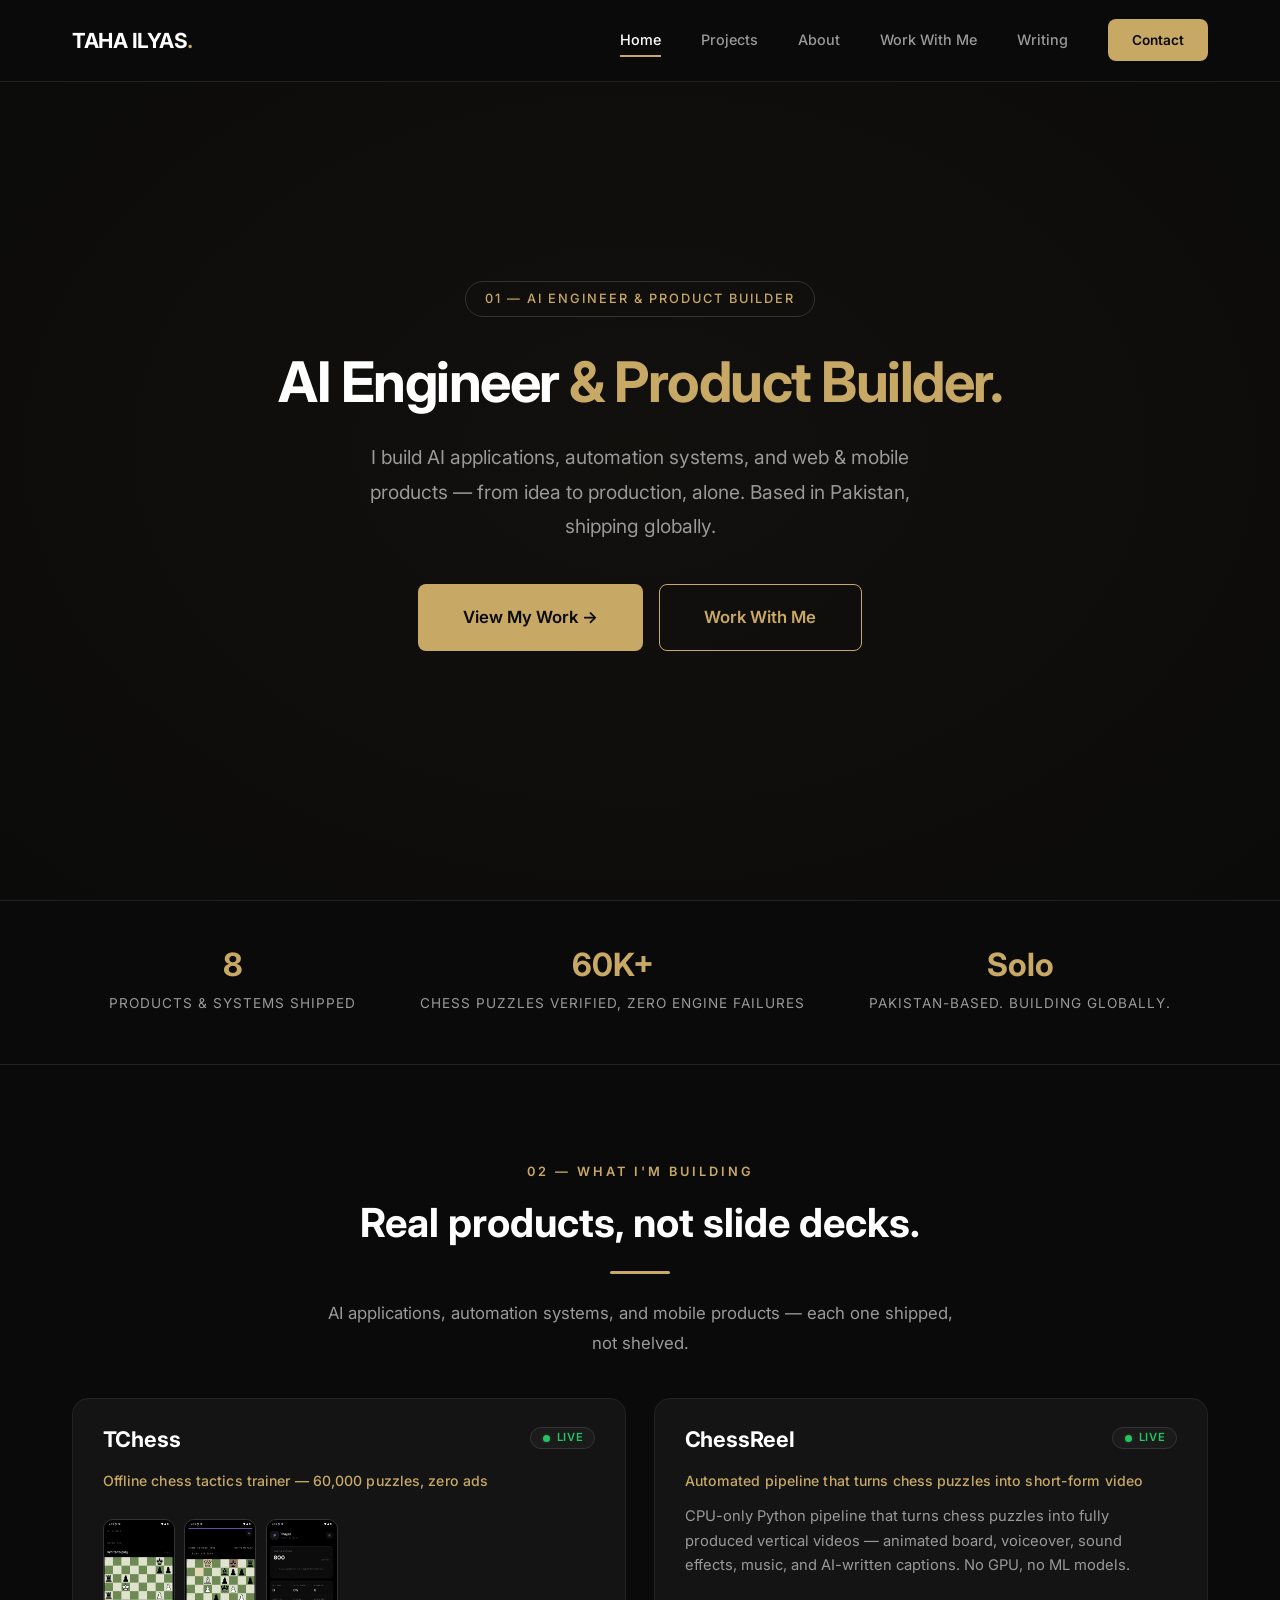
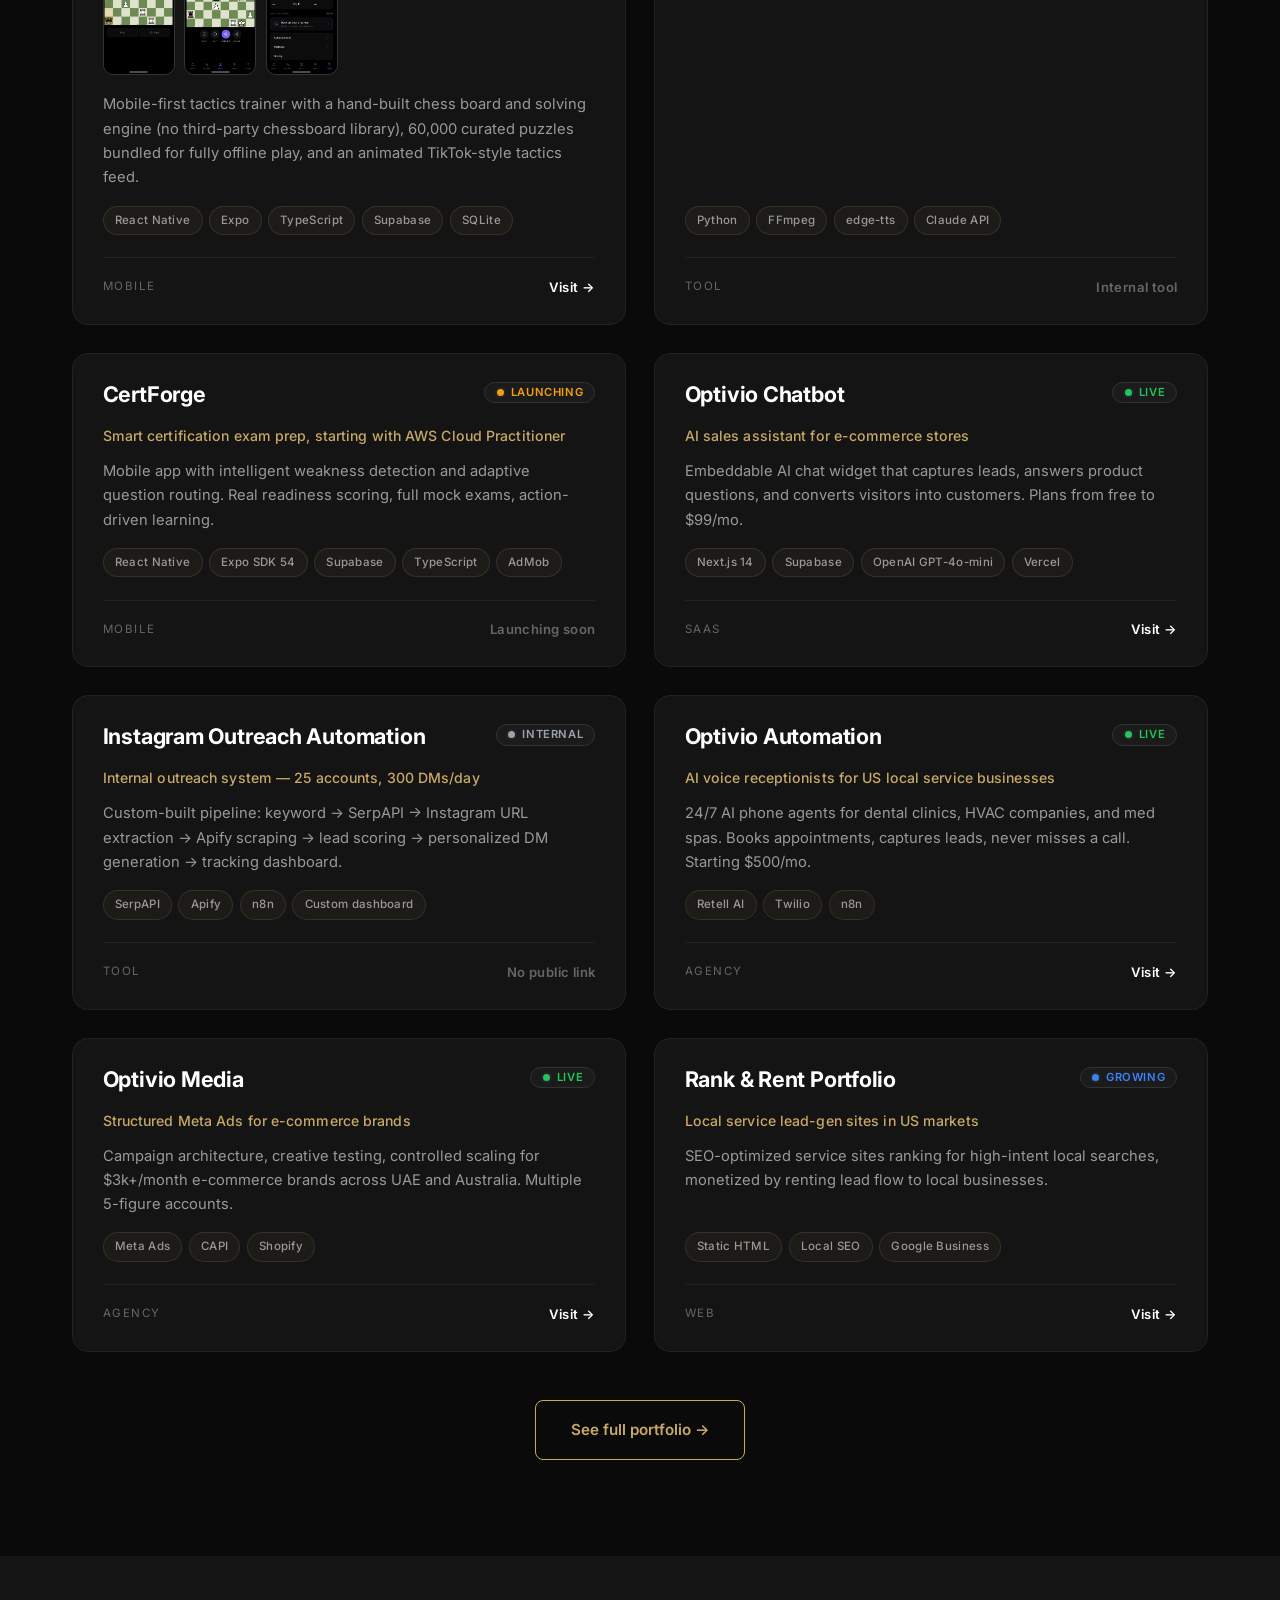
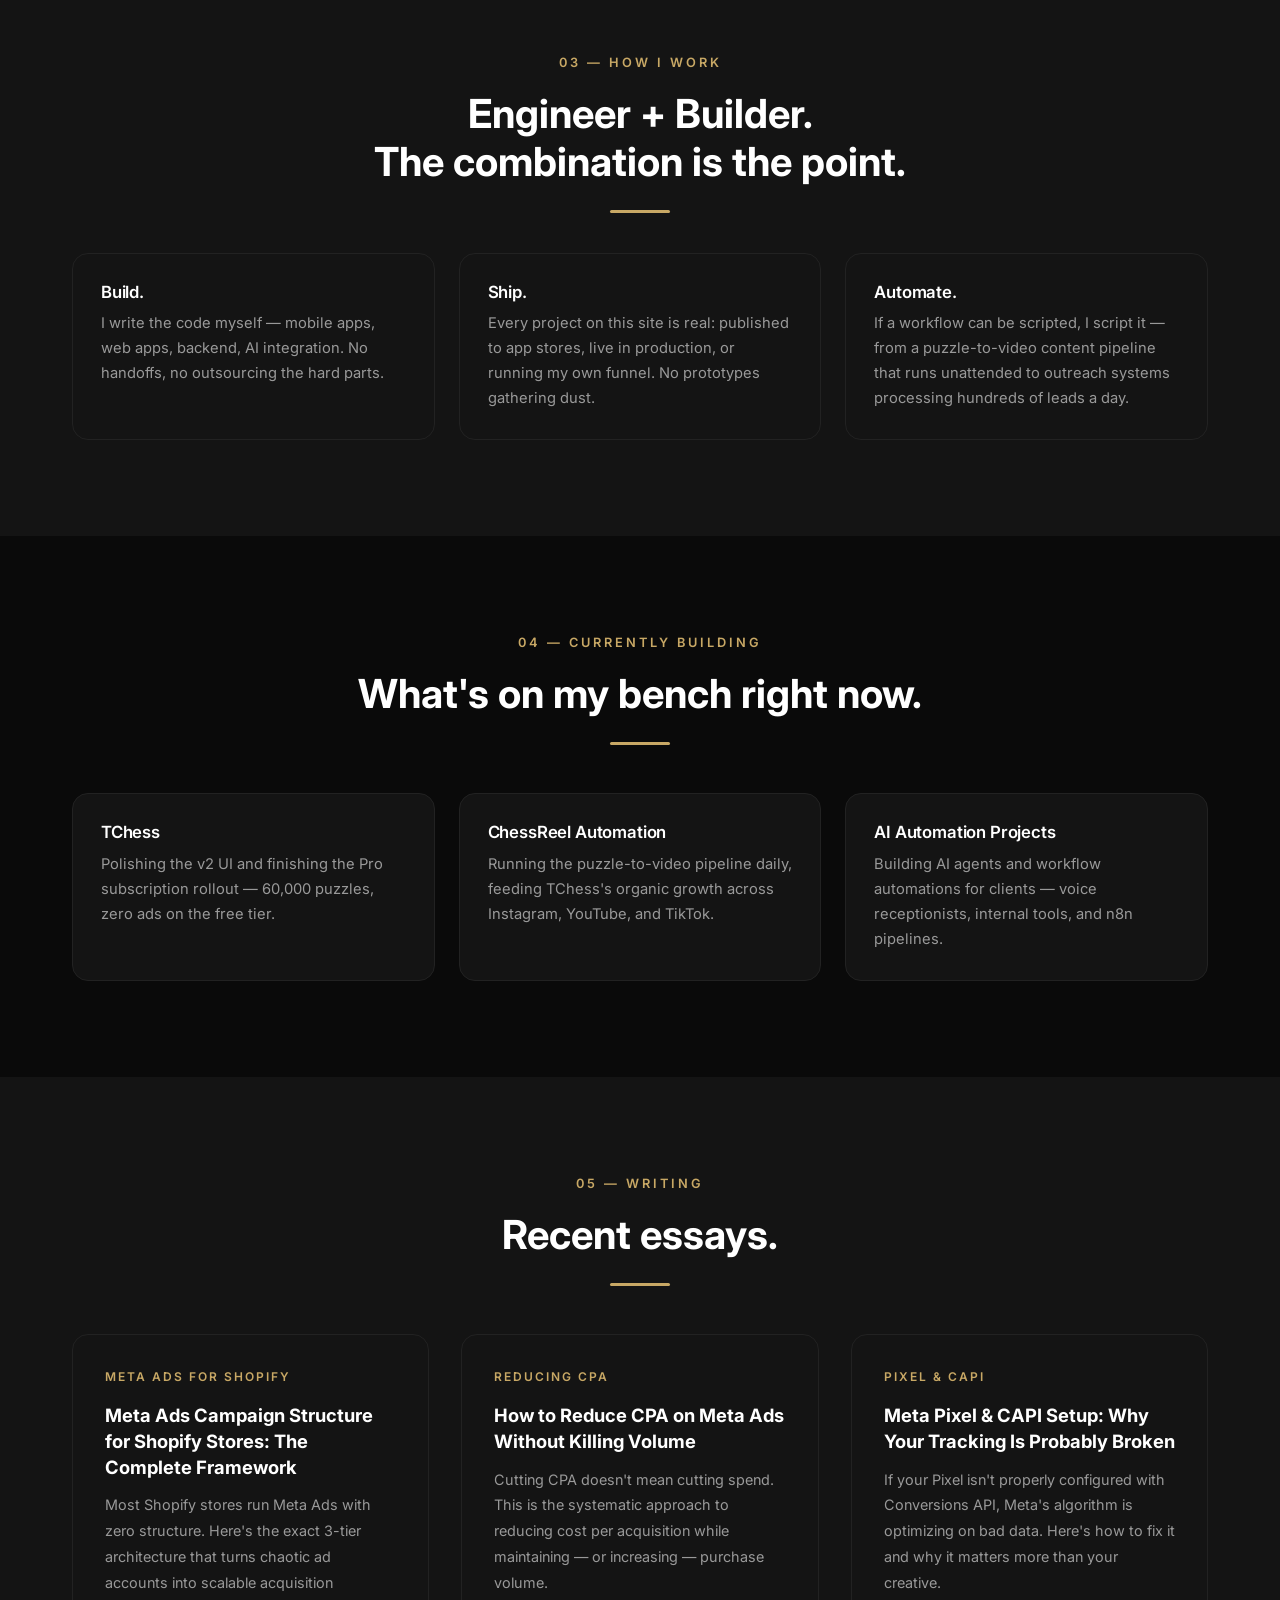
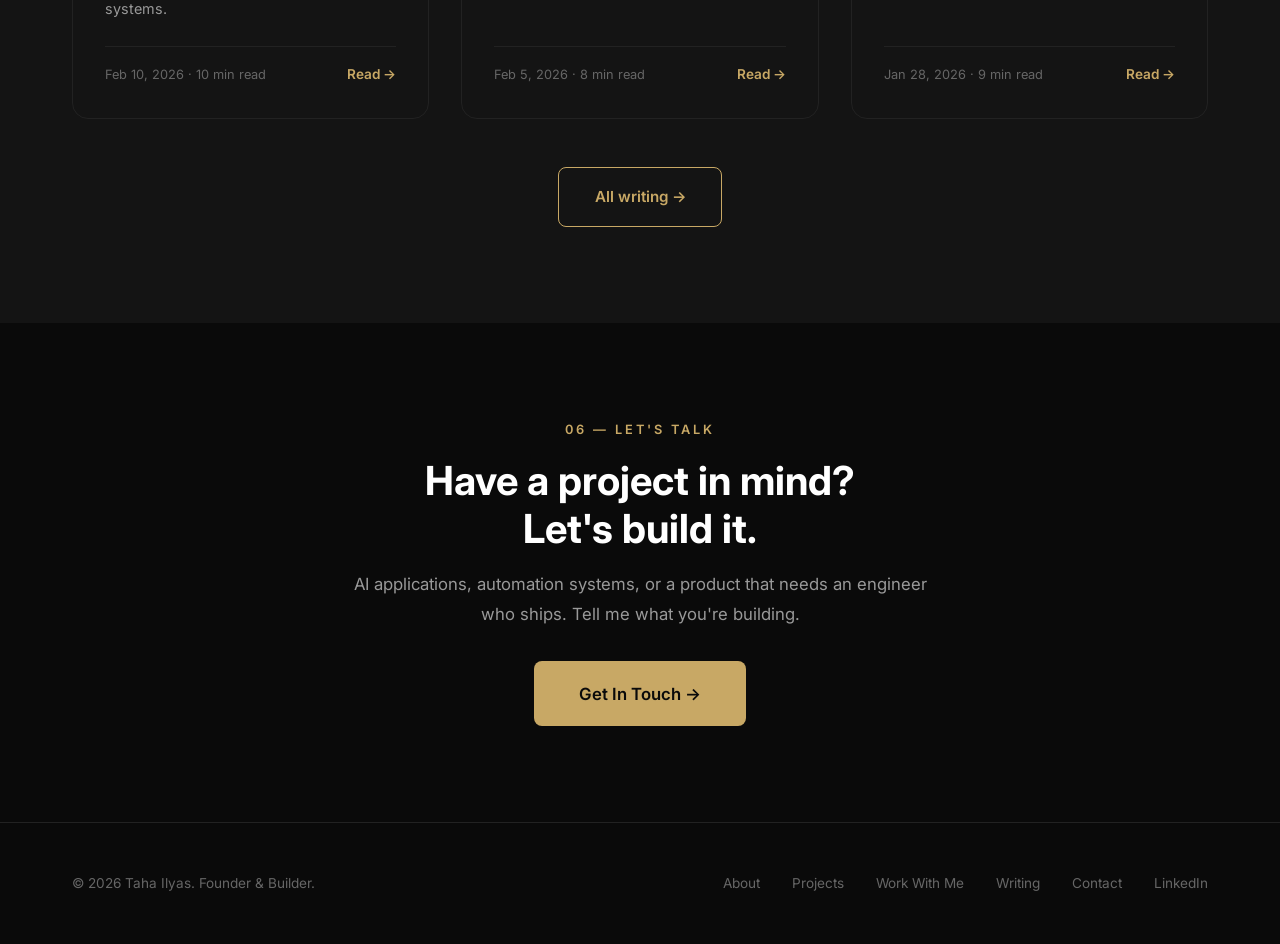
==== index.html @ 12683c3d "Feature all 8 projects on homepage, add real TChess screenshots and live links Homepage now shows th" ====
<!DOCTYPE html>
<html lang="en">
<head>
  <meta charset="UTF-8">
  <meta name="viewport" content="width=device-width, initial-scale=1.0">
  <title>Taha Ilyas — AI Engineer & Product Builder</title>
  <meta name="description" content="AI Engineer and product builder based in Pakistan. I build AI applications, automation systems, and web & mobile products — TChess, CertForge, Optivio Chatbot, and the automation pipelines behind them.">
  <meta name="keywords" content="Taha Ilyas, AI engineer, product builder, React Native developer, AI automation, chatbot developer, mobile app developer Pakistan">
  <meta name="author" content="Taha Ilyas">

  <meta property="og:title" content="Taha Ilyas — AI Engineer & Product Builder">
  <meta property="og:description" content="I build AI applications, automation systems, and web & mobile products. See what's shipped.">
  <meta property="og:type" content="website">
  <meta property="og:url" content="https://tahailyas.com/">
  <meta property="og:image" content="https://tahailyas.com/images/og-image.jpg">

  <meta name="twitter:card" content="summary_large_image">
  <meta name="twitter:title" content="Taha Ilyas — AI Engineer & Product Builder">
  <meta name="twitter:description" content="I build AI applications, automation systems, and web & mobile products.">
  <meta name="twitter:site" content="@tahailyas">

  <link rel="canonical" href="https://tahailyas.com/">
  <link rel="icon" type="image/svg+xml" href="favicon.svg">

  <link rel="preconnect" href="https://fonts.googleapis.com">
  <link rel="preconnect" href="https://fonts.gstatic.com" crossorigin>
  <link href="https://fonts.googleapis.com/css2?family=Inter:wght@400;500;600;700;800&display=swap" rel="stylesheet">
  <link rel="stylesheet" href="css/style.css">

  <!-- WebSite schema -->
  <script type="application/ld+json">
  {
    "@context": "https://schema.org",
    "@type": "WebSite",
    "name": "Taha Ilyas",
    "url": "https://tahailyas.com",
    "potentialAction": {
      "@type": "SearchAction",
      "target": "https://tahailyas.com/search?q={search_term_string}",
      "query-input": "required name=search_term_string"
    }
  }
  </script>

  <!-- Person schema -->
  <script type="application/ld+json">
  {
    "@context": "https://schema.org",
    "@type": "Person",
    "name": "Taha Ilyas",
    "url": "https://tahailyas.com",
    "image": "https://tahailyas.com/images/taha.png",
    "jobTitle": "AI Engineer & Product Builder",
    "description": "AI Engineer and product builder based in Pakistan. Builder of TChess, CertForge, Optivio Chatbot, and the AI automation systems behind them.",
    "worksFor": [
      { "@type": "Organization", "name": "Optivio Automation", "url": "https://optivioautomation.com" },
      { "@type": "Organization", "name": "Optivio Media", "url": "https://optiviomedia.online" }
    ],
    "sameAs": [
      "https://www.linkedin.com/in/tahailyas/",
      "https://www.instagram.com/tahailyasofficial/",
      "https://x.com/tahailyas",
      "https://www.facebook.com/tahailyas",
      "https://www.crunchbase.com/person/taha-ilyas",
      "https://medium.com/@muhammad.taha.ansari8242",
      "https://github.com/realtahailyas/optivio-website"
    ],
    "knowsAbout": [
      "AI Engineering", "React Native", "Next.js", "TypeScript", "AI Automation",
      "Chatbot Development", "Supabase", "PostgreSQL", "n8n", "OpenAI API", "Claude API",
      "Mobile App Development", "Web Development", "Performance Marketing"
    ],
    "nationality": "Pakistani",
    "homeLocation": { "@type": "Place", "name": "Karachi, Pakistan" }
  }
  </script>

  <!-- Projects ItemList (all 8) -->
  <script type="application/ld+json">
  {
    "@context": "https://schema.org",
    "@type": "ItemList",
    "name": "Projects by Taha Ilyas",
    "itemListElement": [
      { "@type": "ListItem", "position": 1, "item": { "@type": "MobileApplication", "name": "TChess", "url": "https://tchess.app", "applicationCategory": "GameApplication", "operatingSystem": "Android, Web", "description": "Offline chess tactics trainer with 60,000 puzzles", "creator": { "@type": "Person", "name": "Taha Ilyas", "url": "https://tahailyas.com" } } },
      { "@type": "ListItem", "position": 2, "item": { "@type": "SoftwareApplication", "name": "ChessReel", "applicationCategory": "MultimediaApplication", "description": "Automated pipeline that turns chess puzzles into short-form video", "creator": { "@type": "Person", "name": "Taha Ilyas", "url": "https://tahailyas.com" } } },
      { "@type": "ListItem", "position": 3, "item": { "@type": "MobileApplication", "name": "CertForge", "applicationCategory": "EducationApplication", "operatingSystem": "Android", "description": "Certification exam prep app, starting with AWS Cloud Practitioner", "creator": { "@type": "Person", "name": "Taha Ilyas", "url": "https://tahailyas.com" } } },
      { "@type": "ListItem", "position": 4, "item": { "@type": "SoftwareApplication", "name": "Instagram Outreach Automation", "applicationCategory": "BusinessApplication", "description": "Internal outreach automation pipeline", "creator": { "@type": "Person", "name": "Taha Ilyas", "url": "https://tahailyas.com" } } },
      { "@type": "ListItem", "position": 5, "item": { "@type": "SoftwareApplication", "name": "Optivio Chatbot", "url": "https://chatbot.tahailyas.com", "applicationCategory": "BusinessApplication", "description": "AI sales assistant for e-commerce stores", "creator": { "@type": "Person", "name": "Taha Ilyas", "url": "https://tahailyas.com" } } },
      { "@type": "ListItem", "position": 6, "item": { "@type": "Organization", "name": "Optivio Automation", "url": "https://optivioautomation.com", "description": "AI voice receptionists for US local service businesses", "founder": { "@type": "Person", "name": "Taha Ilyas", "url": "https://tahailyas.com" } } },
      { "@type": "ListItem", "position": 7, "item": { "@type": "Organization", "name": "Optivio Media", "url": "https://optiviomedia.online", "description": "Meta Ads agency scaling e-commerce brands", "founder": { "@type": "Person", "name": "Taha Ilyas", "url": "https://tahailyas.com" } } },
      { "@type": "ListItem", "position": 8, "item": { "@type": "WebSite", "name": "Rank & Rent Portfolio", "url": "https://cedarrapidswaterdamagepro.com", "description": "Local service lead-gen sites in US markets", "creator": { "@type": "Person", "name": "Taha Ilyas", "url": "https://tahailyas.com" } } }
    ]
  }
  </script>
</head>
<body>

  <!-- Navigation -->
  <nav class="nav">
    <div class="nav__inner">
      <a href="index.html" class="nav__logo">TAHA ILYAS<span>.</span></a>
      <div class="nav__links">
        <a href="index.html" class="active">Home</a>
        <a href="ventures.html">Projects</a>
        <a href="about.html">About</a>
        <a href="work-with-me.html">Work With Me</a>
        <a href="writing.html">Writing</a>
        <a href="contact.html" class="nav__cta">Contact</a>
      </div>
      <button class="nav__burger" aria-label="Toggle menu">
        <span></span><span></span><span></span>
      </button>
    </div>
  </nav>

  <!-- 01 — HERO -->
  <section class="hero">
    <div class="hero__content">
      <span class="hero__label">01 — AI Engineer &amp; Product Builder</span>
      <h1>AI Engineer <span class="accent">&amp; Product Builder.</span></h1>
      <p class="hero__sub">I build AI applications, automation systems, and web &amp; mobile products — from idea to production, alone. Based in Pakistan, shipping globally.</p>
      <div class="btn-group">
        <a href="ventures.html" class="btn btn--primary btn--lg">View My Work →</a>
        <a href="work-with-me.html" class="btn btn--outline btn--lg">Work With Me</a>
      </div>
    </div>
  </section>

  <!-- Stat strip -->
  <section class="proof-strip">
    <div class="container">
      <div class="proof-strip__inner">
        <div class="proof-strip__item fade-in">
          <span class="proof-strip__number">8</span>
          <span class="proof-strip__label">Products &amp; Systems Shipped</span>
        </div>
        <div class="proof-strip__item fade-in">
          <span class="proof-strip__number">60K+</span>
          <span class="proof-strip__label">Chess Puzzles Verified, Zero Engine Failures</span>
        </div>
        <div class="proof-strip__item fade-in">
          <span class="proof-strip__number">Solo</span>
          <span class="proof-strip__label">Pakistan-based. Building globally.</span>
        </div>
      </div>
    </div>
  </section>

  <!-- 02 — WHAT I'M BUILDING -->
  <section class="section">
    <div class="container">
      <div class="text-center fade-in">
        <span class="section-label">02 — What I'm Building</span>
        <h2>Real products, not slide decks.</h2>
        <div class="divider"></div>
        <p class="mt-4" style="max-width: 640px; margin: 1.5rem auto 0; color: var(--text-muted);">AI applications, automation systems, and mobile products — each one shipped, not shelved.</p>
      </div>

      <div class="venture-grid" data-static-ventures>

        <!-- 1. TChess -->
        <article class="venture-card fade-in" data-category="mobile">
          <div class="venture-card__top">
            <h3 class="venture-card__name">TChess</h3>
            <span class="status-badge status-badge--live">Live</span>
          </div>
          <div class="venture-card__tagline">Offline chess tactics trainer — 60,000 puzzles, zero ads</div>
          <div class="venture-card__shots">
            <img src="images/tchess-1.png" alt="TChess puzzle solver screen" loading="lazy" width="72" height="156">
            <img src="images/tchess-2.png" alt="TChess animated tactics feed" loading="lazy" width="72" height="156">
            <img src="images/tchess-3.png" alt="TChess profile and stats screen" loading="lazy" width="72" height="156">
          </div>
          <p class="venture-card__desc">Mobile-first tactics trainer with a hand-built chess board and solving engine (no third-party chessboard library), 60,000 curated puzzles bundled for fully offline play, and an animated TikTok-style tactics feed.</p>
          <div class="stack-list">
            <span class="stack-pill">React Native</span>
            <span class="stack-pill">Expo</span>
            <span class="stack-pill">TypeScript</span>
            <span class="stack-pill">Supabase</span>
            <span class="stack-pill">SQLite</span>
          </div>
          <div class="venture-card__foot">
            <span class="venture-card__category" style="font-size:0.72rem;letter-spacing:1.5px;text-transform:uppercase;color:var(--text-dark);">Mobile</span>
            <a class="venture-card__link" href="https://tchess.app" target="_blank" rel="noopener">Visit →</a>
          </div>
        </article>

        <!-- 2. ChessReel -->
        <article class="venture-card fade-in" data-category="tool">
          <div class="venture-card__top">
            <h3 class="venture-card__name">ChessReel</h3>
            <span class="status-badge status-badge--live">Live</span>
          </div>
          <div class="venture-card__tagline">Automated pipeline that turns chess puzzles into short-form video</div>
          <p class="venture-card__desc">CPU-only Python pipeline that turns chess puzzles into fully produced vertical videos — animated board, voiceover, sound effects, music, and AI-written captions. No GPU, no ML models.</p>
          <div class="stack-list">
            <span class="stack-pill">Python</span>
            <span class="stack-pill">FFmpeg</span>
            <span class="stack-pill">edge-tts</span>
            <span class="stack-pill">Claude API</span>
          </div>
          <div class="venture-card__foot">
            <span class="venture-card__category" style="font-size:0.72rem;letter-spacing:1.5px;text-transform:uppercase;color:var(--text-dark);">Tool</span>
            <span class="venture-card__link venture-card__link--muted">Internal tool</span>
          </div>
        </article>

        <!-- 3. CertForge -->
        <article class="venture-card fade-in" data-category="mobile">
          <div class="venture-card__top">
            <h3 class="venture-card__name">CertForge</h3>
            <span class="status-badge status-badge--launching">Launching</span>
          </div>
          <div class="venture-card__tagline">Smart certification exam prep, starting with AWS Cloud Practitioner</div>
          <p class="venture-card__desc">Mobile app with intelligent weakness detection and adaptive question routing. Real readiness scoring, full mock exams, action-driven learning.</p>
          <div class="stack-list">
            <span class="stack-pill">React Native</span>
            <span class="stack-pill">Expo SDK 54</span>
            <span class="stack-pill">Supabase</span>
            <span class="stack-pill">TypeScript</span>
            <span class="stack-pill">AdMob</span>
          </div>
          <div class="venture-card__foot">
            <span class="venture-card__category" style="font-size:0.72rem;letter-spacing:1.5px;text-transform:uppercase;color:var(--text-dark);">Mobile</span>
            <span class="venture-card__link venture-card__link--muted">Launching soon</span>
          </div>
        </article>

        <!-- 4. Optivio Chatbot -->
        <article class="venture-card fade-in" data-category="saas">
          <div class="venture-card__top">
            <h3 class="venture-card__name">Optivio Chatbot</h3>
            <span class="status-badge status-badge--live">Live</span>
          </div>
          <div class="venture-card__tagline">AI sales assistant for e-commerce stores</div>
          <p class="venture-card__desc">Embeddable AI chat widget that captures leads, answers product questions, and converts visitors into customers. Plans from free to $99/mo.</p>
          <div class="stack-list">
            <span class="stack-pill">Next.js 14</span>
            <span class="stack-pill">Supabase</span>
            <span class="stack-pill">OpenAI GPT-4o-mini</span>
            <span class="stack-pill">Vercel</span>
          </div>
          <div class="venture-card__foot">
            <span class="venture-card__category" style="font-size:0.72rem;letter-spacing:1.5px;text-transform:uppercase;color:var(--text-dark);">SaaS</span>
            <a class="venture-card__link" href="https://chatbot.tahailyas.com" target="_blank" rel="noopener">Visit →</a>
          </div>
        </article>

        <!-- 5. Instagram Outreach Automation -->
        <article class="venture-card fade-in" data-category="tool">
          <div class="venture-card__top">
            <h3 class="venture-card__name">Instagram Outreach Automation</h3>
            <span class="status-badge status-badge--internal">Internal</span>
          </div>
          <div class="venture-card__tagline">Internal outreach system — 25 accounts, 300 DMs/day</div>
          <p class="venture-card__desc">Custom-built pipeline: keyword → SerpAPI → Instagram URL extraction → Apify scraping → lead scoring → personalized DM generation → tracking dashboard.</p>
          <div class="stack-list">
            <span class="stack-pill">SerpAPI</span>
            <span class="stack-pill">Apify</span>
            <span class="stack-pill">n8n</span>
            <span class="stack-pill">Custom dashboard</span>
          </div>
          <div class="venture-card__foot">
            <span class="venture-card__category" style="font-size:0.72rem;letter-spacing:1.5px;text-transform:uppercase;color:var(--text-dark);">Tool</span>
            <span class="venture-card__link venture-card__link--muted">No public link</span>
          </div>
        </article>

        <!-- 6. Optivio Automation -->
        <article class="venture-card fade-in" data-category="agency">
          <div class="venture-card__top">
            <h3 class="venture-card__name">Optivio Automation</h3>
            <span class="status-badge status-badge--live">Live</span>
          </div>
          <div class="venture-card__tagline">AI voice receptionists for US local service businesses</div>
          <p class="venture-card__desc">24/7 AI phone agents for dental clinics, HVAC companies, and med spas. Books appointments, captures leads, never misses a call. Starting $500/mo.</p>
          <div class="stack-list">
            <span class="stack-pill">Retell AI</span>
            <span class="stack-pill">Twilio</span>
            <span class="stack-pill">n8n</span>
          </div>
          <div class="venture-card__foot">
            <span class="venture-card__category" style="font-size:0.72rem;letter-spacing:1.5px;text-transform:uppercase;color:var(--text-dark);">Agency</span>
            <a class="venture-card__link" href="https://optivioautomation.com" target="_blank" rel="noopener">Visit →</a>
          </div>
        </article>

        <!-- 7. Optivio Media -->
        <article class="venture-card fade-in" data-category="agency">
          <div class="venture-card__top">
            <h3 class="venture-card__name">Optivio Media</h3>
            <span class="status-badge status-badge--live">Live</span>
          </div>
          <div class="venture-card__tagline">Structured Meta Ads for e-commerce brands</div>
          <p class="venture-card__desc">Campaign architecture, creative testing, controlled scaling for $3k+/month e-commerce brands across UAE and Australia. Multiple 5-figure accounts.</p>
          <div class="stack-list">
            <span class="stack-pill">Meta Ads</span>
            <span class="stack-pill">CAPI</span>
            <span class="stack-pill">Shopify</span>
          </div>
          <div class="venture-card__foot">
            <span class="venture-card__category" style="font-size:0.72rem;letter-spacing:1.5px;text-transform:uppercase;color:var(--text-dark);">Agency</span>
            <a class="venture-card__link" href="https://optiviomedia.online" target="_blank" rel="noopener">Visit →</a>
          </div>
        </article>

        <!-- 8. Rank & Rent Portfolio -->
        <article class="venture-card fade-in" data-category="web">
          <div class="venture-card__top">
            <h3 class="venture-card__name">Rank &amp; Rent Portfolio</h3>
            <span class="status-badge status-badge--growing">Growing</span>
          </div>
          <div class="venture-card__tagline">Local service lead-gen sites in US markets</div>
          <p class="venture-card__desc">SEO-optimized service sites ranking for high-intent local searches, monetized by renting lead flow to local businesses.</p>
          <div class="stack-list">
            <span class="stack-pill">Static HTML</span>
            <span class="stack-pill">Local SEO</span>
            <span class="stack-pill">Google Business</span>
          </div>
          <div class="venture-card__foot">
            <span class="venture-card__category" style="font-size:0.72rem;letter-spacing:1.5px;text-transform:uppercase;color:var(--text-dark);">Web</span>
            <a class="venture-card__link" href="https://cedarrapidswaterdamagepro.com" target="_blank" rel="noopener">Visit →</a>
          </div>
        </article>

      </div>

      <div class="text-center mt-6 fade-in">
        <a href="ventures.html" class="btn btn--outline">See full portfolio →</a>
      </div>
    </div>
  </section>

  <!-- 03 — HOW I WORK -->
  <section class="section section--alt">
    <div class="container">
      <div class="text-center fade-in">
        <span class="section-label">03 — How I Work</span>
        <h2>Engineer + Builder.<br>The combination is the point.</h2>
        <div class="divider"></div>
      </div>
      <div class="operate-grid">
        <div class="operate-card fade-in">
          <h4>Build.</h4>
          <p>I write the code myself — mobile apps, web apps, backend, AI integration. No handoffs, no outsourcing the hard parts.</p>
        </div>
        <div class="operate-card fade-in">
          <h4>Ship.</h4>
          <p>Every project on this site is real: published to app stores, live in production, or running my own funnel. No prototypes gathering dust.</p>
        </div>
        <div class="operate-card fade-in">
          <h4>Automate.</h4>
          <p>If a workflow can be scripted, I script it — from a puzzle-to-video content pipeline that runs unattended to outreach systems processing hundreds of leads a day.</p>
        </div>
      </div>
    </div>
  </section>

  <!-- 04 — CURRENTLY BUILDING -->
  <section class="section">
    <div class="container">
      <div class="text-center fade-in mb-6">
        <span class="section-label">04 — Currently Building</span>
        <h2>What's on my bench right now.</h2>
        <div class="divider"></div>
      </div>
      <div class="operate-grid">
        <div class="operate-card fade-in">
          <h4>TChess</h4>
          <p>Polishing the v2 UI and finishing the Pro subscription rollout — 60,000 puzzles, zero ads on the free tier.</p>
        </div>
        <div class="operate-card fade-in">
          <h4>ChessReel Automation</h4>
          <p>Running the puzzle-to-video pipeline daily, feeding TChess's organic growth across Instagram, YouTube, and TikTok.</p>
        </div>
        <div class="operate-card fade-in">
          <h4>AI Automation Projects</h4>
          <p>Building AI agents and workflow automations for clients — voice receptionists, internal tools, and n8n pipelines.</p>
        </div>
      </div>
    </div>
  </section>

  <!-- 05 — WRITING -->
  <section class="section section--alt">
    <div class="container">
      <div class="text-center fade-in mb-6">
        <span class="section-label">05 — Writing</span>
        <h2>Recent essays.</h2>
        <div class="divider"></div>
      </div>

      <div class="insights-grid">
        <article class="insight-card fade-in">
          <span class="insight-card__category">Meta Ads for Shopify</span>
          <h3>Meta Ads Campaign Structure for Shopify Stores: The Complete Framework</h3>
          <p>Most Shopify stores run Meta Ads with zero structure. Here's the exact 3-tier architecture that turns chaotic ad accounts into scalable acquisition systems.</p>
          <div class="insight-card__meta">
            <span>Feb 10, 2026 · 10 min read</span>
            <a href="writing/meta-ads-shopify-structure.html" class="insight-card__link">Read →</a>
          </div>
        </article>

        <article class="insight-card fade-in">
          <span class="insight-card__category">Reducing CPA</span>
          <h3>How to Reduce CPA on Meta Ads Without Killing Volume</h3>
          <p>Cutting CPA doesn't mean cutting spend. This is the systematic approach to reducing cost per acquisition while maintaining — or increasing — purchase volume.</p>
          <div class="insight-card__meta">
            <span>Feb 5, 2026 · 8 min read</span>
            <a href="writing/reducing-cpa-meta-ads.html" class="insight-card__link">Read →</a>
          </div>
        </article>

        <article class="insight-card fade-in">
          <span class="insight-card__category">Pixel &amp; CAPI</span>
          <h3>Meta Pixel &amp; CAPI Setup: Why Your Tracking Is Probably Broken</h3>
          <p>If your Pixel isn't properly configured with Conversions API, Meta's algorithm is optimizing on bad data. Here's how to fix it and why it matters more than your creative.</p>
          <div class="insight-card__meta">
            <span>Jan 28, 2026 · 9 min read</span>
            <a href="writing/meta-pixel-capi-setup.html" class="insight-card__link">Read →</a>
          </div>
        </article>
      </div>

      <div class="text-center mt-6 fade-in">
        <a href="writing.html" class="btn btn--outline">All writing →</a>
      </div>
    </div>
  </section>

  <!-- 06 — FINAL CTA -->
  <section class="section cta-section">
    <div class="container">
      <div class="cta-section__inner fade-in">
        <span class="section-label">06 — Let's Talk</span>
        <h2>Have a project in mind?<br>Let's build it.</h2>
        <p>AI applications, automation systems, or a product that needs an engineer who ships. Tell me what you're building.</p>
        <a href="contact.html" class="btn btn--primary btn--lg">Get In Touch →</a>
      </div>
    </div>
  </section>

  <!-- Footer -->
  <footer class="footer">
    <div class="container">
      <div class="footer__inner">
        <div class="footer__left">
          <p>© 2026 Taha Ilyas. Founder & Builder.</p>
        </div>
        <div class="footer__links">
          <a href="about.html">About</a>
          <a href="ventures.html">Projects</a>
          <a href="work-with-me.html">Work With Me</a>
          <a href="writing.html">Writing</a>
          <a href="contact.html">Contact</a>
          <a href="https://www.linkedin.com/in/tahailyas/" target="_blank" rel="noopener">LinkedIn</a>
        </div>
      </div>
    </div>
  </footer>

  <script src="js/main.js"></script>
</body>
</html>
---- css/style.css ----
/* ============================================
   TAHAILYAS.COM — Operator Site Stylesheet
   ============================================ */

/* --- CSS Variables --- */
:root {
  --primary: #0a0a0a;
  --secondary: #141414;
  --accent: #c8a865;
  --accent-hover: #dfc07f;
  --text: #e8e8e8;
  --text-muted: #999;
  --text-dark: #666;
  --white: #ffffff;
  --bg: #0a0a0a;
  --bg-card: #141414;
  --bg-card-hover: #1a1a1a;
  --border: #222;
  --border-light: #333;
  --radius: 8px;
  --radius-lg: 16px;
  --shadow: 0 4px 24px rgba(0, 0, 0, 0.3);
  --shadow-lg: 0 8px 48px rgba(0, 0, 0, 0.4);
  --transition: all 0.3s cubic-bezier(0.4, 0, 0.2, 1);
  --max-width: 1200px;
  --font-main: 'Inter', -apple-system, BlinkMacSystemFont, 'Segoe UI', sans-serif;
  --font-heading: 'Inter', -apple-system, BlinkMacSystemFont, 'Segoe UI', sans-serif;
}

/* --- Reset & Base --- */
*, *::before, *::after {
  margin: 0;
  padding: 0;
  box-sizing: border-box;
}

html {
  scroll-behavior: smooth;
  font-size: 16px;
  overflow-x: hidden;
}

body {
  font-family: var(--font-main);
  background: var(--bg);
  color: var(--text);
  line-height: 1.7;
  -webkit-font-smoothing: antialiased;
  -moz-osx-font-smoothing: grayscale;
  overflow-x: hidden;
  width: 100%;
  min-width: 0;
}

img {
  max-width: 100%;
  height: auto;
  display: block;
}

a {
  color: var(--accent);
  text-decoration: none;
  transition: var(--transition);
}

a:hover {
  color: var(--accent-hover);
}

ul, ol {
  list-style: none;
}

/* --- Typography --- */
h1, h2, h3, h4, h5, h6 {
  font-family: var(--font-heading);
  font-weight: 700;
  line-height: 1.2;
  color: var(--white);
}

h1 { font-size: clamp(2.2rem, 5vw, 3.5rem); }
h2 { font-size: clamp(1.8rem, 4vw, 2.5rem); }
h3 { font-size: clamp(1.3rem, 3vw, 1.6rem); }
h4 { font-size: 1.2rem; }

p {
  color: var(--text-muted);
  font-size: 1.05rem;
  line-height: 1.8;
}

.section-label {
  text-transform: uppercase;
  letter-spacing: 3px;
  font-size: 0.8rem;
  color: var(--accent);
  font-weight: 600;
  margin-bottom: 1rem;
  display: block;
}

/* --- Layout --- */
.container {
  max-width: var(--max-width);
  margin: 0 auto;
  padding: 0 2rem;
  width: 100%;
  min-width: 0;
}

.section {
  padding: 6rem 0;
  overflow: hidden;
}

.section--alt {
  background: var(--secondary);
}

.grid-2 {
  display: grid;
  grid-template-columns: repeat(2, 1fr);
  gap: 3rem;
  align-items: center;
}

.grid-3 {
  display: grid;
  grid-template-columns: repeat(3, 1fr);
  gap: 2rem;
}

.text-center { text-align: center; }

/* --- Navigation --- */
.nav {
  position: fixed;
  top: 0;
  left: 0;
  right: 0;
  width: 100%;
  z-index: 1000;
  background: rgba(10, 10, 10, 0.9);
  backdrop-filter: blur(20px);
  -webkit-backdrop-filter: blur(20px);
  border-bottom: 1px solid var(--border);
  transition: var(--transition);
}

.nav.scrolled {
  background: rgba(10, 10, 10, 0.98);
  box-shadow: 0 2px 20px rgba(0, 0, 0, 0.3);
}

.nav__inner {
  display: flex;
  align-items: center;
  justify-content: space-between;
  padding: 1.2rem 2rem;
  max-width: var(--max-width);
  margin: 0 auto;
}

.nav__logo {
  font-size: 1.3rem;
  font-weight: 700;
  color: var(--white);
  letter-spacing: -0.5px;
}

.nav__logo span {
  color: var(--accent);
}

.nav__links {
  display: flex;
  align-items: center;
  gap: 2.5rem;
}

.nav__links a {
  color: var(--text-muted);
  font-size: 0.9rem;
  font-weight: 500;
  transition: var(--transition);
  position: relative;
}

.nav__links a::after {
  content: '';
  position: absolute;
  bottom: -4px;
  left: 0;
  width: 0;
  height: 2px;
  background: var(--accent);
  transition: var(--transition);
}

.nav__links a:hover,
.nav__links a.active {
  color: var(--white);
}

.nav__links a:hover::after,
.nav__links a.active::after {
  width: 100%;
}

.nav__cta {
  background: var(--accent) !important;
  color: var(--primary) !important;
  padding: 0.6rem 1.5rem;
  border-radius: var(--radius);
  font-weight: 600 !important;
  font-size: 0.85rem !important;
}

.nav__cta::after {
  display: none !important;
}

.nav__cta:hover {
  background: var(--accent-hover) !important;
  transform: translateY(-1px);
}

/* Mobile Menu */
.nav__burger {
  display: none;
  flex-direction: column;
  gap: 5px;
  cursor: pointer;
  padding: 5px;
  background: none;
  border: none;
}

.nav__burger span {
  width: 24px;
  height: 2px;
  background: var(--white);
  transition: var(--transition);
  display: block;
}

.nav__burger.active span:nth-child(1) {
  transform: rotate(45deg) translate(5px, 5px);
}

.nav__burger.active span:nth-child(2) {
  opacity: 0;
}

.nav__burger.active span:nth-child(3) {
  transform: rotate(-45deg) translate(5px, -5px);
}

/* --- Hero Section --- */
.hero {
  min-height: 100vh;
  display: flex;
  align-items: center;
  justify-content: center;
  text-align: center;
  padding: 8rem 2rem 6rem;
  position: relative;
  overflow: hidden;
  width: 100%;
}

.hero::before {
  content: '';
  position: absolute;
  top: -50%;
  left: -50%;
  width: 200%;
  height: 200%;
  background: radial-gradient(ellipse at center, rgba(200, 168, 101, 0.04) 0%, transparent 60%);
  animation: heroGlow 8s ease-in-out infinite;
}

@keyframes heroGlow {
  0%, 100% { opacity: 0.5; transform: scale(1); }
  50% { opacity: 1; transform: scale(1.1); }
}

.hero__content {
  position: relative;
  z-index: 1;
  max-width: 800px;
}

.hero__label {
  display: inline-block;
  padding: 0.4rem 1.2rem;
  border: 1px solid var(--border-light);
  border-radius: 50px;
  font-size: 0.8rem;
  color: var(--accent);
  letter-spacing: 2px;
  text-transform: uppercase;
  margin-bottom: 2rem;
  font-weight: 500;
}

.hero h1 {
  margin-bottom: 1.5rem;
  letter-spacing: -1.5px;
}

.hero h1 .accent {
  color: var(--accent);
}

.hero__sub {
  font-size: 1.2rem;
  color: var(--text-muted);
  margin-bottom: 2.5rem;
  max-width: 600px;
  margin-left: auto;
  margin-right: auto;
  line-height: 1.8;
}

/* --- Buttons --- */
.btn {
  display: inline-flex;
  align-items: center;
  gap: 0.5rem;
  padding: 1rem 2.2rem;
  border-radius: var(--radius);
  font-weight: 600;
  font-size: 0.95rem;
  cursor: pointer;
  transition: var(--transition);
  border: none;
  font-family: var(--font-main);
  text-align: center;
}

.btn--primary {
  background: var(--accent);
  color: var(--primary);
}

.btn--primary:hover {
  background: var(--accent-hover);
  color: var(--primary);
  transform: translateY(-2px);
  box-shadow: 0 8px 30px rgba(200, 168, 101, 0.3);
}

.btn--outline {
  background: transparent;
  color: var(--accent);
  border: 1px solid var(--accent);
}

.btn--outline:hover {
  background: var(--accent);
  color: var(--primary);
  transform: translateY(-2px);
}

.btn--lg {
  padding: 1.15rem 2.8rem;
  font-size: 1.05rem;
}

.btn-group {
  display: flex;
  gap: 1rem;
  flex-wrap: wrap;
  justify-content: center;
}

/* --- Social Proof Strip --- */
.proof-strip {
  padding: 3rem 0;
  border-top: 1px solid var(--border);
  border-bottom: 1px solid var(--border);
  overflow: hidden;
}

.proof-strip__inner {
  display: flex;
  justify-content: center;
  gap: 4rem;
  flex-wrap: wrap;
}

.proof-strip__item {
  text-align: center;
}

.proof-strip__number {
  font-size: 2rem;
  font-weight: 700;
  color: var(--accent);
  display: block;
  line-height: 1;
  margin-bottom: 0.5rem;
}

.proof-strip__label {
  font-size: 0.85rem;
  color: var(--text-muted);
  text-transform: uppercase;
  letter-spacing: 1px;
}

/* --- Positioning Section --- */
.positioning {
  padding: 6rem 0;
}

.positioning__grid {
  display: grid;
  grid-template-columns: 1fr 1fr;
  gap: 3rem;
  margin-top: 3rem;
}

.positioning__card {
  padding: 2.5rem;
  border-radius: var(--radius-lg);
  border: 1px solid var(--border);
  transition: var(--transition);
}

.positioning__card--wrong {
  background: rgba(255, 60, 60, 0.03);
  border-color: rgba(255, 60, 60, 0.15);
}

.positioning__card--right {
  background: rgba(200, 168, 101, 0.05);
  border-color: rgba(200, 168, 101, 0.2);
}

.positioning__card h3 {
  margin-bottom: 1.5rem;
  font-size: 1.3rem;
}

.positioning__card--wrong h3 {
  color: #ff5555;
}

.positioning__card--right h3 {
  color: var(--accent);
}

.positioning__card li {
  padding: 0.6rem 0;
  color: var(--text-muted);
  font-size: 0.95rem;
  display: flex;
  align-items: flex-start;
  gap: 0.75rem;
}

.positioning__card li::before {
  font-size: 0.9rem;
  flex-shrink: 0;
  margin-top: 2px;
}

.positioning__card--wrong li::before {
  content: '✕';
  color: #ff5555;
}

.positioning__card--right li::before {
  content: '✓';
  color: var(--accent);
}

/* --- Pillars Section --- */
.pillars {
  padding: 6rem 0;
}

.pillars__grid {
  display: grid;
  grid-template-columns: repeat(3, 1fr);
  gap: 2rem;
  margin-top: 3rem;
}

.pillar-card {
  background: var(--bg-card);
  border: 1px solid var(--border);
  border-radius: var(--radius-lg);
  padding: 2.5rem;
  transition: var(--transition);
  position: relative;
  overflow: hidden;
}

.pillar-card::before {
  content: '';
  position: absolute;
  top: 0;
  left: 0;
  right: 0;
  height: 3px;
  background: var(--accent);
  transform: scaleX(0);
  transition: var(--transition);
}

.pillar-card:hover {
  border-color: var(--accent);
  transform: translateY(-4px);
  box-shadow: var(--shadow-lg);
}

.pillar-card:hover::before {
  transform: scaleX(1);
}

.pillar-card__number {
  font-size: 3rem;
  font-weight: 800;
  color: rgba(200, 168, 101, 0.15);
  line-height: 1;
  margin-bottom: 1.5rem;
}

.pillar-card h3 {
  margin-bottom: 1rem;
  font-size: 1.3rem;
}

.pillar-card p {
  font-size: 0.95rem;
  line-height: 1.7;
}

/* --- Featured Case Study --- */
.featured-case {
  padding: 6rem 0;
}

.featured-case__card {
  background: var(--bg-card);
  border: 1px solid var(--border);
  border-radius: var(--radius-lg);
  overflow: hidden;
}

.featured-case__inner {
  display: grid;
  grid-template-columns: 1fr 1fr;
  gap: 0;
}

.featured-case__visual {
  background: linear-gradient(135deg, rgba(200, 168, 101, 0.1), rgba(200, 168, 101, 0.03));
  padding: 3rem;
  display: flex;
  flex-direction: column;
  justify-content: center;
  gap: 2rem;
}

.metric-block {
  text-align: center;
}

.metric-block__label {
  font-size: 0.75rem;
  text-transform: uppercase;
  letter-spacing: 2px;
  color: var(--text-muted);
  margin-bottom: 0.5rem;
}

.metric-block__row {
  display: flex;
  align-items: center;
  justify-content: center;
  gap: 1.5rem;
}

.metric-block__value {
  font-size: 2.2rem;
  font-weight: 700;
}

.metric-block__value--old {
  color: #ff5555;
  text-decoration: line-through;
  opacity: 0.6;
}

.metric-block__value--new {
  color: #4ade80;
}

.metric-block__arrow {
  color: var(--accent);
  font-size: 1.5rem;
}

.featured-case__content {
  padding: 3rem;
  display: flex;
  flex-direction: column;
  justify-content: center;
}

.featured-case__content h3 {
  font-size: 1.5rem;
  margin-bottom: 1rem;
}

.featured-case__content p {
  margin-bottom: 1.5rem;
}

.featured-case__stats {
  display: grid;
  grid-template-columns: 1fr 1fr;
  gap: 1rem;
  margin-bottom: 2rem;
}

.stat-item {
  padding: 1rem;
  background: rgba(200, 168, 101, 0.05);
  border-radius: var(--radius);
  border: 1px solid var(--border);
}

.stat-item__value {
  font-size: 1.5rem;
  font-weight: 700;
  color: var(--accent);
}

.stat-item__label {
  font-size: 0.8rem;
  color: var(--text-muted);
  text-transform: uppercase;
  letter-spacing: 1px;
}

/* --- CTA Section --- */
.cta-section {
  padding: 6rem 0;
  text-align: center;
}

.cta-section__inner {
  max-width: 600px;
  margin: 0 auto;
}

.cta-section h2 {
  margin-bottom: 1rem;
}

.cta-section p {
  margin-bottom: 2rem;
}

/* --- About Page --- */
.page-hero {
  padding: 10rem 0 4rem;
  text-align: center;
}

.page-hero h1 {
  margin-bottom: 1rem;
}

.page-hero p {
  max-width: 600px;
  margin: 0 auto;
  font-size: 1.15rem;
}

.about-intro {
  padding: 4rem 0;
}

.about-intro__text {
  max-width: 700px;
  font-size: 1.15rem;
  line-height: 2;
}

/* --- About Taha Strip (Homepage) --- */
.about-taha-strip__inner {
  display: flex;
  align-items: center;
  gap: 2.5rem;
}
.about-taha-strip__photo {
  flex-shrink: 0;
}
.about-taha-strip__photo img {
  width: 120px;
  height: 120px;
  border-radius: 50%;
  object-fit: cover;
  border: 3px solid var(--accent);
  filter: grayscale(20%);
  transition: filter 0.3s ease;
}
.about-taha-strip__photo img:hover {
  filter: grayscale(0%);
}
.about-taha-strip__text h3 {
  font-size: 1.4rem;
  margin-bottom: 0.5rem;
  color: var(--white);
}
.about-taha-strip__text p {
  font-size: 0.95rem;
  color: var(--text-muted);
  line-height: 1.7;
  margin-bottom: 1.2rem;
  max-width: 600px;
}

/* --- About Hero (About Page) --- */
.about-hero {
  display: flex;
  gap: 3.5rem;
  align-items: flex-start;
}
.about-hero__photo {
  flex-shrink: 0;
}
.about-hero__photo img {
  width: 280px;
  height: 280px;
  border-radius: var(--radius-lg);
  object-fit: cover;
  border: 3px solid var(--accent);
  filter: grayscale(20%);
  transition: filter 0.3s ease;
}
.about-hero__photo img:hover {
  filter: grayscale(0%);
}
.about-hero__bio h2 {
  font-size: 2rem;
  margin-bottom: 0.2rem;
  color: var(--white);
}
.about-hero__role {
  font-size: 0.85rem;
  text-transform: uppercase;
  letter-spacing: 3px;
  color: var(--accent);
  font-weight: 600;
  margin-bottom: 1.5rem;
}
.about-hero__details {
  display: grid;
  grid-template-columns: 1fr 1fr;
  gap: 1.5rem;
}
.about-hero__detail strong {
  display: block;
  font-size: 0.78rem;
  text-transform: uppercase;
  letter-spacing: 2px;
  color: var(--accent);
  margin-bottom: 0.4rem;
}
.about-hero__detail p {
  font-size: 0.9rem;
  color: var(--text-muted);
  line-height: 1.65;
}

.chess-section {
  padding: 4rem 0;
}

.chess-grid {
  display: grid;
  grid-template-columns: repeat(3, 1fr);
  gap: 2rem;
  margin-top: 2rem;
}

.chess-card {
  background: var(--bg-card);
  border: 1px solid var(--border);
  border-radius: var(--radius-lg);
  padding: 2rem;
  text-align: center;
  transition: var(--transition);
}

.chess-card:hover {
  border-color: var(--accent);
  transform: translateY(-3px);
}

.chess-card__icon {
  font-size: 2.5rem;
  margin-bottom: 1rem;
}

.chess-card h4 {
  margin-bottom: 0.75rem;
}

.philosophy-section {
  padding: 4rem 0;
}

.philosophy-grid {
  display: grid;
  grid-template-columns: 1fr 1fr;
  gap: 2.5rem;
  margin-top: 2rem;
}

.philosophy-card {
  background: var(--bg-card);
  border: 1px solid var(--border);
  border-radius: var(--radius-lg);
  padding: 2.5rem;
}

.philosophy-card h4 {
  color: var(--accent);
  margin-bottom: 1rem;
  font-size: 1.15rem;
}

.philosophy-card p {
  font-size: 0.95rem;
}

/* --- Case Studies Page --- */
.case-study-card {
  background: var(--bg-card);
  border: 1px solid var(--border);
  border-radius: var(--radius-lg);
  overflow: hidden;
  margin-bottom: 3rem;
  transition: var(--transition);
}

.case-study-card:hover {
  border-color: rgba(200, 168, 101, 0.3);
  box-shadow: var(--shadow-lg);
}

.case-study-card__header {
  padding: 2.5rem;
  border-bottom: 1px solid var(--border);
  display: flex;
  justify-content: space-between;
  align-items: center;
  flex-wrap: wrap;
  gap: 1rem;
}

.case-study-card__tag {
  display: inline-block;
  padding: 0.3rem 1rem;
  background: rgba(200, 168, 101, 0.1);
  border: 1px solid rgba(200, 168, 101, 0.2);
  border-radius: 50px;
  font-size: 0.8rem;
  color: var(--accent);
  font-weight: 500;
}

.case-study-card__body {
  padding: 2.5rem;
}

.case-study-card__grid {
  display: grid;
  grid-template-columns: 1fr 1fr;
  gap: 2rem;
  margin-bottom: 2rem;
}

.case-study-card__section h4 {
  color: var(--accent);
  font-size: 0.85rem;
  text-transform: uppercase;
  letter-spacing: 2px;
  margin-bottom: 0.75rem;
}

.case-study-card__section p {
  font-size: 0.95rem;
}

.case-study-card__metrics {
  display: grid;
  grid-template-columns: repeat(4, 1fr);
  gap: 1rem;
  padding: 2rem 2.5rem;
  border-top: 1px solid var(--border);
  background: rgba(200, 168, 101, 0.02);
}

.case-metric {
  text-align: center;
}

.case-metric__value {
  font-size: 1.8rem;
  font-weight: 700;
  color: var(--accent);
  display: block;
}

.case-metric__label {
  font-size: 0.75rem;
  color: var(--text-muted);
  text-transform: uppercase;
  letter-spacing: 1px;
}

/* --- Proof Page --- */
.proof-grid {
  display: grid;
  grid-template-columns: repeat(2, 1fr);
  gap: 2rem;
  margin-top: 2rem;
}

.proof-card {
  background: var(--bg-card);
  border: 1px solid var(--border);
  border-radius: var(--radius-lg);
  overflow: hidden;
  transition: var(--transition);
}

.proof-card:hover {
  border-color: rgba(200, 168, 101, 0.3);
  transform: translateY(-3px);
}

.proof-card__image {
  width: 100%;
  height: 250px;
  background: linear-gradient(135deg, #1a1a1a, #222);
  display: flex;
  align-items: center;
  justify-content: center;
  color: var(--text-dark);
  font-size: 0.9rem;
  position: relative;
  overflow: hidden;
}

.proof-card__image::after {
  content: '';
  position: absolute;
  inset: 0;
  background: repeating-linear-gradient(
    0deg,
    transparent,
    transparent 2px,
    rgba(200, 168, 101, 0.03) 2px,
    rgba(200, 168, 101, 0.03) 4px
  );
}

.proof-card__body {
  padding: 1.5rem;
}

.proof-card__body h4 {
  margin-bottom: 0.5rem;
  font-size: 1rem;
}

.proof-card__body p {
  font-size: 0.85rem;
}

.proof-card__badge {
  display: inline-block;
  padding: 0.2rem 0.8rem;
  background: rgba(74, 222, 128, 0.1);
  border: 1px solid rgba(74, 222, 128, 0.2);
  border-radius: 50px;
  font-size: 0.75rem;
  color: #4ade80;
  margin-top: 0.75rem;
}

/* --- Insights Page --- */
.insights-grid {
  display: grid;
  grid-template-columns: repeat(3, 1fr);
  gap: 2rem;
  margin-top: 2rem;
}

.insight-card {
  background: var(--bg-card);
  border: 1px solid var(--border);
  border-radius: var(--radius-lg);
  padding: 2rem;
  transition: var(--transition);
  display: flex;
  flex-direction: column;
}

.insight-card:hover {
  border-color: rgba(200, 168, 101, 0.3);
  transform: translateY(-3px);
  box-shadow: var(--shadow);
}

.insight-card__category {
  font-size: 0.75rem;
  text-transform: uppercase;
  letter-spacing: 2px;
  color: var(--accent);
  font-weight: 600;
  margin-bottom: 1rem;
}

.insight-card h3 {
  font-size: 1.15rem;
  margin-bottom: 0.75rem;
  line-height: 1.4;
}

.insight-card p {
  font-size: 0.9rem;
  flex: 1;
  margin-bottom: 1.5rem;
}

.insight-card__meta {
  display: flex;
  justify-content: space-between;
  align-items: center;
  font-size: 0.8rem;
  color: var(--text-dark);
  padding-top: 1rem;
  border-top: 1px solid var(--border);
}

.insight-card__link {
  font-weight: 600;
  font-size: 0.85rem;
}

/* --- Contact Page --- */
.contact-section {
  padding: 4rem 0;
}

.contact-grid {
  display: grid;
  grid-template-columns: 1fr 1.5fr;
  gap: 4rem;
  align-items: start;
}

.contact-info {
  padding: 2.5rem;
  background: var(--bg-card);
  border: 1px solid var(--border);
  border-radius: var(--radius-lg);
}

.contact-info h3 {
  font-size: 1.3rem;
  margin-bottom: 1.5rem;
}

.contact-info__item {
  display: flex;
  align-items: flex-start;
  gap: 1rem;
  margin-bottom: 1.5rem;
}

.contact-info__icon {
  width: 40px;
  height: 40px;
  background: rgba(200, 168, 101, 0.1);
  border: 1px solid rgba(200, 168, 101, 0.2);
  border-radius: var(--radius);
  display: flex;
  align-items: center;
  justify-content: center;
  color: var(--accent);
  flex-shrink: 0;
  font-size: 1.1rem;
}

.contact-info__text h4 {
  font-size: 0.95rem;
  margin-bottom: 0.25rem;
}

.contact-info__text p {
  font-size: 0.85rem;
}

.contact-rules {
  margin-top: 2rem;
  padding-top: 1.5rem;
  border-top: 1px solid var(--border);
}

.contact-rules h4 {
  color: var(--accent);
  font-size: 0.85rem;
  text-transform: uppercase;
  letter-spacing: 2px;
  margin-bottom: 1rem;
}

.contact-rules li {
  padding: 0.4rem 0;
  color: var(--text-muted);
  font-size: 0.9rem;
  display: flex;
  align-items: center;
  gap: 0.5rem;
}

.contact-rules li::before {
  content: '—';
  color: var(--accent);
}

.contact-embed {
  background: var(--bg-card);
  border: 1px solid var(--border);
  border-radius: var(--radius-lg);
  min-height: 650px;
  display: flex;
  align-items: center;
  justify-content: center;
  color: var(--text-dark);
  font-size: 0.9rem;
  overflow: hidden;
}

.contact-embed iframe {
  width: 100%;
  height: 700px;
  border: none;
}

/* --- Footer --- */
.footer {
  padding: 3rem 0;
  border-top: 1px solid var(--border);
  background: var(--primary);
  overflow: hidden;
}

.footer__inner {
  display: flex;
  justify-content: space-between;
  align-items: center;
  flex-wrap: wrap;
  gap: 1.5rem;
}

.footer__left p {
  font-size: 0.85rem;
  color: var(--text-dark);
}

.footer__links {
  display: flex;
  gap: 2rem;
}

.footer__links a {
  color: var(--text-dark);
  font-size: 0.85rem;
  transition: var(--transition);
}

.footer__links a:hover {
  color: var(--accent);
}

/* --- Animations --- */
.fade-in {
  opacity: 0;
  transform: translateY(30px);
  transition: opacity 0.8s ease, transform 0.8s ease;
}

.fade-in.visible {
  opacity: 1;
  transform: translateY(0);
}

.fade-in-left {
  opacity: 0;
  transform: translateX(-30px);
  transition: opacity 0.8s ease, transform 0.8s ease;
}

.fade-in-left.visible {
  opacity: 1;
  transform: translateX(0);
}

.fade-in-right {
  opacity: 0;
  transform: translateX(30px);
  transition: opacity 0.8s ease, transform 0.8s ease;
}

.fade-in-right.visible {
  opacity: 1;
  transform: translateX(0);
}

/* --- Responsive --- */

/* --- Tablet (1024px) --- */
@media (max-width: 1024px) {
  .grid-3, .pillars__grid, .chess-grid, .insights-grid {
    grid-template-columns: repeat(2, 1fr);
  }

  .featured-case__inner {
    grid-template-columns: 1fr;
  }

  .case-study-card__metrics {
    grid-template-columns: repeat(2, 1fr);
  }

  .contact-grid {
    grid-template-columns: 1fr;
    gap: 2rem;
  }
}

/* --- Mobile (768px) --- */
@media (max-width: 768px) {
  /* Nav overlay */
  .nav__inner {
    padding: 1rem 1.25rem;
  }

  .nav__logo {
    font-size: 1.1rem;
  }

  .nav__links {
    display: none;
    position: fixed;
    top: 0;
    left: 0;
    right: 0;
    bottom: 0;
    width: 100%;
    height: 100%;
    height: 100vh;
    height: 100dvh;
    background: #0a0a0a;
    flex-direction: column;
    justify-content: center;
    align-items: center;
    gap: 2.5rem;
    z-index: 9999;
    padding: 5rem 2rem 3rem;
    overflow-y: auto;
  }

  .nav__links.active {
    display: flex;
  }

  .nav__links a {
    font-size: 1.3rem;
    color: var(--text-muted);
  }

  .nav__links a:hover,
  .nav__links a.active {
    color: var(--white);
  }

  /* Book a Call button in mobile menu */
  .nav__links .nav__cta {
    margin-top: 0.5rem;
    padding: 0.8rem 2rem;
    font-size: 1rem !important;
  }

  .nav__burger {
    display: flex;
    z-index: 10000;
    position: relative;
  }

  /* Sections */
  .section {
    padding: 3.5rem 0;
  }

  .container {
    padding: 0 1.25rem;
  }

  /* Hero */
  .hero {
    padding: 6rem 1.25rem 3rem;
    min-height: auto;
  }

  .hero h1 {
    font-size: 1.8rem;
    letter-spacing: -0.5px;
  }

  .hero h1 br {
    display: none;
  }

  .hero__sub {
    font-size: 1rem;
    margin-bottom: 2rem;
  }

  .hero__label {
    font-size: 0.7rem;
    padding: 0.35rem 1rem;
    margin-bottom: 1.5rem;
  }

  /* Typography */
  h1 { font-size: 1.75rem; }
  h2 { font-size: 1.4rem; }
  h3 { font-size: 1.15rem; }

  p {
    font-size: 0.95rem;
  }

  .section-label {
    font-size: 0.72rem;
    letter-spacing: 2px;
  }

  /* All grids → single column */
  .grid-2, .grid-3, .positioning__grid,
  .pillars__grid, .chess-grid, .philosophy-grid,
  .insights-grid, .proof-grid, .contact-grid,
  .case-study-card__grid, .featured-case__stats {
    grid-template-columns: 1fr;
    gap: 1.25rem;
  }

  /* Proof strip */
  .proof-strip {
    padding: 2rem 0;
  }

  .proof-strip__inner {
    flex-direction: column;
    gap: 1.5rem;
    align-items: center;
  }

  .proof-strip__number {
    font-size: 1.3rem;
  }

  .proof-strip__label {
    font-size: 0.75rem;
  }

  /* Positioning cards */
  .positioning__card {
    padding: 1.75rem;
  }

  .positioning__card h3 {
    font-size: 1.1rem;
  }

  /* Pillar cards */
  .pillar-card {
    padding: 1.75rem;
  }

  .pillar-card__number {
    font-size: 2.2rem;
    margin-bottom: 1rem;
  }

  /* Featured case study */
  .featured-case__visual {
    padding: 2rem 1.5rem;
    gap: 1.5rem;
  }

  .featured-case__content {
    padding: 2rem 1.5rem;
  }

  .featured-case__content h3 {
    font-size: 1.2rem;
  }

  .metric-block__value {
    font-size: 1.6rem;
  }

  .featured-case__stats {
    grid-template-columns: 1fr 1fr;
    gap: 0.75rem;
  }

  .stat-item {
    padding: 0.75rem;
  }

  .stat-item__value {
    font-size: 1.2rem;
  }

  /* Headshot responsive */
  .about-taha-strip__inner {
    flex-direction: column;
    text-align: center;
  }

  .about-taha-strip__text p {
    max-width: 100%;
  }

  .about-taha-strip__photo img {
    width: 100px;
    height: 100px;
  }

  .about-hero {
    flex-direction: column;
    align-items: center;
    text-align: center;
  }

  .about-hero__photo img {
    width: 180px;
    height: 180px;
  }

  .about-hero__bio h2 {
    font-size: 1.5rem;
  }

  .about-hero__details {
    grid-template-columns: 1fr;
    text-align: left;
  }

  /* Chess / Philosophy */
  .chess-card {
    padding: 1.5rem;
  }

  .chess-card__icon {
    font-size: 2rem;
  }

  .philosophy-card {
    padding: 1.75rem;
  }

  /* Case studies */
  .case-study-card__header {
    padding: 1.5rem;
    flex-direction: column;
    align-items: flex-start;
  }

  .case-study-card__body {
    padding: 1.5rem;
  }

  .case-study-card__metrics {
    grid-template-columns: 1fr 1fr;
    padding: 1.5rem;
  }

  .case-metric__value {
    font-size: 1.4rem;
  }

  /* Insight cards */
  .insight-card {
    padding: 1.5rem;
  }

  .insight-card h3 {
    font-size: 1.05rem;
  }

  /* Contact */
  .contact-grid {
    grid-template-columns: 1fr;
    gap: 2rem;
  }

  .contact-info {
    padding: 1.75rem;
  }

  .contact-embed {
    min-height: 550px;
  }

  .contact-embed iframe {
    height: 550px;
  }

  /* Page hero */
  .page-hero {
    padding: 7rem 0 2.5rem;
  }

  .page-hero h1 {
    font-size: 1.6rem;
  }

  .page-hero p {
    font-size: 1rem;
  }

  /* Buttons */
  .btn {
    padding: 0.85rem 1.8rem;
    font-size: 0.9rem;
  }

  .btn--lg {
    padding: 1rem 2rem;
    font-size: 0.95rem;
  }

  .btn-group {
    flex-direction: column;
    align-items: center;
    gap: 0.75rem;
  }

  .btn-group .btn {
    width: 100%;
    max-width: 320px;
    justify-content: center;
  }

  /* CTA Section */
  .cta-section__inner {
    max-width: 100%;
  }

  .cta-section h2 br,
  .positioning h2 br,
  h2 br {
    display: none;
  }

  /* Footer */
  .footer {
    padding: 2rem 0;
  }

  .footer__inner {
    flex-direction: column;
    text-align: center;
    gap: 1rem;
  }

  .footer__links {
    flex-wrap: wrap;
    justify-content: center;
    gap: 1rem;
  }

  /* Divider */
  .divider {
    margin: 1rem auto;
  }
}

/* --- Small Phone (480px) --- */
@media (max-width: 480px) {
  .container {
    padding: 0 1rem;
  }

  .section {
    padding: 2.5rem 0;
  }

  .hero {
    padding: 5.5rem 1rem 2.5rem;
  }

  .hero h1 {
    font-size: 1.5rem;
  }

  .hero__sub {
    font-size: 0.9rem;
    line-height: 1.7;
  }

  h1 { font-size: 1.5rem; }
  h2 { font-size: 1.25rem; }
  h3 { font-size: 1.05rem; }

  .pillar-card, .positioning__card,
  .philosophy-card, .chess-card,
  .insight-card {
    padding: 1.25rem;
  }

  .case-study-card__metrics {
    grid-template-columns: 1fr;
  }

  .featured-case__stats {
    grid-template-columns: 1fr;
  }

  .featured-case__visual {
    padding: 1.5rem 1.25rem;
  }

  .featured-case__content {
    padding: 1.5rem 1.25rem;
  }

  .metric-block__value {
    font-size: 1.4rem;
  }

  .metric-block__arrow {
    font-size: 1.1rem;
  }

  .about-hero__photo img {
    width: 140px;
    height: 140px;
  }

  .about-taha-strip__photo img {
    width: 85px;
    height: 85px;
  }

  .proof-strip__number {
    font-size: 1.1rem;
  }

  .page-hero {
    padding: 6rem 0 2rem;
  }

  .contact-embed {
    min-height: 480px;
  }

  .contact-embed iframe {
    height: 480px;
  }

  .contact-info {
    padding: 1.25rem;
  }

  .nav__inner {
    padding: 0.8rem 1rem;
  }

  .nav__logo {
    font-size: 1rem;
  }

  .footer__links {
    gap: 0.75rem;
    font-size: 0.8rem;
  }

  .btn-group .btn {
    max-width: 100%;
  }
}

/* --- Extra Small (360px) --- */
@media (max-width: 360px) {
  .container {
    padding: 0 0.75rem;
  }

  .hero h1 {
    font-size: 1.35rem;
  }

  h2 { font-size: 1.15rem; }

  .nav__inner {
    padding: 0.75rem 0.75rem;
  }

  .nav__logo {
    font-size: 0.9rem;
  }

  .btn {
    padding: 0.75rem 1.4rem;
    font-size: 0.85rem;
  }

  .btn--lg {
    padding: 0.85rem 1.6rem;
    font-size: 0.9rem;
  }

  .featured-case__visual,
  .featured-case__content {
    padding: 1.25rem 1rem;
  }
}

/* --- Word Safety --- */
h1, h2, h3, h4, h5, h6, p, a, li, span, td, th {
  word-wrap: break-word;
  overflow-wrap: break-word;
}

/* Ensure all images and embeds stay within bounds */
img, iframe, video, embed, object {
  max-width: 100%;
}

/* Ensure table doesn't break layout */
table {
  max-width: 100%;
}

/* --- Utility --- */
.mb-1 { margin-bottom: 0.5rem; }
.mb-2 { margin-bottom: 1rem; }
.mb-3 { margin-bottom: 1.5rem; }
.mb-4 { margin-bottom: 2rem; }
.mb-6 { margin-bottom: 3rem; }
.mt-4 { margin-top: 2rem; }
.mt-6 { margin-top: 3rem; }

/* --- Divider --- */
.divider {
  width: 60px;
  height: 3px;
  background: var(--accent);
  margin: 1.5rem auto;
  border-radius: 2px;
}

.divider--left {
  margin-left: 0;
}

/* --- Blurred Screenshot Placeholder --- */
.screenshot-placeholder {
  width: 100%;
  height: 200px;
  background: linear-gradient(135deg, #1a1a1a, #252525);
  border-radius: var(--radius);
  display: flex;
  align-items: center;
  justify-content: center;
  color: var(--text-dark);
  font-size: 0.85rem;
  border: 1px solid var(--border);
  position: relative;
  overflow: hidden;
}

.screenshot-placeholder::before {
  content: '';
  position: absolute;
  inset: 10px;
  border: 1px dashed var(--border-light);
  border-radius: 4px;
}

/* ============================================
   REBRAND COMPONENTS (founder positioning)
   ============================================ */

/* --- Status badge --- */
.status-badge {
  display: inline-flex;
  align-items: center;
  gap: 0.45rem;
  padding: 0.25rem 0.7rem;
  background: rgba(255, 255, 255, 0.03);
  border: 1px solid var(--border-light);
  border-radius: 50px;
  font-size: 0.7rem;
  letter-spacing: 0.6px;
  text-transform: uppercase;
  font-weight: 600;
  color: var(--text-muted);
  line-height: 1;
}
.status-badge::before {
  content: '';
  width: 7px;
  height: 7px;
  border-radius: 50%;
  background: currentColor;
  box-shadow: 0 0 0 2px rgba(255,255,255,0.04);
}
.status-badge--live { color: #22c55e; }
.status-badge--launching { color: #f59e0b; }
.status-badge--growing { color: #3b82f6; }
.status-badge--internal { color: #9ca3af; }
.status-badge--archived { color: #6b7280; }

/* --- Stack pill --- */
.stack-list {
  display: flex;
  flex-wrap: wrap;
  gap: 0.4rem;
  margin-top: 1rem;
}
.stack-pill {
  display: inline-block;
  padding: 0.25rem 0.7rem;
  font-size: 0.72rem;
  font-weight: 500;
  letter-spacing: 0.3px;
  color: var(--text-muted);
  background: rgba(200, 168, 101, 0.05);
  border: 1px solid rgba(200, 168, 101, 0.15);
  border-radius: 50px;
}

/* --- Venture card --- */
.venture-grid {
  display: grid;
  grid-template-columns: repeat(2, 1fr);
  gap: 1.75rem;
  margin-top: 2.5rem;
}
.venture-card {
  position: relative;
  display: flex;
  flex-direction: column;
  background: var(--bg-card);
  border: 1px solid var(--border);
  border-radius: var(--radius-lg);
  padding: 1.75rem 1.85rem 1.6rem;
  transition: var(--transition);
  min-height: 280px;
}
.venture-card:hover {
  background: var(--bg-card-hover);
  border-color: var(--border-light);
  transform: translateY(-3px);
  box-shadow: var(--shadow-lg);
}
.venture-card__top {
  display: flex;
  justify-content: space-between;
  align-items: flex-start;
  gap: 1rem;
  margin-bottom: 1rem;
}
.venture-card__name {
  font-size: 1.35rem;
  font-weight: 700;
  color: var(--white);
  margin: 0;
  letter-spacing: -0.01em;
}
.venture-card__tagline {
  color: var(--accent);
  font-size: 0.88rem;
  font-weight: 500;
  margin-bottom: 0.7rem;
  letter-spacing: 0.1px;
}
.venture-card__desc {
  color: var(--text-muted);
  font-size: 0.92rem;
  line-height: 1.65;
  flex-grow: 1;
}
.venture-card__field {
  margin-bottom: 0.85rem;
}
.venture-card__field:last-child {
  margin-bottom: 0;
}
.venture-card__field strong {
  display: block;
  color: var(--accent);
  font-size: 0.68rem;
  font-weight: 700;
  text-transform: uppercase;
  letter-spacing: 1.4px;
  margin-bottom: 0.2rem;
}
.venture-card__shots {
  display: flex;
  gap: 0.6rem;
  margin: 0.9rem 0 1.1rem;
}
.venture-card__shots img {
  width: 72px;
  height: 156px;
  object-fit: cover;
  border-radius: 10px;
  border: 1px solid var(--border-light);
  background: var(--bg-card-hover);
}
.venture-card__foot {
  margin-top: 1.4rem;
  padding-top: 1.1rem;
  border-top: 1px solid var(--border);
  display: flex;
  justify-content: space-between;
  align-items: center;
  gap: 1rem;
}
.venture-card__link {
  color: var(--white);
  font-size: 0.82rem;
  font-weight: 600;
  letter-spacing: 0.4px;
  text-decoration: none;
  transition: color 0.2s;
}
.venture-card__link:hover { color: var(--accent); }
.venture-card__link--muted {
  color: var(--text-dark);
  cursor: default;
}
.venture-card__metrics {
  display: flex;
  gap: 1.4rem;
  margin-top: 1rem;
  padding-top: 1rem;
  border-top: 1px dashed var(--border);
  flex-wrap: wrap;
}
.venture-card__metric {
  font-size: 0.78rem;
  color: var(--text-dark);
}
.venture-card__metric strong {
  display: block;
  color: var(--accent);
  font-size: 1.05rem;
  font-weight: 700;
  margin-bottom: 0.1rem;
}

/* --- Filter bar --- */
.filter-bar {
  display: flex;
  flex-wrap: wrap;
  gap: 0.5rem;
  margin: 1.75rem 0 0.5rem;
}
.filter-bar__btn {
  background: transparent;
  border: 1px solid var(--border-light);
  color: var(--text-muted);
  padding: 0.45rem 1rem;
  border-radius: 50px;
  font-size: 0.78rem;
  font-weight: 600;
  letter-spacing: 0.4px;
  cursor: pointer;
  transition: var(--transition);
  font-family: inherit;
  text-transform: uppercase;
}
.filter-bar__btn:hover {
  color: var(--white);
  border-color: var(--accent);
}
.filter-bar__btn.is-active {
  background: var(--accent);
  border-color: var(--accent);
  color: var(--primary);
}

/* --- Service card (work-with-me) --- */
.service-grid {
  display: grid;
  grid-template-columns: 1fr;
  gap: 1.5rem;
  margin-top: 2.5rem;
}
.service-card {
  display: grid;
  grid-template-columns: 1fr auto;
  gap: 2rem;
  align-items: center;
  background: var(--bg-card);
  border: 1px solid var(--border);
  border-radius: var(--radius-lg);
  padding: 2rem 2.25rem;
  transition: var(--transition);
}
.service-card:hover {
  background: var(--bg-card-hover);
  border-color: var(--border-light);
}
.service-card--primary {
  border-color: rgba(200, 168, 101, 0.3);
  background: linear-gradient(180deg, rgba(200,168,101,0.04), var(--bg-card));
}
.service-card__eyebrow {
  font-size: 0.7rem;
  text-transform: uppercase;
  letter-spacing: 2px;
  color: var(--accent);
  font-weight: 600;
  margin-bottom: 0.5rem;
}
.service-card__name {
  font-size: 1.5rem;
  font-weight: 700;
  color: var(--white);
  margin-bottom: 0.5rem;
  letter-spacing: -0.01em;
}
.service-card__tagline {
  color: var(--text);
  font-size: 0.98rem;
  font-weight: 500;
  margin-bottom: 0.8rem;
}
.service-card__desc {
  color: var(--text-muted);
  font-size: 0.92rem;
  line-height: 1.7;
  margin-bottom: 1rem;
}
.service-card__meta {
  display: flex;
  flex-wrap: wrap;
  gap: 1.5rem;
  font-size: 0.78rem;
  color: var(--text-dark);
  margin-bottom: 1rem;
}
.service-card__meta strong {
  display: block;
  color: var(--text-muted);
  margin-bottom: 0.15rem;
  text-transform: uppercase;
  letter-spacing: 0.5px;
  font-size: 0.68rem;
  font-weight: 600;
}
.service-card__meta span { color: var(--white); font-size: 0.88rem; }
.service-card__cta { white-space: nowrap; }

/* --- How I Operate (3-col) --- */
.operate-grid {
  display: grid;
  grid-template-columns: repeat(3, 1fr);
  gap: 1.5rem;
  margin-top: 2.5rem;
}
.operate-card {
  padding: 1.75rem;
  background: var(--bg-card);
  border: 1px solid var(--border);
  border-radius: var(--radius-lg);
}
.operate-card h4 {
  color: var(--white);
  font-size: 1.05rem;
  margin-bottom: 0.6rem;
  font-weight: 600;
  letter-spacing: -0.01em;
}
.operate-card p {
  color: var(--text-muted);
  font-size: 0.92rem;
  line-height: 1.7;
}

/* --- About story copy --- */
.story {
  max-width: 720px;
  margin: 0 auto;
}
.story p {
  font-size: 1.05rem;
  line-height: 1.85;
  color: var(--text);
  margin-bottom: 1.4rem;
}
.story p strong { color: var(--white); }

/* --- /now style blocks --- */
.now-block {
  background: var(--bg-card);
  border: 1px solid var(--border);
  border-radius: var(--radius-lg);
  padding: 1.5rem 1.75rem;
  margin-bottom: 1rem;
}
.now-block h3 {
  font-size: 0.78rem;
  letter-spacing: 2px;
  text-transform: uppercase;
  color: var(--accent);
  margin-bottom: 0.75rem;
  font-weight: 600;
}
.now-block ul { list-style: none; padding: 0; margin: 0; }
.now-block li {
  color: var(--text);
  font-size: 0.95rem;
  line-height: 1.7;
  padding: 0.45rem 0;
  border-bottom: 1px dashed var(--border);
}
.now-block li:last-child { border-bottom: none; }
.now-block li strong { color: var(--white); }

/* --- Mobile --- */
@media (max-width: 900px) {
  .venture-grid { grid-template-columns: 1fr; gap: 1.25rem; }
  .operate-grid { grid-template-columns: 1fr; }
  .service-card { grid-template-columns: 1fr; padding: 1.5rem 1.4rem; gap: 1.25rem; }
  .service-card__cta { width: 100%; }
  .service-card__cta .btn { width: 100%; justify-content: center; }
}
@media (max-width: 600px) {
  .venture-card { padding: 1.4rem 1.4rem 1.25rem; }
  .venture-card__name { font-size: 1.18rem; }
  .service-card__name { font-size: 1.25rem; }
}
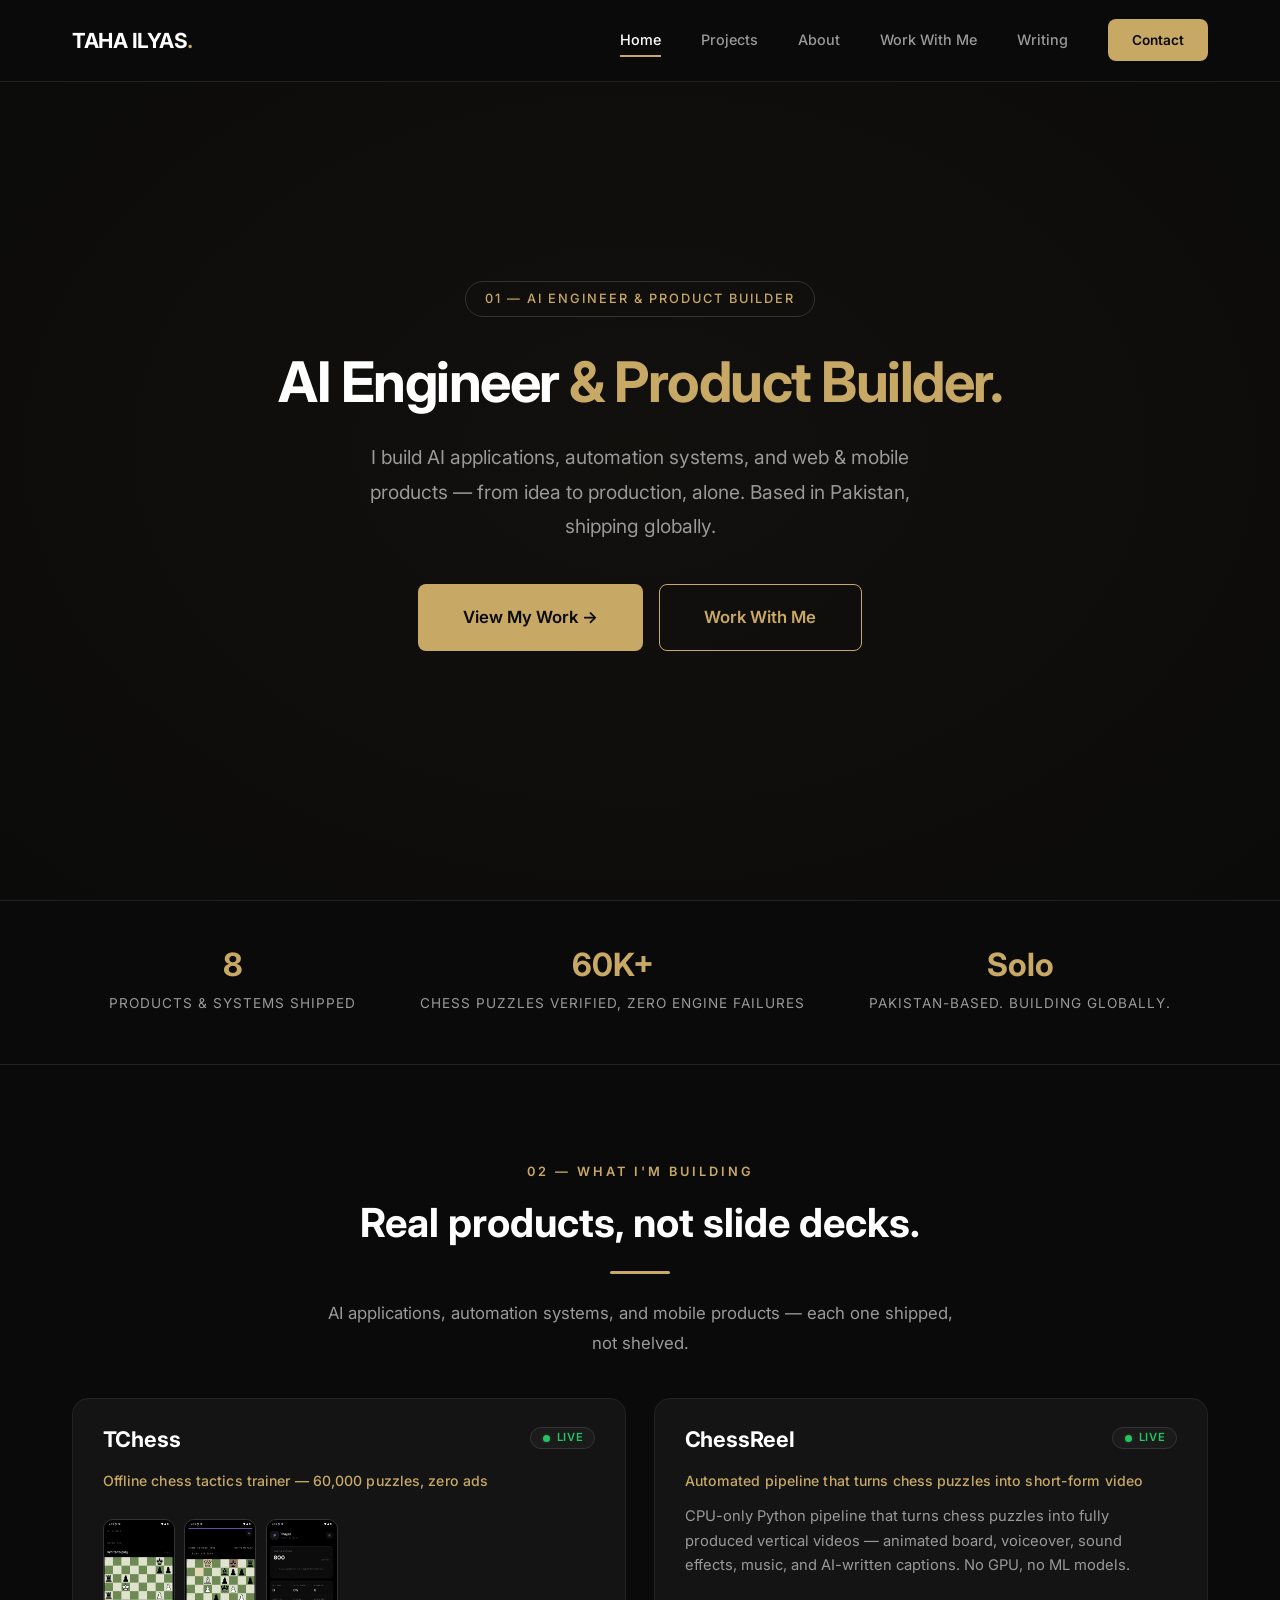
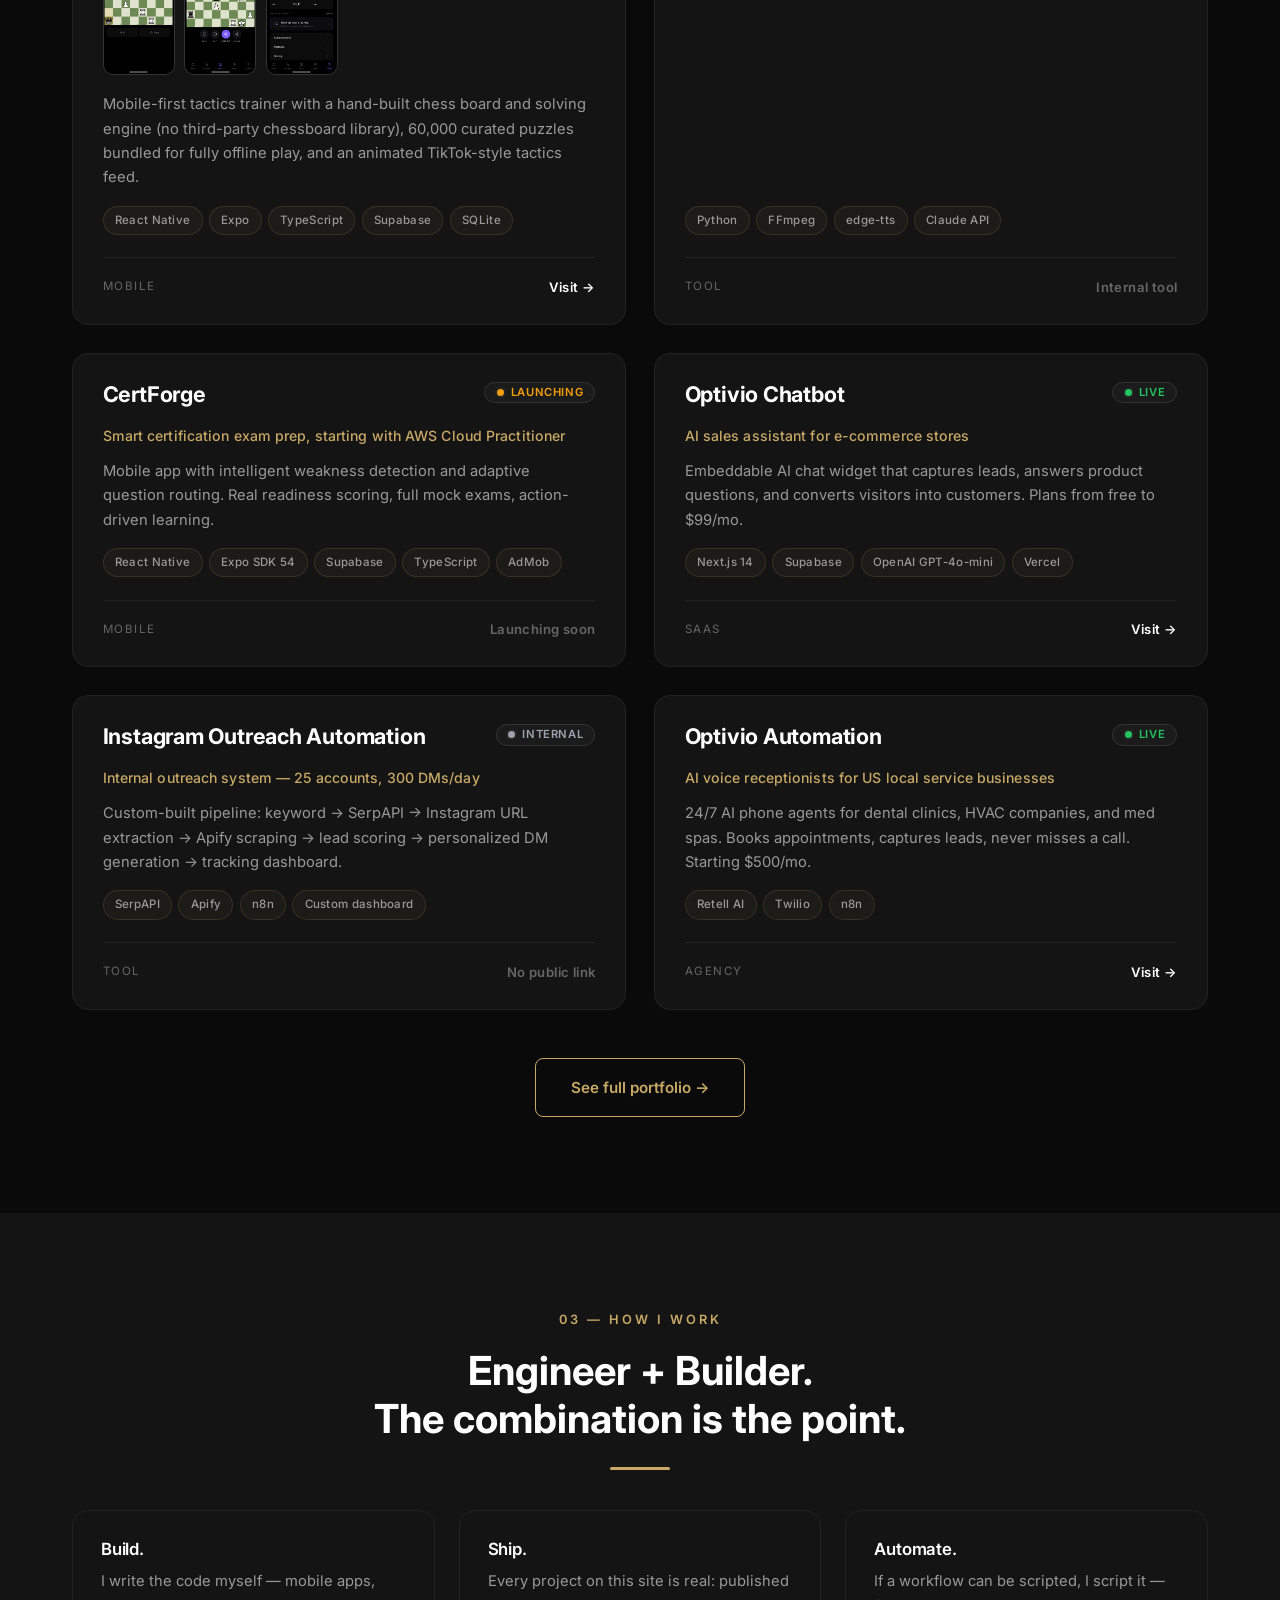
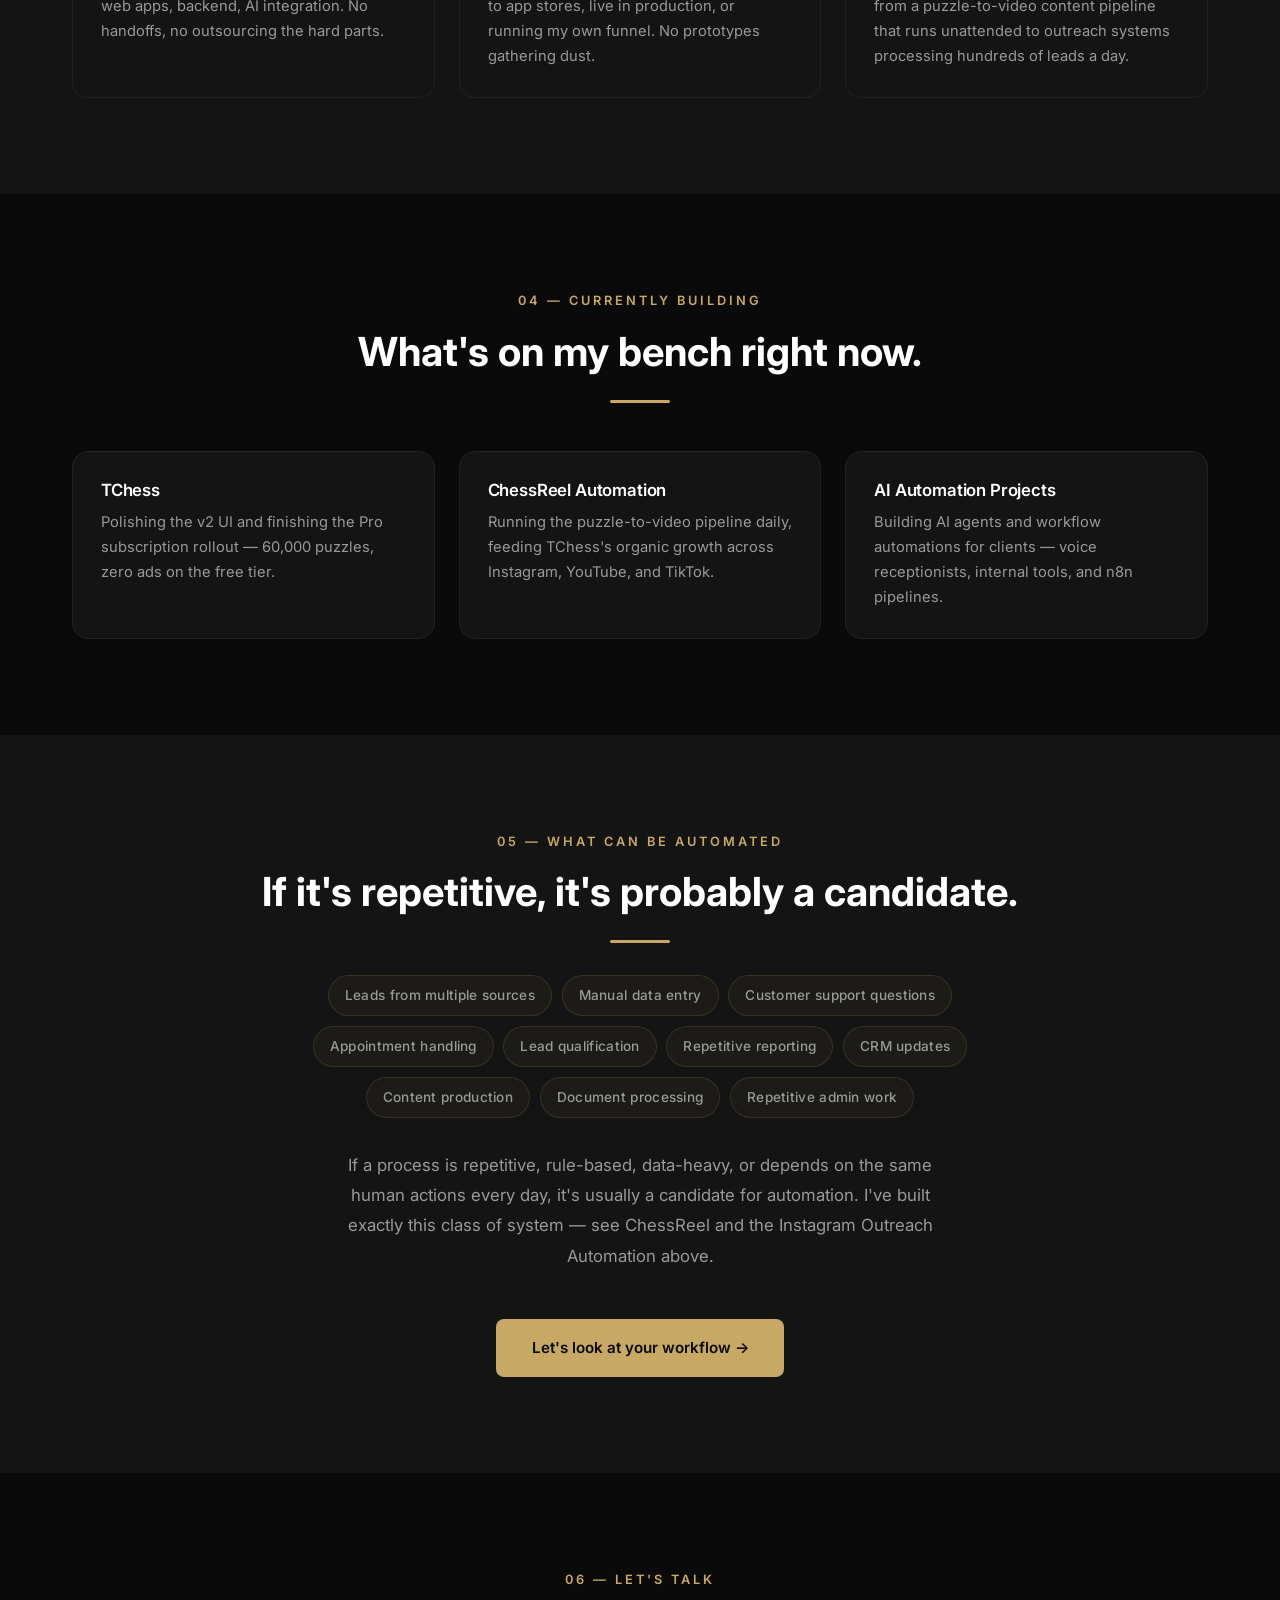
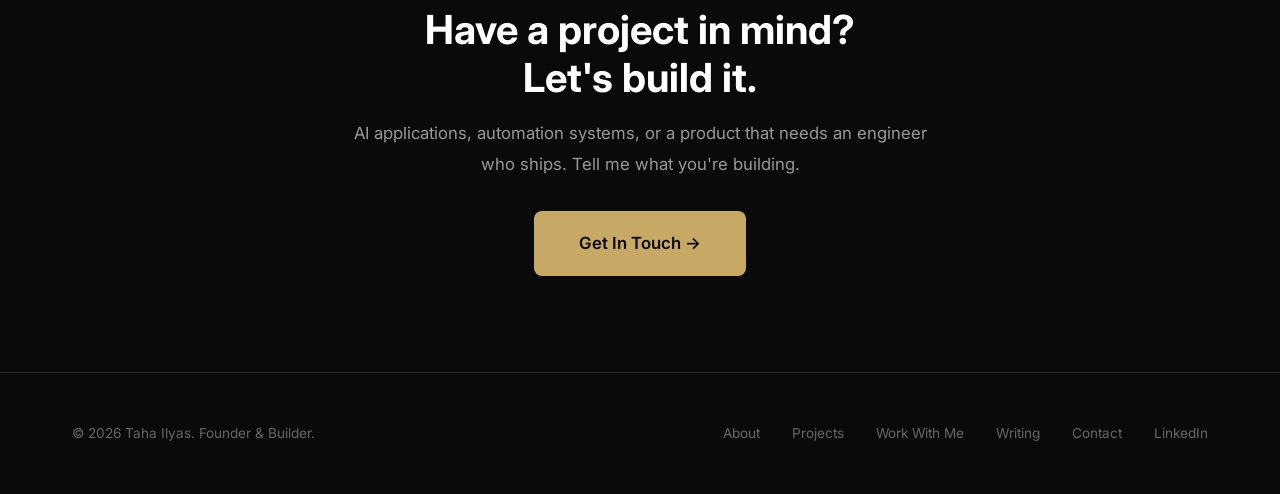
==== commit ddac3ce1: "Sideline Meta Ads across site; add What Can Be Automated section Repositions Optivio Media / Meta Ad" ====
--- a/index.html
+++ b/index.html
@@ -25,7 +25,7 @@
   <link rel="preconnect" href="https://fonts.googleapis.com">
   <link rel="preconnect" href="https://fonts.gstatic.com" crossorigin>
   <link href="https://fonts.googleapis.com/css2?family=Inter:wght@400;500;600;700;800&display=swap" rel="stylesheet">
-  <link rel="stylesheet" href="css/style.css">
+  <link rel="stylesheet" href="css/style.css?v=20260822">
 
   <!-- WebSite schema -->
   <script type="application/ld+json">
@@ -285,44 +285,6 @@
           </div>
         </article>
 
-        <!-- 7. Optivio Media -->
-        <article class="venture-card fade-in" data-category="agency">
-          <div class="venture-card__top">
-            <h3 class="venture-card__name">Optivio Media</h3>
-            <span class="status-badge status-badge--live">Live</span>
-          </div>
-          <div class="venture-card__tagline">Structured Meta Ads for e-commerce brands</div>
-          <p class="venture-card__desc">Campaign architecture, creative testing, controlled scaling for $3k+/month e-commerce brands across UAE and Australia. Multiple 5-figure accounts.</p>
-          <div class="stack-list">
-            <span class="stack-pill">Meta Ads</span>
-            <span class="stack-pill">CAPI</span>
-            <span class="stack-pill">Shopify</span>
-          </div>
-          <div class="venture-card__foot">
-            <span class="venture-card__category" style="font-size:0.72rem;letter-spacing:1.5px;text-transform:uppercase;color:var(--text-dark);">Agency</span>
-            <a class="venture-card__link" href="https://optiviomedia.online" target="_blank" rel="noopener">Visit →</a>
-          </div>
-        </article>
-
-        <!-- 8. Rank & Rent Portfolio -->
-        <article class="venture-card fade-in" data-category="web">
-          <div class="venture-card__top">
-            <h3 class="venture-card__name">Rank &amp; Rent Portfolio</h3>
-            <span class="status-badge status-badge--growing">Growing</span>
-          </div>
-          <div class="venture-card__tagline">Local service lead-gen sites in US markets</div>
-          <p class="venture-card__desc">SEO-optimized service sites ranking for high-intent local searches, monetized by renting lead flow to local businesses.</p>
-          <div class="stack-list">
-            <span class="stack-pill">Static HTML</span>
-            <span class="stack-pill">Local SEO</span>
-            <span class="stack-pill">Google Business</span>
-          </div>
-          <div class="venture-card__foot">
-            <span class="venture-card__category" style="font-size:0.72rem;letter-spacing:1.5px;text-transform:uppercase;color:var(--text-dark);">Web</span>
-            <a class="venture-card__link" href="https://cedarrapidswaterdamagepro.com" target="_blank" rel="noopener">Visit →</a>
-          </div>
-        </article>
-
       </div>
 
       <div class="text-center mt-6 fade-in">
@@ -381,49 +343,32 @@
     </div>
   </section>
 
-  <!-- 05 — WRITING -->
+  <!-- 05 — WHAT CAN BE AUTOMATED -->
   <section class="section section--alt">
     <div class="container">
-      <div class="text-center fade-in mb-6">
-        <span class="section-label">05 — Writing</span>
-        <h2>Recent essays.</h2>
+      <div class="text-center fade-in">
+        <span class="section-label">05 — What Can Be Automated</span>
+        <h2>If it's repetitive, it's probably a candidate.</h2>
         <div class="divider"></div>
       </div>
 
-      <div class="insights-grid">
-        <article class="insight-card fade-in">
-          <span class="insight-card__category">Meta Ads for Shopify</span>
-          <h3>Meta Ads Campaign Structure for Shopify Stores: The Complete Framework</h3>
-          <p>Most Shopify stores run Meta Ads with zero structure. Here's the exact 3-tier architecture that turns chaotic ad accounts into scalable acquisition systems.</p>
-          <div class="insight-card__meta">
-            <span>Feb 10, 2026 · 10 min read</span>
-            <a href="writing/meta-ads-shopify-structure.html" class="insight-card__link">Read →</a>
-          </div>
-        </article>
-
-        <article class="insight-card fade-in">
-          <span class="insight-card__category">Reducing CPA</span>
-          <h3>How to Reduce CPA on Meta Ads Without Killing Volume</h3>
-          <p>Cutting CPA doesn't mean cutting spend. This is the systematic approach to reducing cost per acquisition while maintaining — or increasing — purchase volume.</p>
-          <div class="insight-card__meta">
-            <span>Feb 5, 2026 · 8 min read</span>
-            <a href="writing/reducing-cpa-meta-ads.html" class="insight-card__link">Read →</a>
-          </div>
-        </article>
-
-        <article class="insight-card fade-in">
-          <span class="insight-card__category">Pixel &amp; CAPI</span>
-          <h3>Meta Pixel &amp; CAPI Setup: Why Your Tracking Is Probably Broken</h3>
-          <p>If your Pixel isn't properly configured with Conversions API, Meta's algorithm is optimizing on bad data. Here's how to fix it and why it matters more than your creative.</p>
-          <div class="insight-card__meta">
-            <span>Jan 28, 2026 · 9 min read</span>
-            <a href="writing/meta-pixel-capi-setup.html" class="insight-card__link">Read →</a>
-          </div>
-        </article>
-      </div>
+      <div class="automate-list fade-in">
+        <span class="stack-pill">Leads from multiple sources</span>
+        <span class="stack-pill">Manual data entry</span>
+        <span class="stack-pill">Customer support questions</span>
+        <span class="stack-pill">Appointment handling</span>
+        <span class="stack-pill">Lead qualification</span>
+        <span class="stack-pill">Repetitive reporting</span>
+        <span class="stack-pill">CRM updates</span>
+        <span class="stack-pill">Content production</span>
+        <span class="stack-pill">Document processing</span>
+        <span class="stack-pill">Repetitive admin work</span>
+      </div>
+
+      <p class="automate-note fade-in">If a process is repetitive, rule-based, data-heavy, or depends on the same human actions every day, it's usually a candidate for automation. I've built exactly this class of system — see ChessReel and the Instagram Outreach Automation above.</p>
 
       <div class="text-center mt-6 fade-in">
-        <a href="writing.html" class="btn btn--outline">All writing →</a>
+        <a href="contact.html" class="btn btn--primary">Let's look at your workflow →</a>
       </div>
     </div>
   </section>
--- a/css/style.css
+++ b/css/style.css
@@ -2152,6 +2152,57 @@
 .now-block li:last-child { border-bottom: none; }
 .now-block li strong { color: var(--white); }
 
+/* --- Subsection divider (marks secondary/supporting content) --- */
+.subsection-divider {
+  grid-column: 1 / -1;
+  display: flex;
+  align-items: center;
+  gap: 1.1rem;
+  margin: 0.75rem 0 0.5rem;
+  color: var(--text-dark);
+  font-size: 0.72rem;
+  font-weight: 600;
+  letter-spacing: 2px;
+  text-transform: uppercase;
+}
+.subsection-divider::before,
+.subsection-divider::after {
+  content: '';
+  flex: 1;
+  height: 1px;
+  background: var(--border);
+}
+
+/* --- Secondary venture card (growth/business experience, not primary offer) --- */
+.venture-card--secondary .venture-card__metrics {
+  gap: 1.2rem;
+  border-top-style: solid;
+}
+.venture-card--secondary .venture-card__metric strong {
+  color: var(--text-muted);
+  font-size: 0.92rem;
+}
+
+/* --- What Can Be Automated (business-problem section) --- */
+.automate-list {
+  display: flex;
+  flex-wrap: wrap;
+  justify-content: center;
+  gap: 0.6rem;
+  max-width: 780px;
+  margin: 2rem auto 0;
+}
+.automate-list .stack-pill {
+  padding: 0.5rem 1rem;
+  font-size: 0.85rem;
+}
+.automate-note {
+  max-width: 620px;
+  margin: 2rem auto 0;
+  text-align: center;
+  color: var(--text-muted);
+}
+
 /* --- Mobile --- */
 @media (max-width: 900px) {
   .venture-grid { grid-template-columns: 1fr; gap: 1.25rem; }
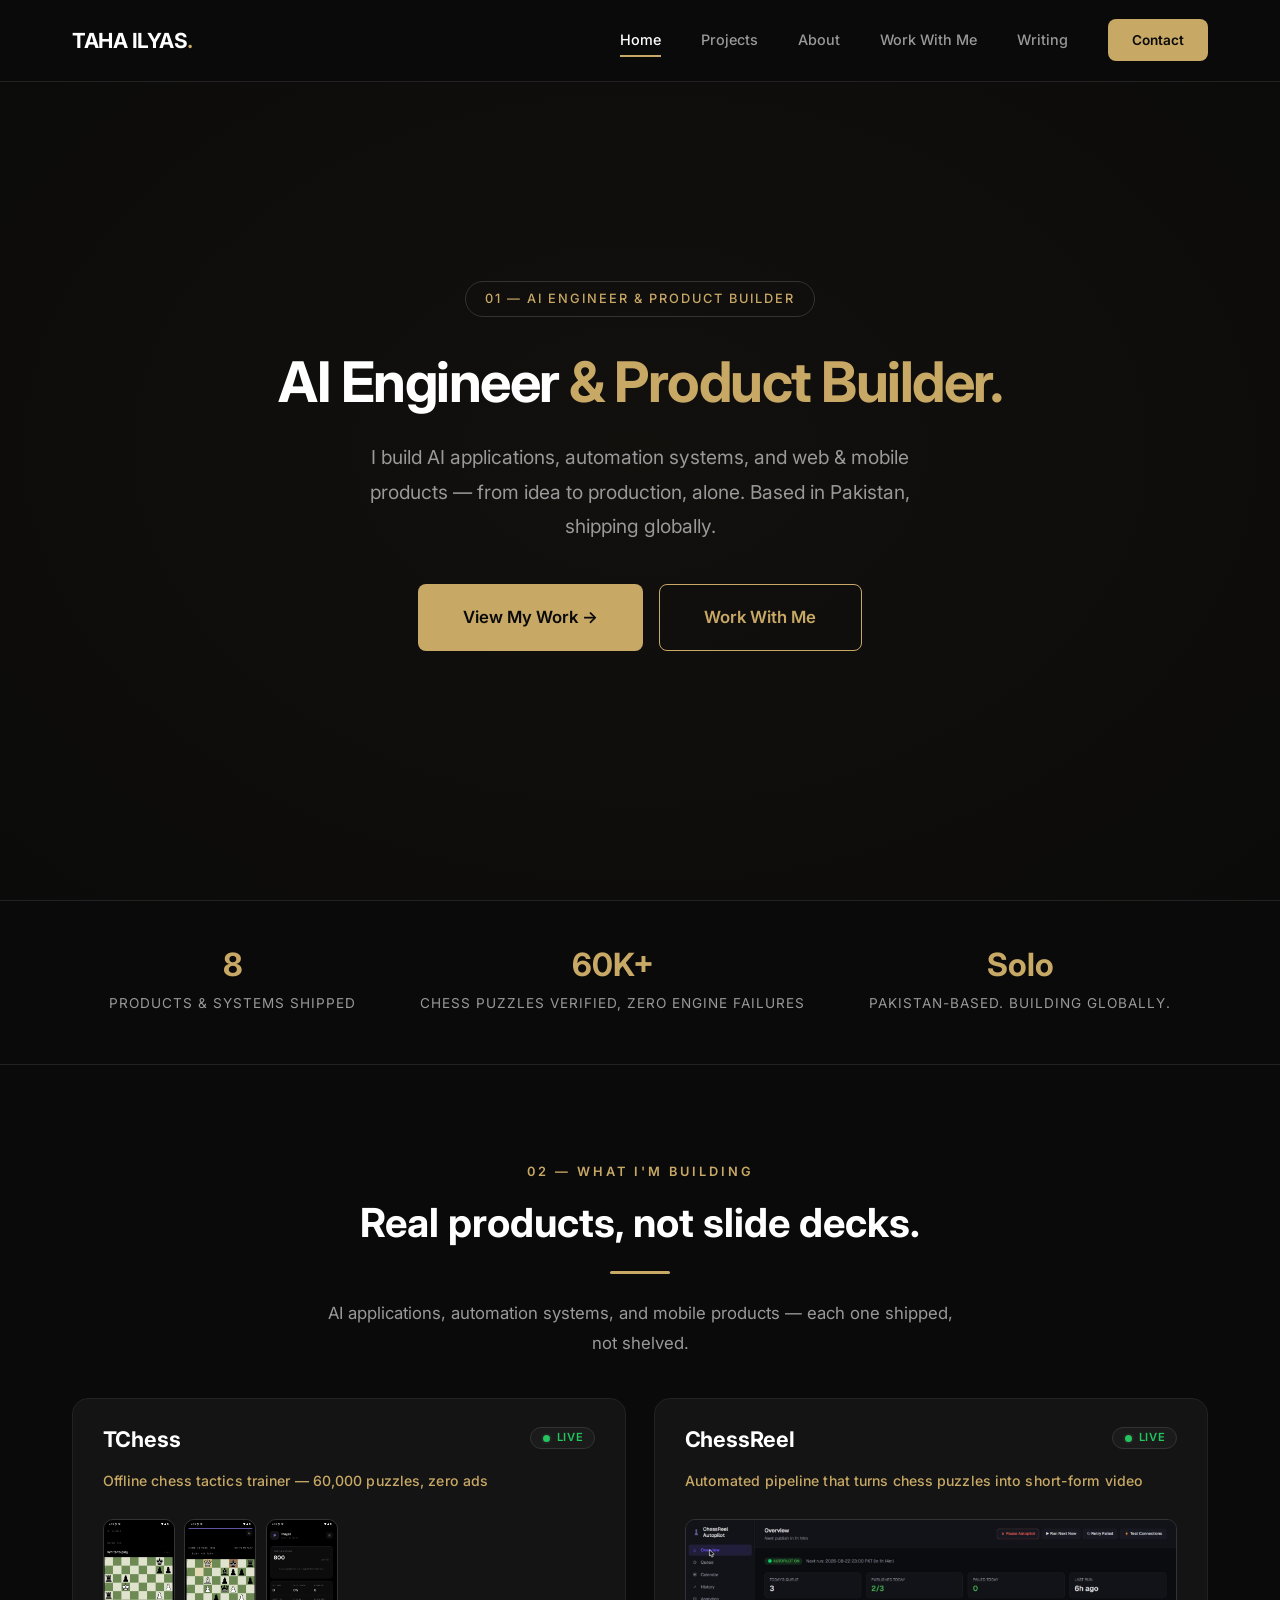
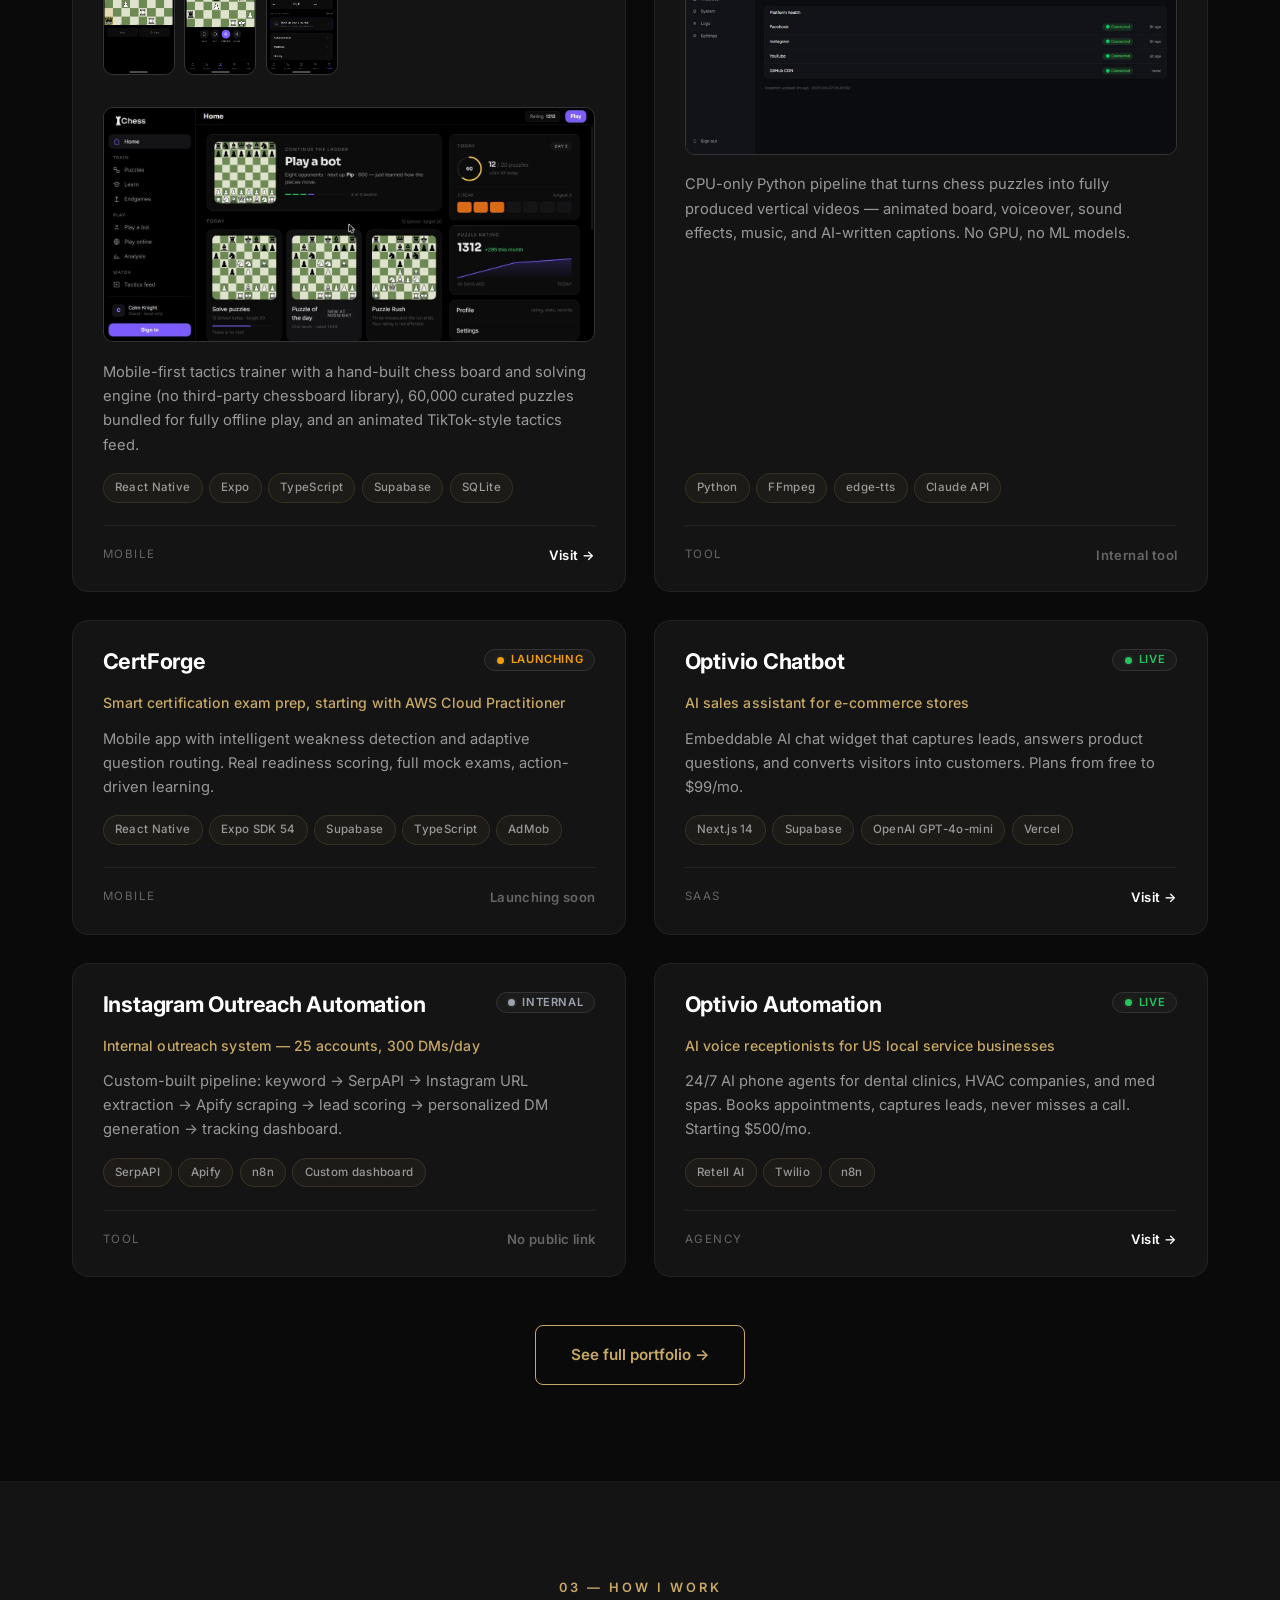
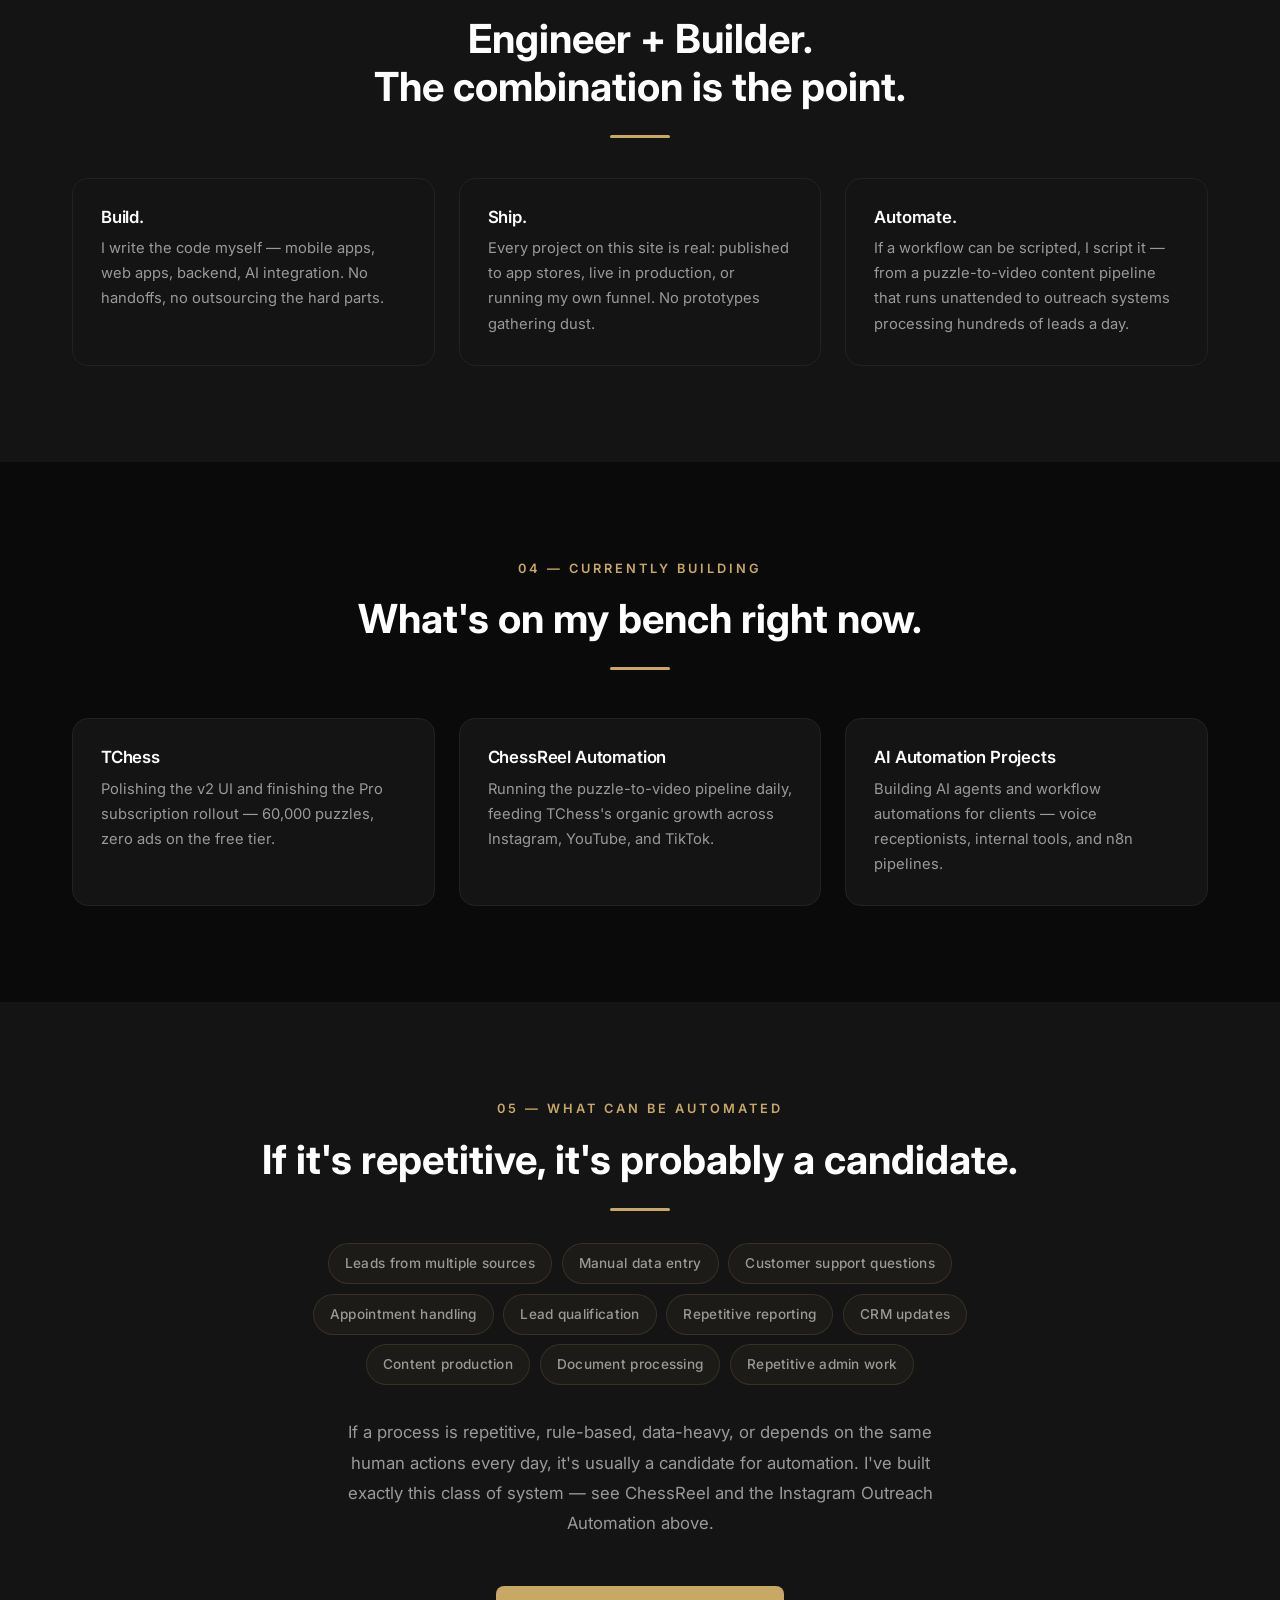
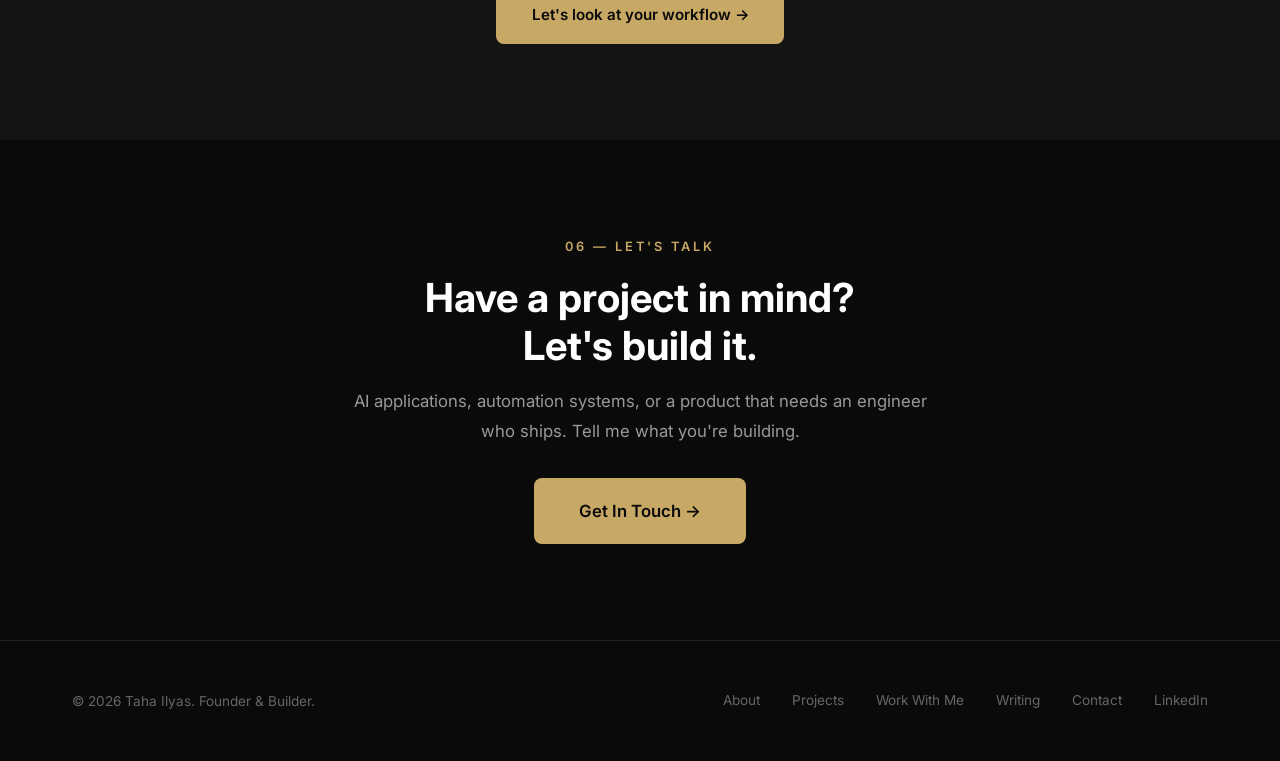
==== commit aa8a7726: "Add real ChessReel dashboard and TChess web screenshots to project cards ChessReel had no visuals (t" ====
--- a/index.html
+++ b/index.html
@@ -171,6 +171,7 @@
             <img src="images/tchess-2.png" alt="TChess animated tactics feed" loading="lazy" width="72" height="156">
             <img src="images/tchess-3.png" alt="TChess profile and stats screen" loading="lazy" width="72" height="156">
           </div>
+          <img class="venture-card__shot--wide" src="images/tchess-web.jpg" alt="TChess web app home dashboard — rating, puzzle streak, and daily goals" loading="lazy" width="1280" height="609">
           <p class="venture-card__desc">Mobile-first tactics trainer with a hand-built chess board and solving engine (no third-party chessboard library), 60,000 curated puzzles bundled for fully offline play, and an animated TikTok-style tactics feed.</p>
           <div class="stack-list">
             <span class="stack-pill">React Native</span>
@@ -192,6 +193,7 @@
             <span class="status-badge status-badge--live">Live</span>
           </div>
           <div class="venture-card__tagline">Automated pipeline that turns chess puzzles into short-form video</div>
+          <img class="venture-card__shot--wide" src="images/chessreel-dashboard.jpg" alt="ChessReel Autopilot dashboard — publish queue, platform health, and run status" loading="lazy" width="1568" height="747">
           <p class="venture-card__desc">CPU-only Python pipeline that turns chess puzzles into fully produced vertical videos — animated board, voiceover, sound effects, music, and AI-written captions. No GPU, no ML models.</p>
           <div class="stack-list">
             <span class="stack-pill">Python</span>
--- a/css/style.css
+++ b/css/style.css
@@ -1940,6 +1940,15 @@
   border: 1px solid var(--border-light);
   background: var(--bg-card-hover);
 }
+.venture-card__shot--wide {
+  display: block;
+  width: 100%;
+  height: auto;
+  border-radius: 10px;
+  border: 1px solid var(--border-light);
+  background: var(--bg-card-hover);
+  margin: 0.9rem 0 1.1rem;
+}
 .venture-card__foot {
   margin-top: 1.4rem;
   padding-top: 1.1rem;
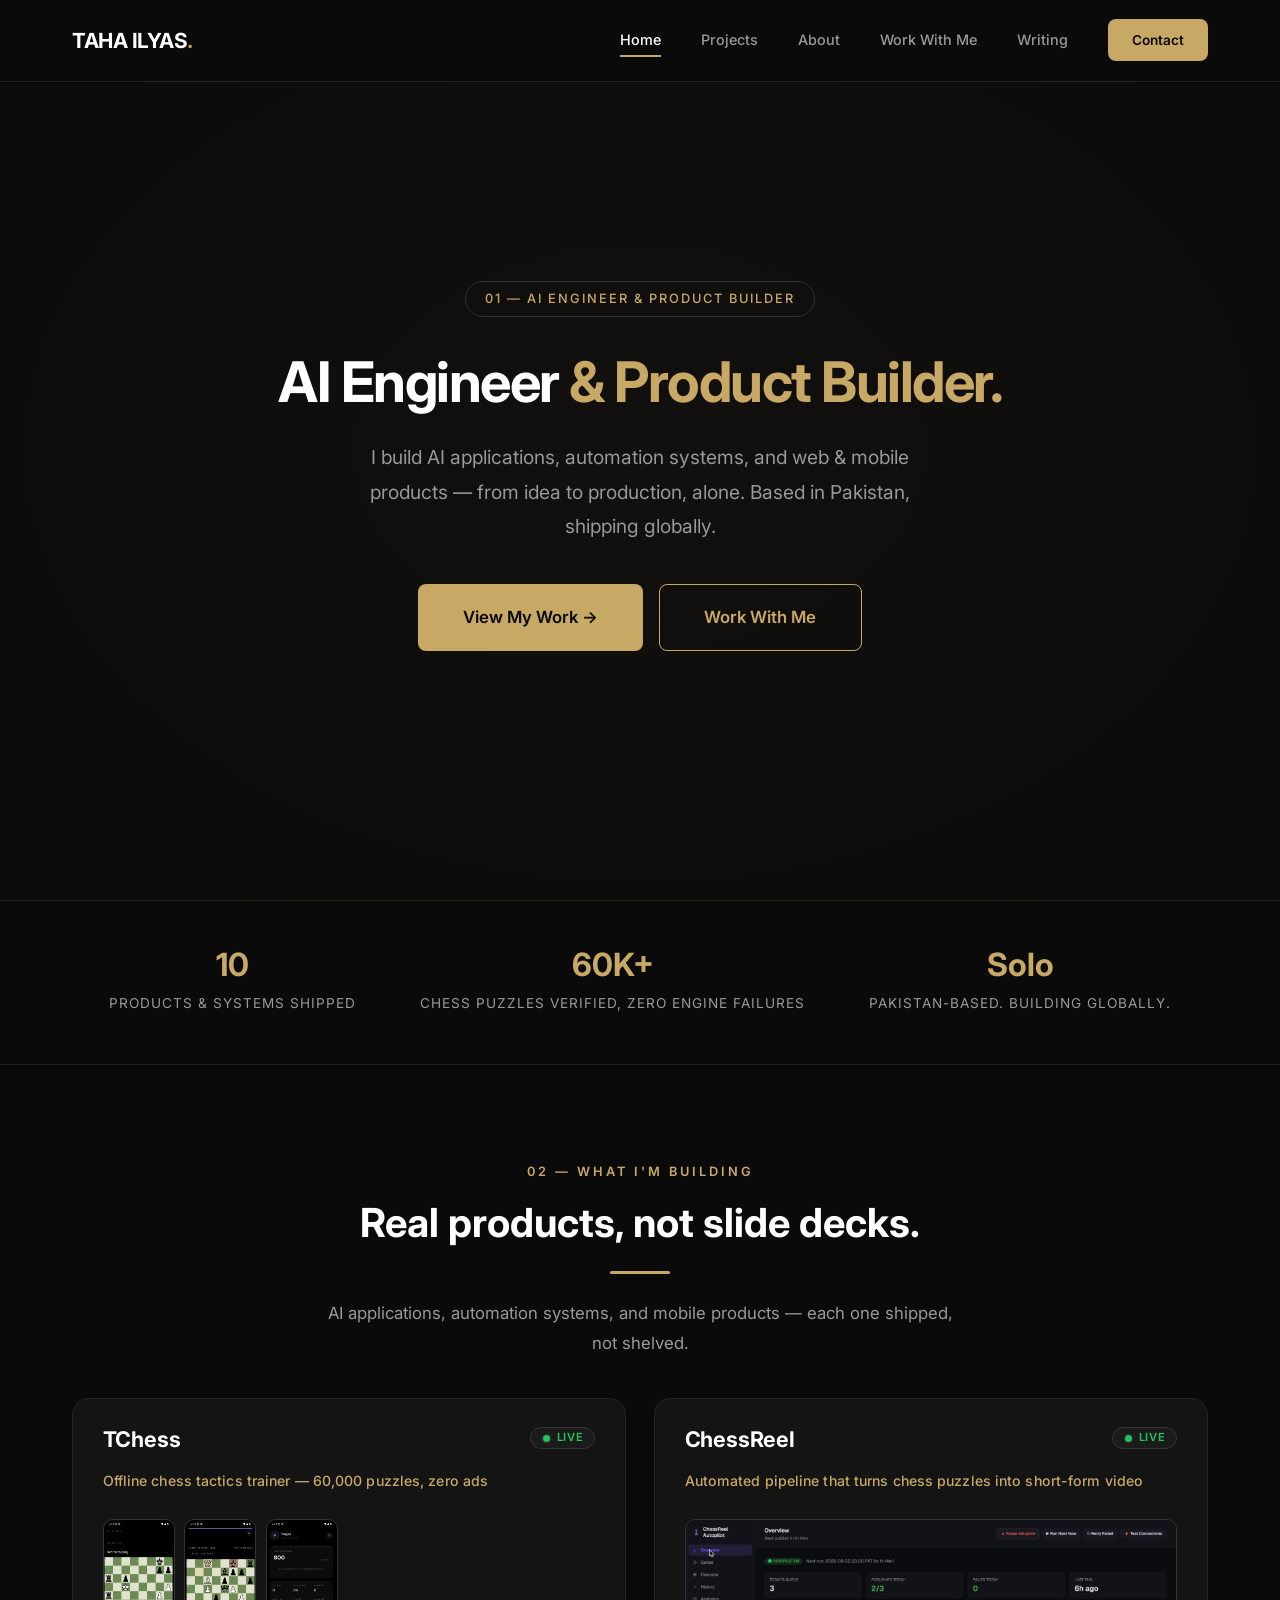
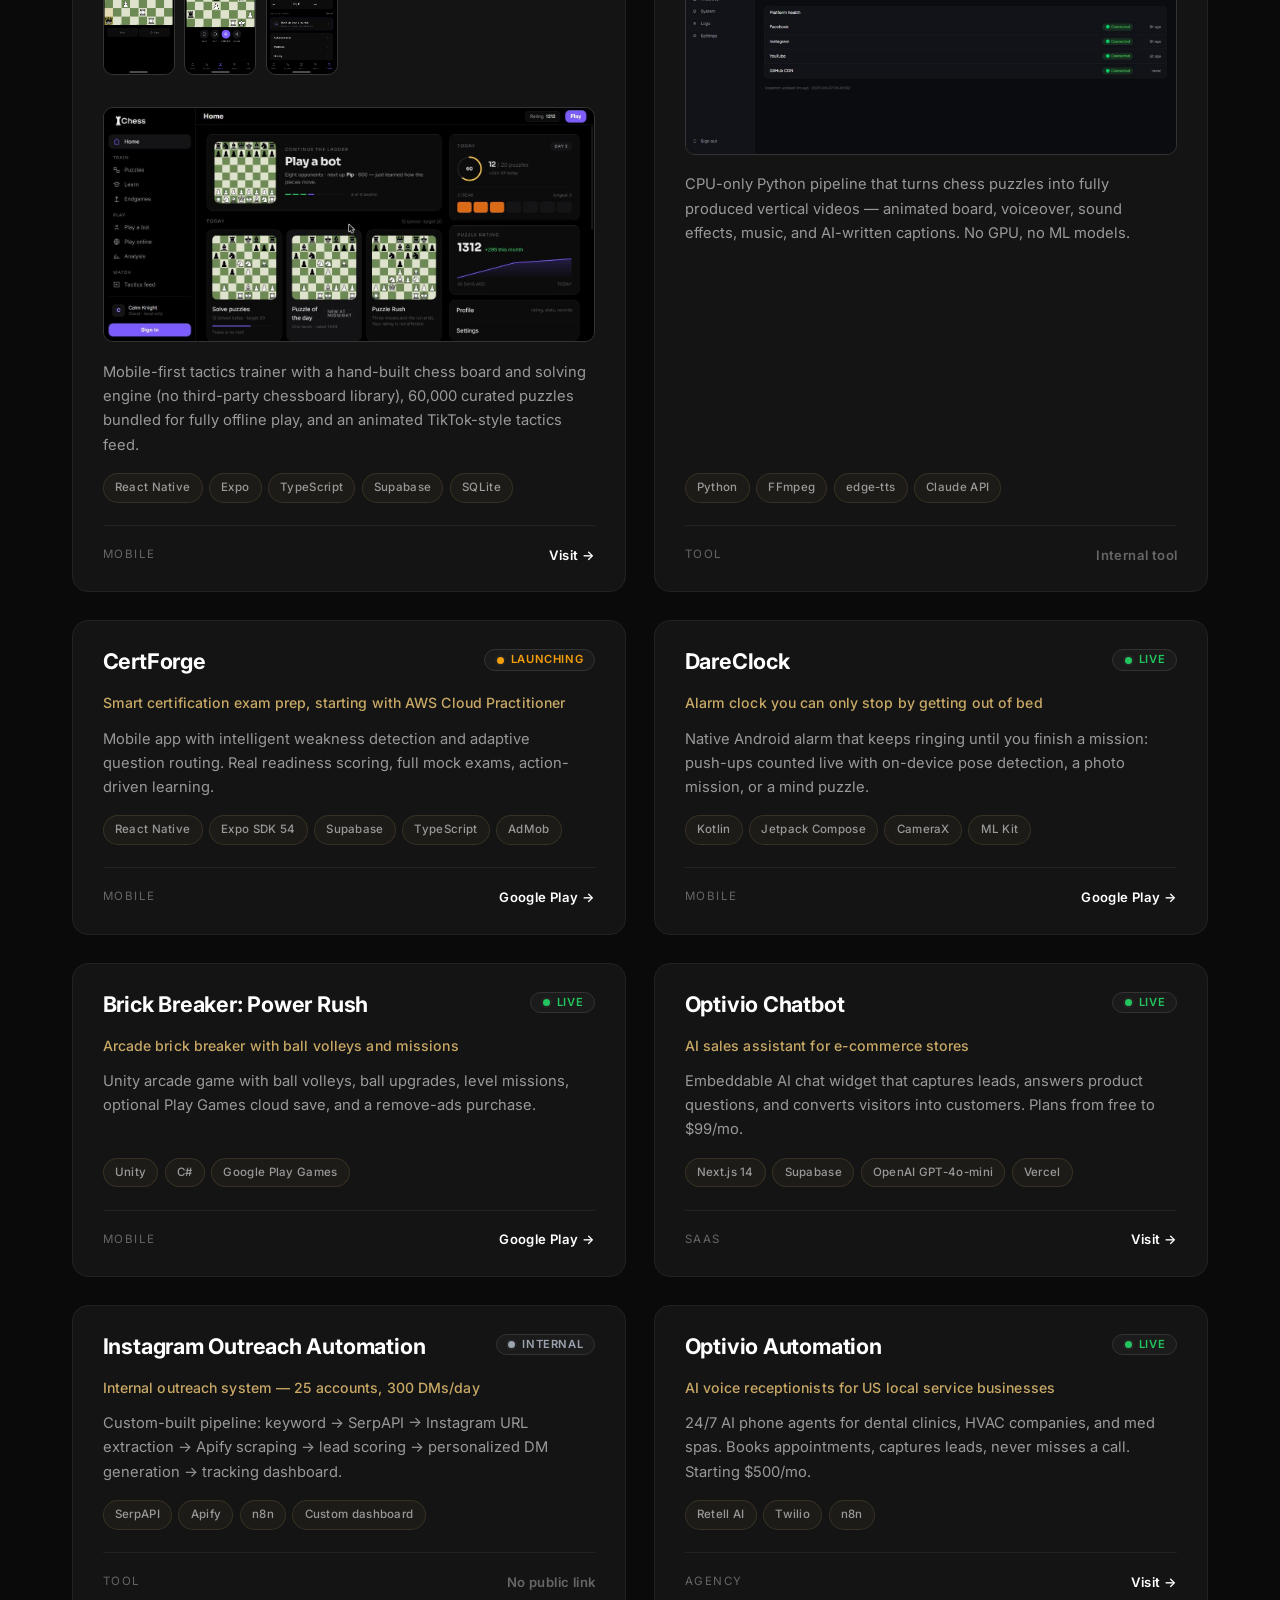
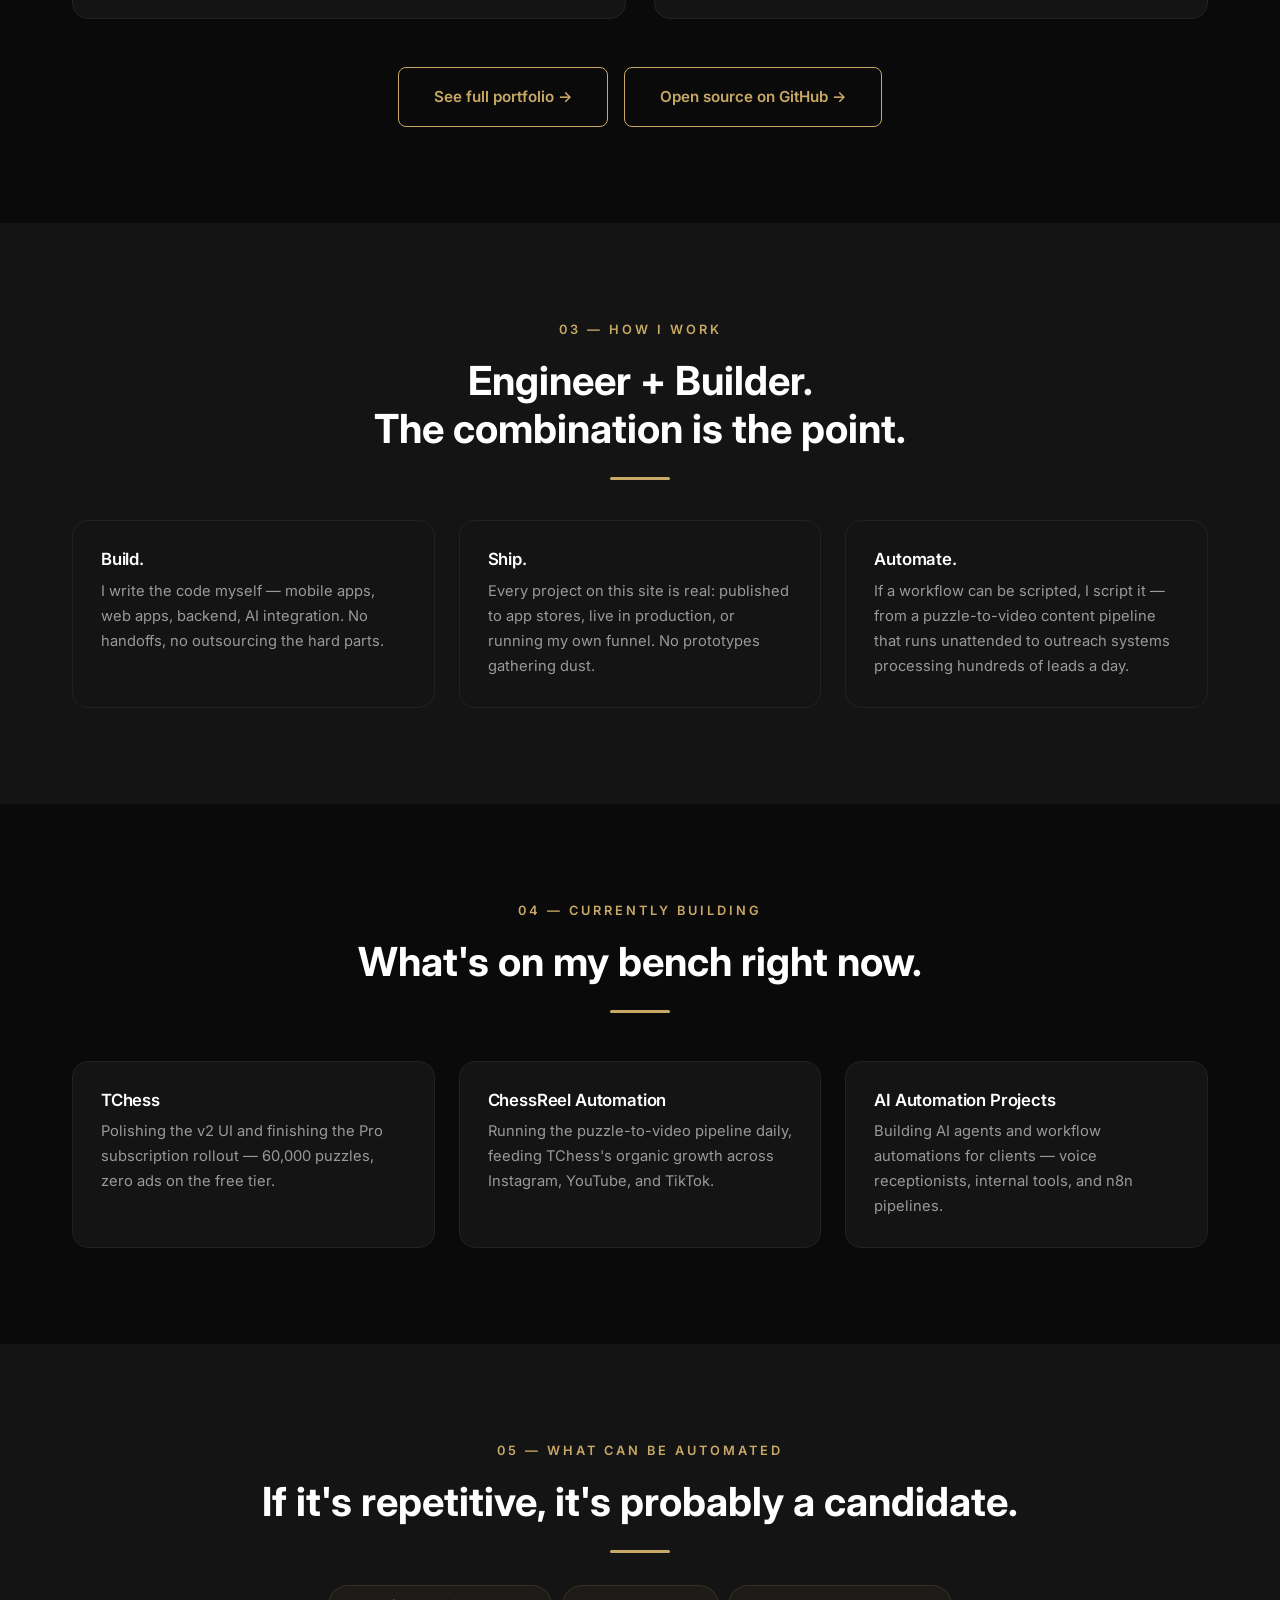
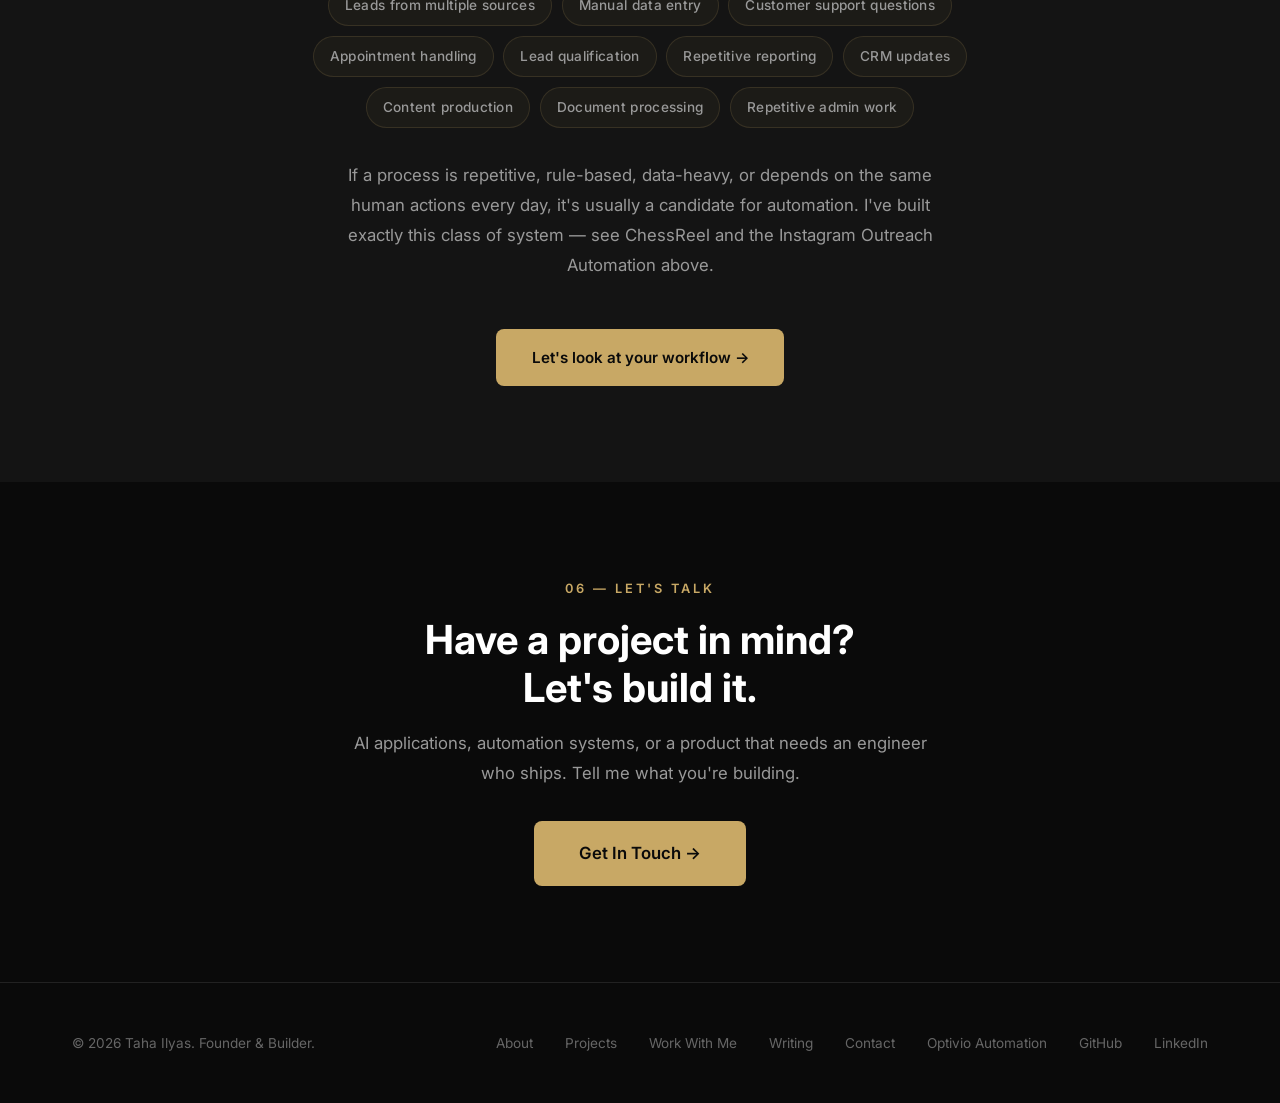
==== commit 08ebdc4c: "feat(seo): link Person entity to Optivio Automation, apps and GitHub - Person JSON-LD: @id, jobTitle" ====
--- a/index.html
+++ b/index.html
@@ -47,13 +47,21 @@
   {
     "@context": "https://schema.org",
     "@type": "Person",
+    "@id": "https://tahailyas.com/#person",
     "name": "Taha Ilyas",
     "url": "https://tahailyas.com",
     "image": "https://tahailyas.com/images/taha.png",
-    "jobTitle": "AI Engineer & Product Builder",
+    "jobTitle": "Founder & Mobile App Developer",
     "description": "AI Engineer and product builder based in Pakistan. Builder of TChess, CertForge, Optivio Chatbot, and the AI automation systems behind them.",
     "worksFor": [
-      { "@type": "Organization", "name": "Optivio Automation", "url": "https://optivioautomation.com" },
+      {
+        "@type": "Organization",
+        "@id": "https://optivioautomation.com/#organization",
+        "name": "Optivio Automation",
+        "url": "https://optivioautomation.com",
+        "founder": { "@id": "https://tahailyas.com/#person" },
+        "sameAs": ["https://play.google.com/store/apps/developer?id=Optivio+Automation"]
+      },
       { "@type": "Organization", "name": "Optivio Media", "url": "https://optiviomedia.online" }
     ],
     "sameAs": [
@@ -63,33 +71,36 @@
       "https://www.facebook.com/tahailyas",
       "https://www.crunchbase.com/person/taha-ilyas",
       "https://medium.com/@muhammad.taha.ansari8242",
-      "https://github.com/realtahailyas/optivio-website"
+      "https://github.com/realtahailyas"
     ],
     "knowsAbout": [
       "AI Engineering", "React Native", "Next.js", "TypeScript", "AI Automation",
       "Chatbot Development", "Supabase", "PostgreSQL", "n8n", "OpenAI API", "Claude API",
-      "Mobile App Development", "Web Development", "Performance Marketing"
+      "Mobile App Development", "Android Development", "Kotlin", "Jetpack Compose", "Unity",
+      "Web Development", "Performance Marketing"
     ],
     "nationality": "Pakistani",
     "homeLocation": { "@type": "Place", "name": "Karachi, Pakistan" }
   }
   </script>
 
-  <!-- Projects ItemList (all 8) -->
+  <!-- Projects ItemList -->
   <script type="application/ld+json">
   {
     "@context": "https://schema.org",
     "@type": "ItemList",
     "name": "Projects by Taha Ilyas",
     "itemListElement": [
-      { "@type": "ListItem", "position": 1, "item": { "@type": "MobileApplication", "name": "TChess", "url": "https://tchess.app", "applicationCategory": "GameApplication", "operatingSystem": "Android, Web", "description": "Offline chess tactics trainer with 60,000 puzzles", "creator": { "@type": "Person", "name": "Taha Ilyas", "url": "https://tahailyas.com" } } },
-      { "@type": "ListItem", "position": 2, "item": { "@type": "SoftwareApplication", "name": "ChessReel", "applicationCategory": "MultimediaApplication", "description": "Automated pipeline that turns chess puzzles into short-form video", "creator": { "@type": "Person", "name": "Taha Ilyas", "url": "https://tahailyas.com" } } },
-      { "@type": "ListItem", "position": 3, "item": { "@type": "MobileApplication", "name": "CertForge", "applicationCategory": "EducationApplication", "operatingSystem": "Android", "description": "Certification exam prep app, starting with AWS Cloud Practitioner", "creator": { "@type": "Person", "name": "Taha Ilyas", "url": "https://tahailyas.com" } } },
-      { "@type": "ListItem", "position": 4, "item": { "@type": "SoftwareApplication", "name": "Instagram Outreach Automation", "applicationCategory": "BusinessApplication", "description": "Internal outreach automation pipeline", "creator": { "@type": "Person", "name": "Taha Ilyas", "url": "https://tahailyas.com" } } },
-      { "@type": "ListItem", "position": 5, "item": { "@type": "SoftwareApplication", "name": "Optivio Chatbot", "url": "https://chatbot.tahailyas.com", "applicationCategory": "BusinessApplication", "description": "AI sales assistant for e-commerce stores", "creator": { "@type": "Person", "name": "Taha Ilyas", "url": "https://tahailyas.com" } } },
-      { "@type": "ListItem", "position": 6, "item": { "@type": "Organization", "name": "Optivio Automation", "url": "https://optivioautomation.com", "description": "AI voice receptionists for US local service businesses", "founder": { "@type": "Person", "name": "Taha Ilyas", "url": "https://tahailyas.com" } } },
-      { "@type": "ListItem", "position": 7, "item": { "@type": "Organization", "name": "Optivio Media", "url": "https://optiviomedia.online", "description": "Meta Ads agency scaling e-commerce brands", "founder": { "@type": "Person", "name": "Taha Ilyas", "url": "https://tahailyas.com" } } },
-      { "@type": "ListItem", "position": 8, "item": { "@type": "WebSite", "name": "Rank & Rent Portfolio", "url": "https://cedarrapidswaterdamagepro.com", "description": "Local service lead-gen sites in US markets", "creator": { "@type": "Person", "name": "Taha Ilyas", "url": "https://tahailyas.com" } } }
+      { "@type": "ListItem", "position": 1, "item": { "@type": "MobileApplication", "@id": "https://tchess.app/#app", "name": "TChess", "url": "https://tchess.app", "applicationCategory": "GameApplication", "operatingSystem": "Android, Web", "description": "Offline chess tactics trainer with 60,000 puzzles", "installUrl": "https://play.google.com/store/apps/details?id=app.tchess", "sameAs": ["https://play.google.com/store/apps/details?id=app.tchess"], "author": { "@id": "https://tahailyas.com/#person" }, "publisher": { "@id": "https://optivioautomation.com/#organization" } } },
+      { "@type": "ListItem", "position": 2, "item": { "@type": "MobileApplication", "name": "DareClock", "url": "https://play.google.com/store/apps/details?id=com.dareclock", "applicationCategory": "LifestyleApplication", "operatingSystem": "Android", "description": "Alarm clock you can only stop by doing push-ups, photo or mind missions", "author": { "@id": "https://tahailyas.com/#person" }, "publisher": { "@id": "https://optivioautomation.com/#organization" } } },
+      { "@type": "ListItem", "position": 3, "item": { "@type": "MobileApplication", "@id": "https://getcertforge.app/#app", "name": "CertForge", "url": "https://getcertforge.app", "applicationCategory": "EducationalApplication", "operatingSystem": "Android", "description": "Certification exam prep app, starting with AWS Cloud Practitioner", "installUrl": "https://play.google.com/store/apps/details?id=com.getcertforge.app", "sameAs": ["https://play.google.com/store/apps/details?id=com.getcertforge.app"], "author": { "@id": "https://tahailyas.com/#person" }, "publisher": { "@id": "https://optivioautomation.com/#organization" } } },
+      { "@type": "ListItem", "position": 4, "item": { "@type": "MobileApplication", "name": "Brick Breaker: Power Rush", "url": "https://play.google.com/store/apps/details?id=com.brickrush", "applicationCategory": "GameApplication", "operatingSystem": "Android", "description": "Arcade brick breaker with ball volleys and missions", "author": { "@id": "https://tahailyas.com/#person" }, "publisher": { "@id": "https://optivioautomation.com/#organization" } } },
+      { "@type": "ListItem", "position": 5, "item": { "@type": "SoftwareApplication", "name": "ChessReel", "url": "https://github.com/realtahailyas/chess-reels", "applicationCategory": "MultimediaApplication", "description": "Automated pipeline that turns chess puzzles into short-form video", "creator": { "@id": "https://tahailyas.com/#person" } } },
+      { "@type": "ListItem", "position": 6, "item": { "@type": "SoftwareApplication", "name": "Instagram Outreach Automation", "applicationCategory": "BusinessApplication", "description": "Internal outreach automation pipeline", "creator": { "@id": "https://tahailyas.com/#person" } } },
+      { "@type": "ListItem", "position": 7, "item": { "@type": "SoftwareApplication", "name": "Optivio Chatbot", "url": "https://chatbot.tahailyas.com", "applicationCategory": "BusinessApplication", "description": "AI sales assistant for e-commerce stores", "creator": { "@id": "https://tahailyas.com/#person" } } },
+      { "@type": "ListItem", "position": 8, "item": { "@type": "Organization", "@id": "https://optivioautomation.com/#organization", "name": "Optivio Automation", "url": "https://optivioautomation.com", "description": "AI automation company and Google Play publisher of TChess, DareClock, CertForge and Brick Breaker: Power Rush", "founder": { "@id": "https://tahailyas.com/#person" } } },
+      { "@type": "ListItem", "position": 9, "item": { "@type": "Organization", "name": "Optivio Media", "url": "https://optiviomedia.online", "description": "Meta Ads agency scaling e-commerce brands", "founder": { "@id": "https://tahailyas.com/#person" } } },
+      { "@type": "ListItem", "position": 10, "item": { "@type": "WebSite", "name": "Rank & Rent Portfolio", "url": "https://cedarrapidswaterdamagepro.com", "description": "Local service lead-gen sites in US markets", "creator": { "@id": "https://tahailyas.com/#person" } } }
     ]
   }
   </script>
@@ -132,7 +143,7 @@
     <div class="container">
       <div class="proof-strip__inner">
         <div class="proof-strip__item fade-in">
-          <span class="proof-strip__number">8</span>
+          <span class="proof-strip__number">10</span>
           <span class="proof-strip__label">Products &amp; Systems Shipped</span>
         </div>
         <div class="proof-strip__item fade-in">
@@ -224,7 +235,46 @@
           </div>
           <div class="venture-card__foot">
             <span class="venture-card__category" style="font-size:0.72rem;letter-spacing:1.5px;text-transform:uppercase;color:var(--text-dark);">Mobile</span>
-            <span class="venture-card__link venture-card__link--muted">Launching soon</span>
+            <a class="venture-card__link" href="https://play.google.com/store/apps/details?id=com.getcertforge.app" target="_blank" rel="noopener">Google Play →</a>
+          </div>
+        </article>
+
+        <!-- DareClock -->
+        <article class="venture-card fade-in" data-category="mobile">
+          <div class="venture-card__top">
+            <h3 class="venture-card__name">DareClock</h3>
+            <span class="status-badge status-badge--live">Live</span>
+          </div>
+          <div class="venture-card__tagline">Alarm clock you can only stop by getting out of bed</div>
+          <p class="venture-card__desc">Native Android alarm that keeps ringing until you finish a mission: push-ups counted live with on-device pose detection, a photo mission, or a mind puzzle.</p>
+          <div class="stack-list">
+            <span class="stack-pill">Kotlin</span>
+            <span class="stack-pill">Jetpack Compose</span>
+            <span class="stack-pill">CameraX</span>
+            <span class="stack-pill">ML Kit</span>
+          </div>
+          <div class="venture-card__foot">
+            <span class="venture-card__category" style="font-size:0.72rem;letter-spacing:1.5px;text-transform:uppercase;color:var(--text-dark);">Mobile</span>
+            <a class="venture-card__link" href="https://play.google.com/store/apps/details?id=com.dareclock" target="_blank" rel="noopener">Google Play →</a>
+          </div>
+        </article>
+
+        <!-- Brick Breaker: Power Rush -->
+        <article class="venture-card fade-in" data-category="mobile">
+          <div class="venture-card__top">
+            <h3 class="venture-card__name">Brick Breaker: Power Rush</h3>
+            <span class="status-badge status-badge--live">Live</span>
+          </div>
+          <div class="venture-card__tagline">Arcade brick breaker with ball volleys and missions</div>
+          <p class="venture-card__desc">Unity arcade game with ball volleys, ball upgrades, level missions, optional Play Games cloud save, and a remove-ads purchase.</p>
+          <div class="stack-list">
+            <span class="stack-pill">Unity</span>
+            <span class="stack-pill">C#</span>
+            <span class="stack-pill">Google Play Games</span>
+          </div>
+          <div class="venture-card__foot">
+            <span class="venture-card__category" style="font-size:0.72rem;letter-spacing:1.5px;text-transform:uppercase;color:var(--text-dark);">Mobile</span>
+            <a class="venture-card__link" href="https://play.google.com/store/apps/details?id=com.brickrush" target="_blank" rel="noopener">Google Play →</a>
           </div>
         </article>
 
@@ -289,8 +339,9 @@
 
       </div>
 
-      <div class="text-center mt-6 fade-in">
+      <div class="btn-group mt-6 fade-in">
         <a href="ventures.html" class="btn btn--outline">See full portfolio →</a>
+        <a href="https://github.com/realtahailyas" class="btn btn--outline" target="_blank" rel="me noopener">Open source on GitHub →</a>
       </div>
     </div>
   </section>
@@ -400,7 +451,9 @@
           <a href="work-with-me.html">Work With Me</a>
           <a href="writing.html">Writing</a>
           <a href="contact.html">Contact</a>
-          <a href="https://www.linkedin.com/in/tahailyas/" target="_blank" rel="noopener">LinkedIn</a>
+          <a href="https://optivioautomation.com" target="_blank" rel="noopener">Optivio Automation</a>
+          <a href="https://github.com/realtahailyas" target="_blank" rel="me noopener">GitHub</a>
+          <a href="https://www.linkedin.com/in/tahailyas/" target="_blank" rel="me noopener">LinkedIn</a>
         </div>
       </div>
     </div>
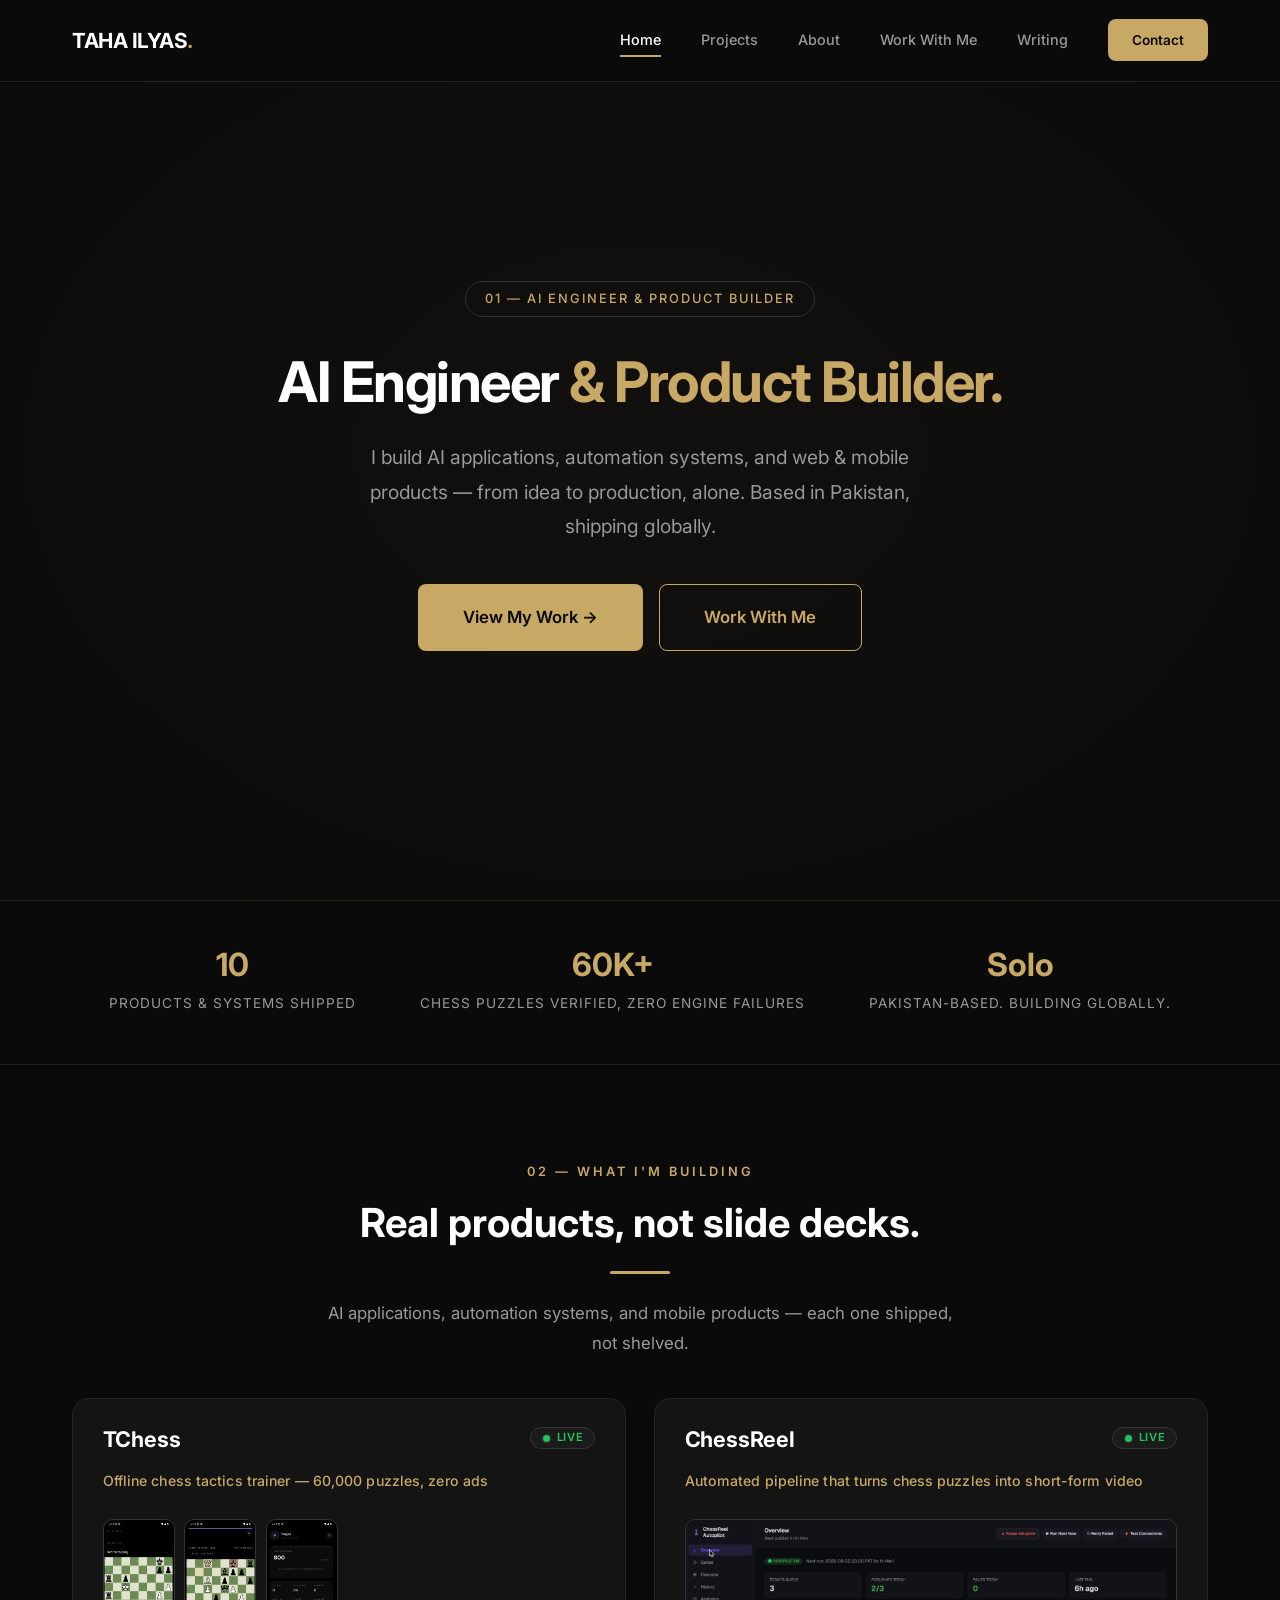
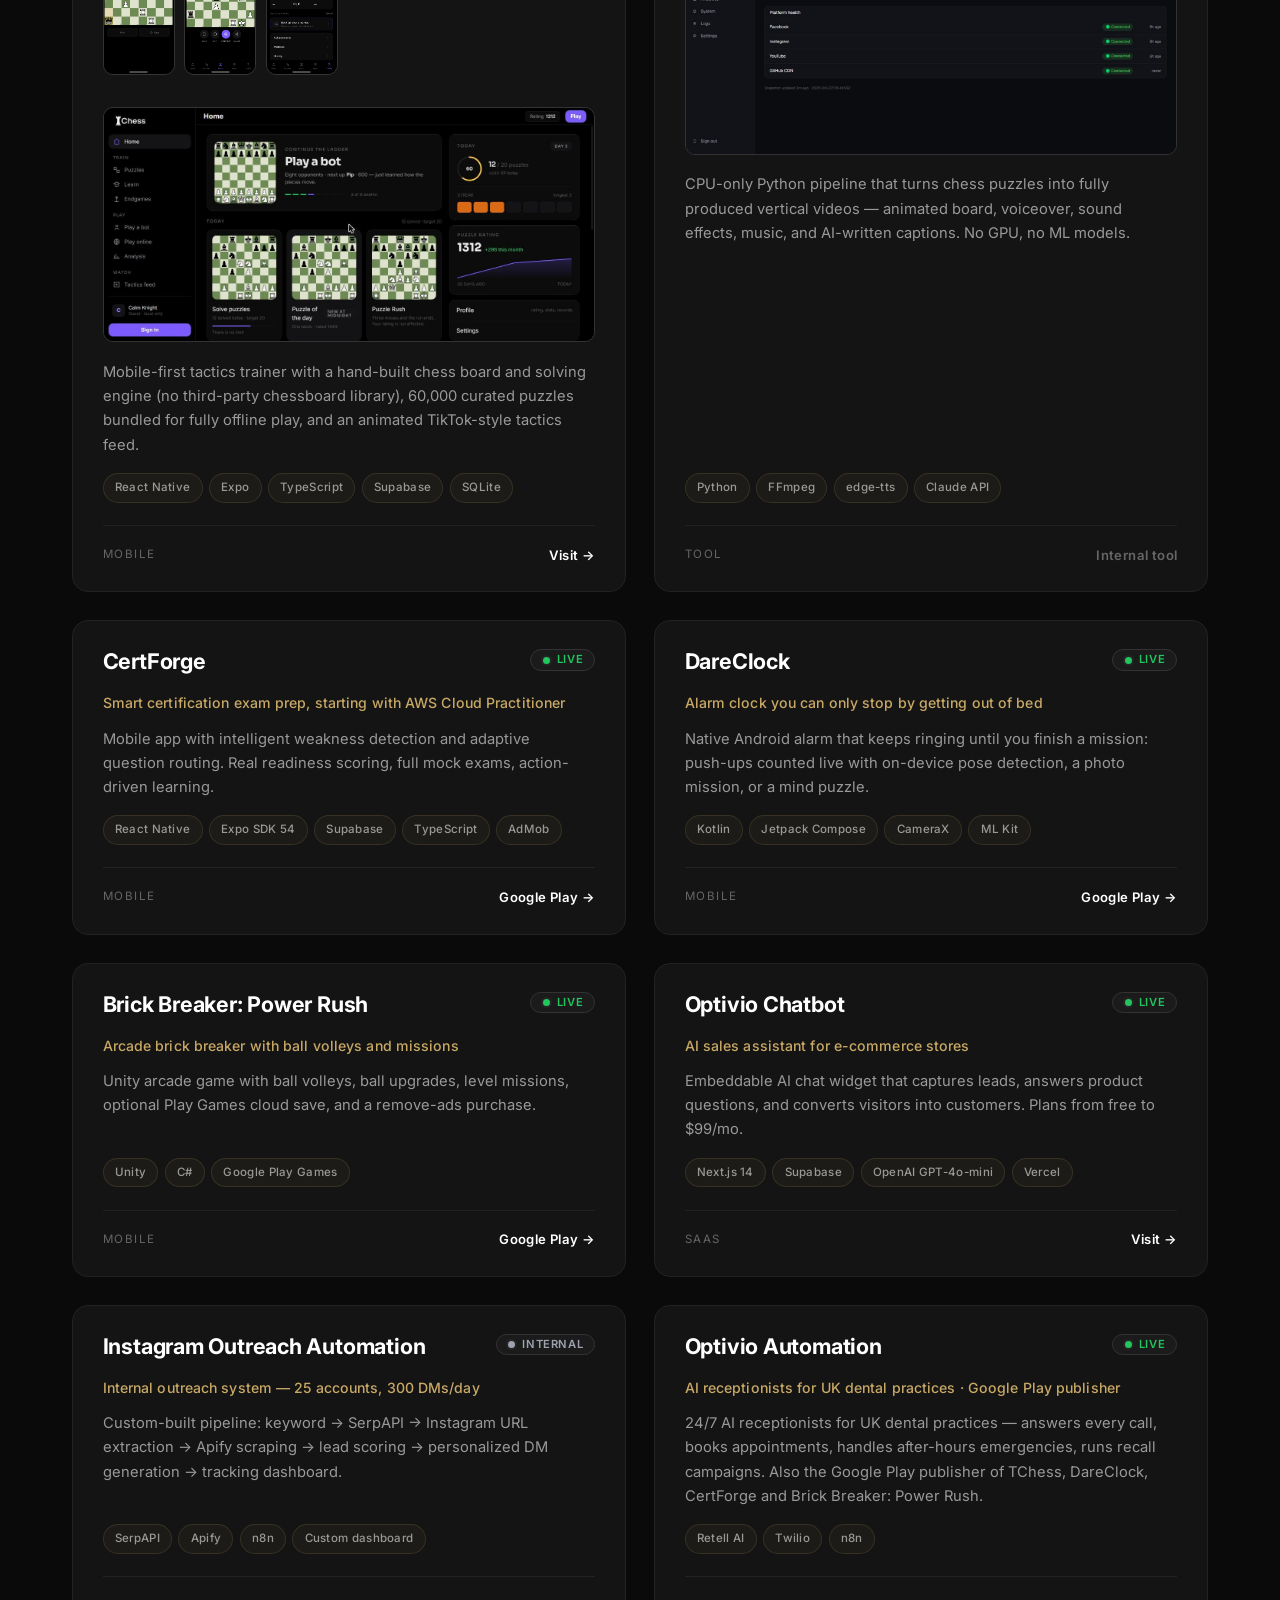
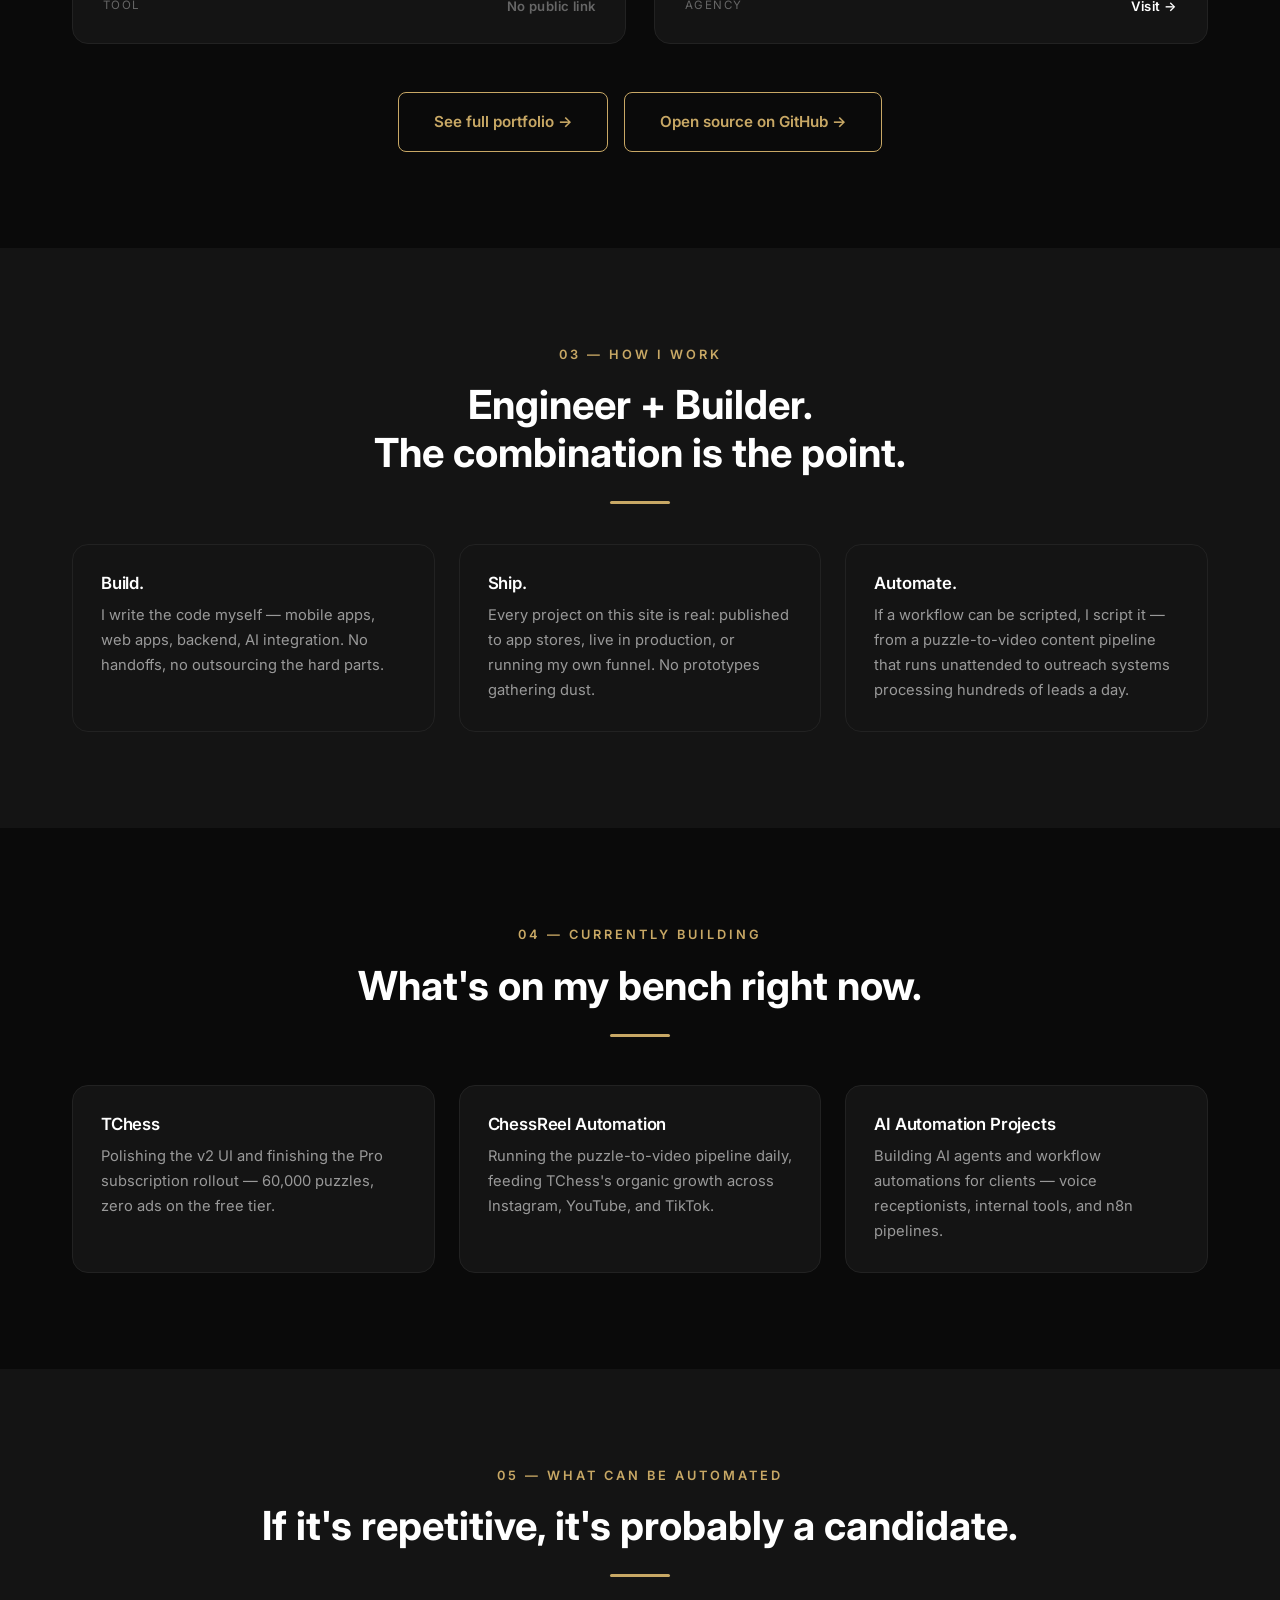
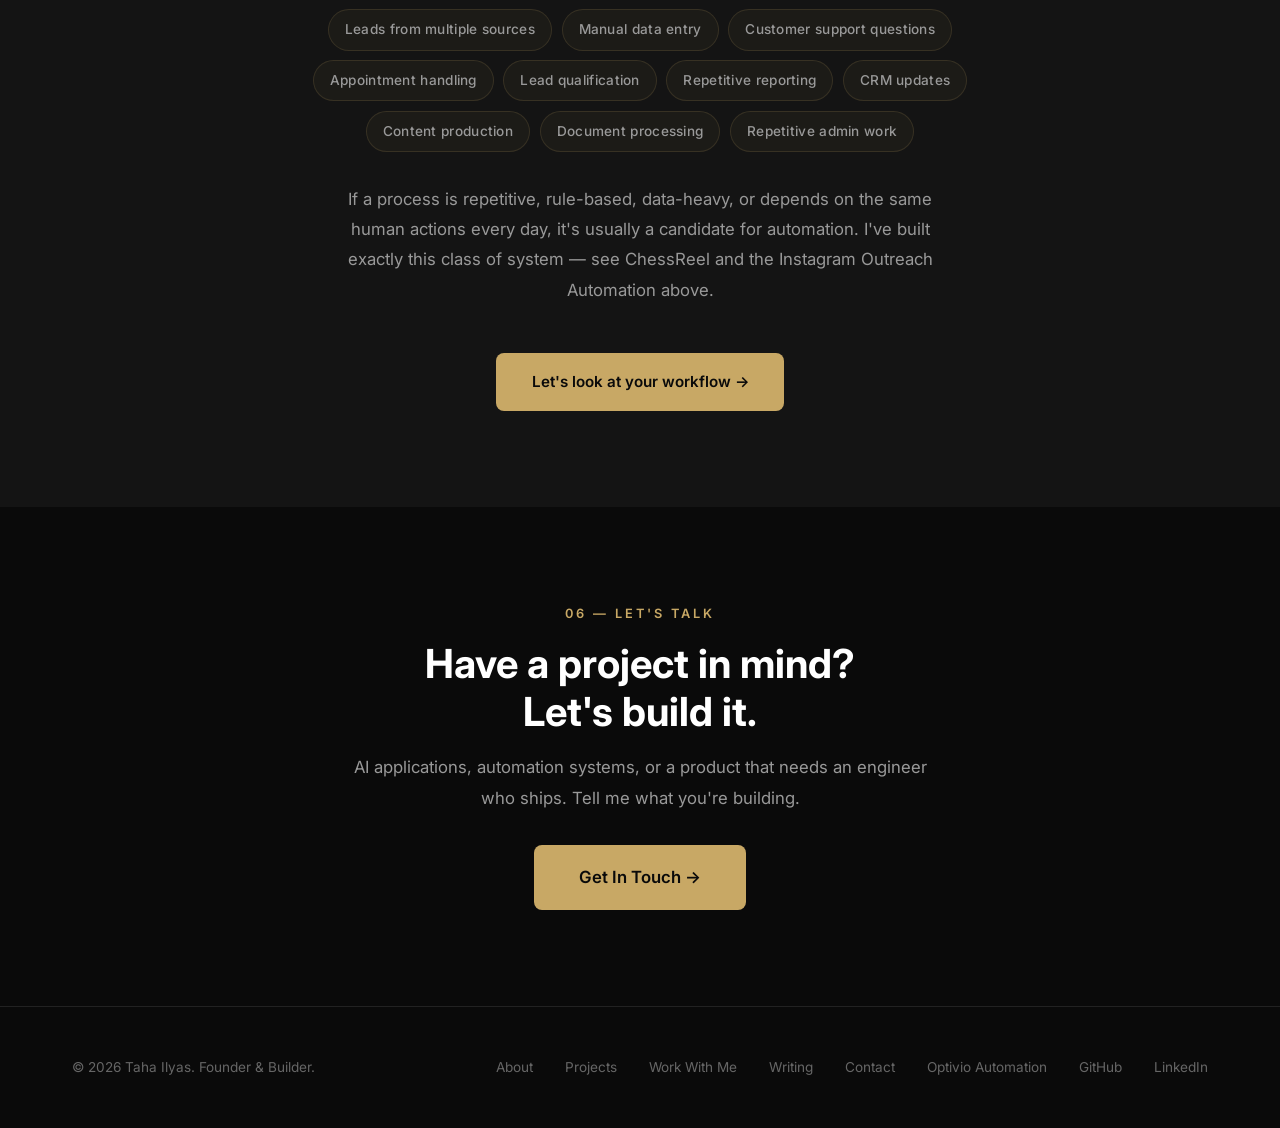
==== commit 30367373: "fix(content): drop lead-gen site links, align Optivio Automation copy - Remove cedarrapidswaterdamag" ====
--- a/index.html
+++ b/index.html
@@ -98,9 +98,8 @@
       { "@type": "ListItem", "position": 5, "item": { "@type": "SoftwareApplication", "name": "ChessReel", "url": "https://github.com/realtahailyas/chess-reels", "applicationCategory": "MultimediaApplication", "description": "Automated pipeline that turns chess puzzles into short-form video", "creator": { "@id": "https://tahailyas.com/#person" } } },
       { "@type": "ListItem", "position": 6, "item": { "@type": "SoftwareApplication", "name": "Instagram Outreach Automation", "applicationCategory": "BusinessApplication", "description": "Internal outreach automation pipeline", "creator": { "@id": "https://tahailyas.com/#person" } } },
       { "@type": "ListItem", "position": 7, "item": { "@type": "SoftwareApplication", "name": "Optivio Chatbot", "url": "https://chatbot.tahailyas.com", "applicationCategory": "BusinessApplication", "description": "AI sales assistant for e-commerce stores", "creator": { "@id": "https://tahailyas.com/#person" } } },
-      { "@type": "ListItem", "position": 8, "item": { "@type": "Organization", "@id": "https://optivioautomation.com/#organization", "name": "Optivio Automation", "url": "https://optivioautomation.com", "description": "AI automation company and Google Play publisher of TChess, DareClock, CertForge and Brick Breaker: Power Rush", "founder": { "@id": "https://tahailyas.com/#person" } } },
-      { "@type": "ListItem", "position": 9, "item": { "@type": "Organization", "name": "Optivio Media", "url": "https://optiviomedia.online", "description": "Meta Ads agency scaling e-commerce brands", "founder": { "@id": "https://tahailyas.com/#person" } } },
-      { "@type": "ListItem", "position": 10, "item": { "@type": "WebSite", "name": "Rank & Rent Portfolio", "url": "https://cedarrapidswaterdamagepro.com", "description": "Local service lead-gen sites in US markets", "creator": { "@id": "https://tahailyas.com/#person" } } }
+      { "@type": "ListItem", "position": 8, "item": { "@type": "Organization", "@id": "https://optivioautomation.com/#organization", "name": "Optivio Automation", "url": "https://optivioautomation.com", "description": "AI receptionists for UK dental practices, and the Google Play publisher of TChess, DareClock, CertForge and Brick Breaker: Power Rush", "founder": { "@id": "https://tahailyas.com/#person" } } },
+      { "@type": "ListItem", "position": 9, "item": { "@type": "Organization", "name": "Optivio Media", "url": "https://optiviomedia.online", "description": "Meta Ads agency scaling e-commerce brands", "founder": { "@id": "https://tahailyas.com/#person" } } }
     ]
   }
   </script>
@@ -222,7 +221,7 @@
         <article class="venture-card fade-in" data-category="mobile">
           <div class="venture-card__top">
             <h3 class="venture-card__name">CertForge</h3>
-            <span class="status-badge status-badge--launching">Launching</span>
+            <span class="status-badge status-badge--live">Live</span>
           </div>
           <div class="venture-card__tagline">Smart certification exam prep, starting with AWS Cloud Practitioner</div>
           <p class="venture-card__desc">Mobile app with intelligent weakness detection and adaptive question routing. Real readiness scoring, full mock exams, action-driven learning.</p>
@@ -324,8 +323,8 @@
             <h3 class="venture-card__name">Optivio Automation</h3>
             <span class="status-badge status-badge--live">Live</span>
           </div>
-          <div class="venture-card__tagline">AI voice receptionists for US local service businesses</div>
-          <p class="venture-card__desc">24/7 AI phone agents for dental clinics, HVAC companies, and med spas. Books appointments, captures leads, never misses a call. Starting $500/mo.</p>
+          <div class="venture-card__tagline">AI receptionists for UK dental practices · Google Play publisher</div>
+          <p class="venture-card__desc">24/7 AI receptionists for UK dental practices — answers every call, books appointments, handles after-hours emergencies, runs recall campaigns. Also the Google Play publisher of TChess, DareClock, CertForge and Brick Breaker: Power Rush.</p>
           <div class="stack-list">
             <span class="stack-pill">Retell AI</span>
             <span class="stack-pill">Twilio</span>
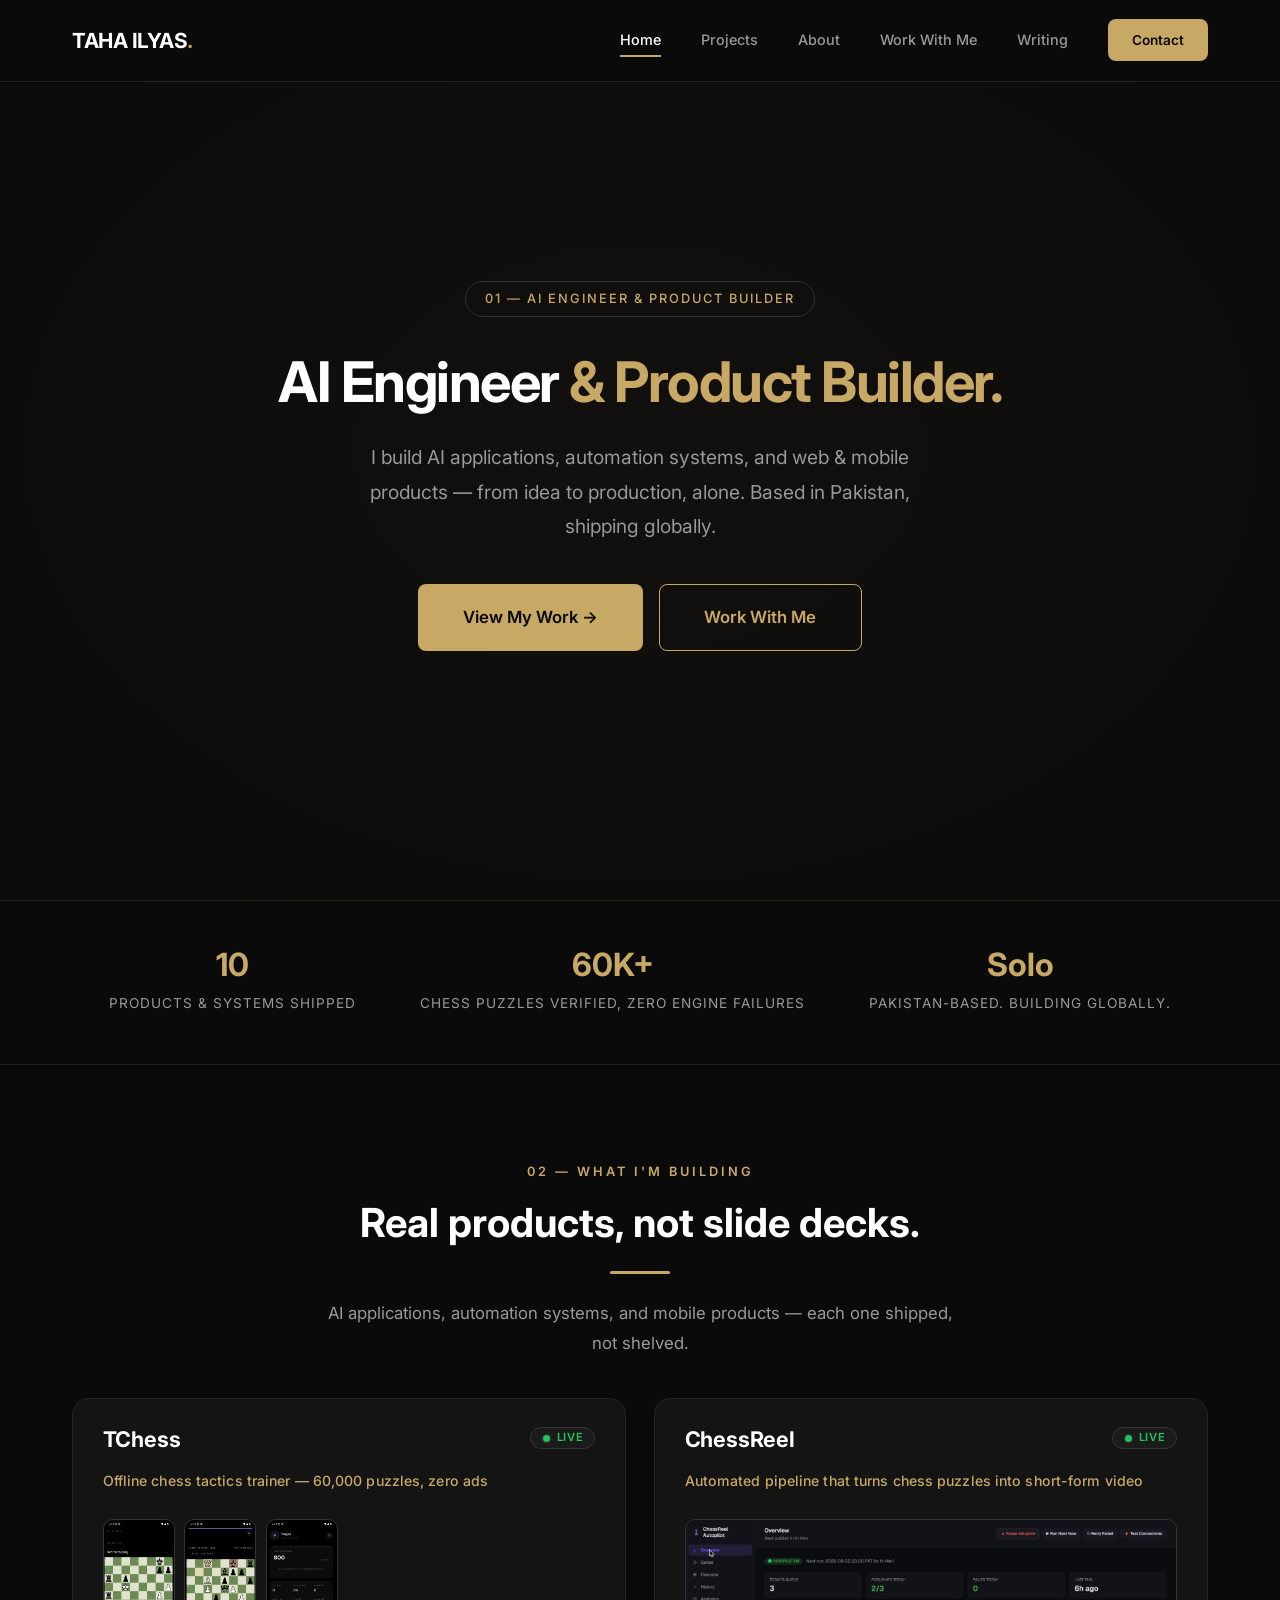
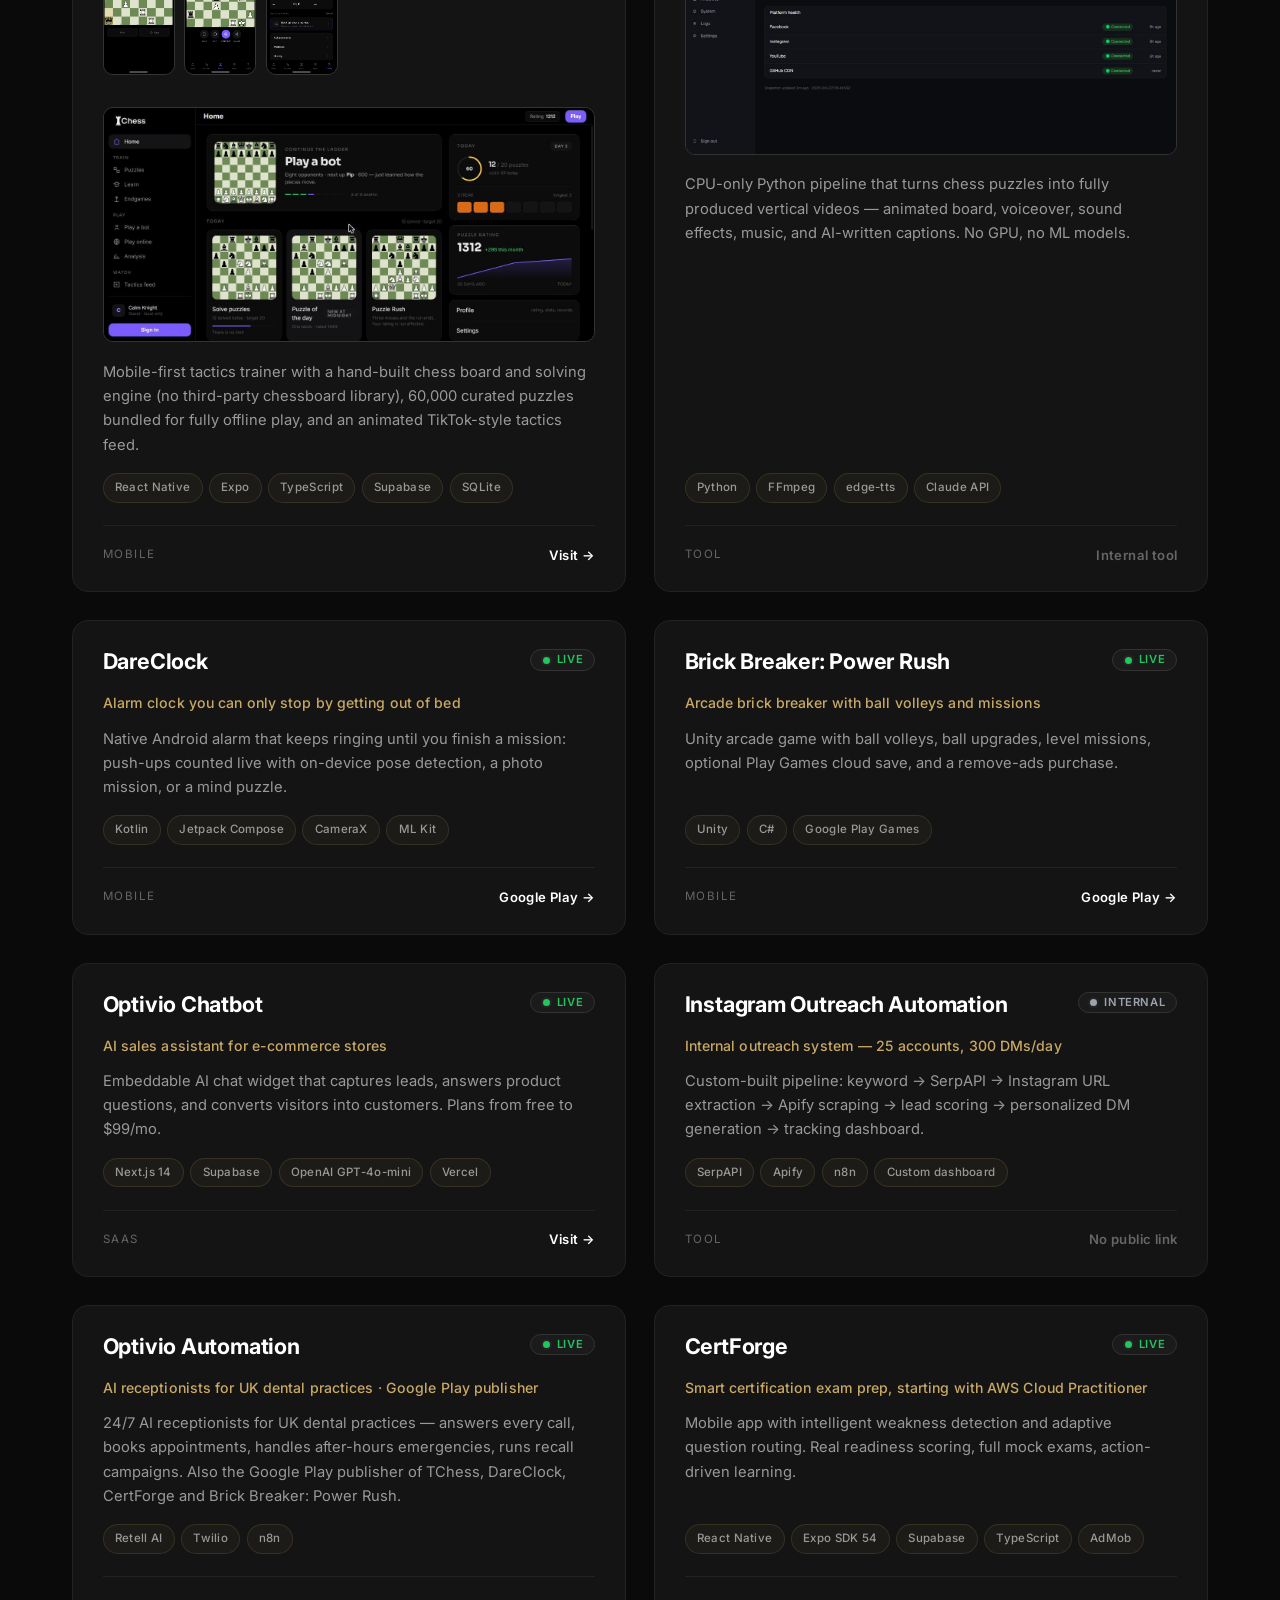
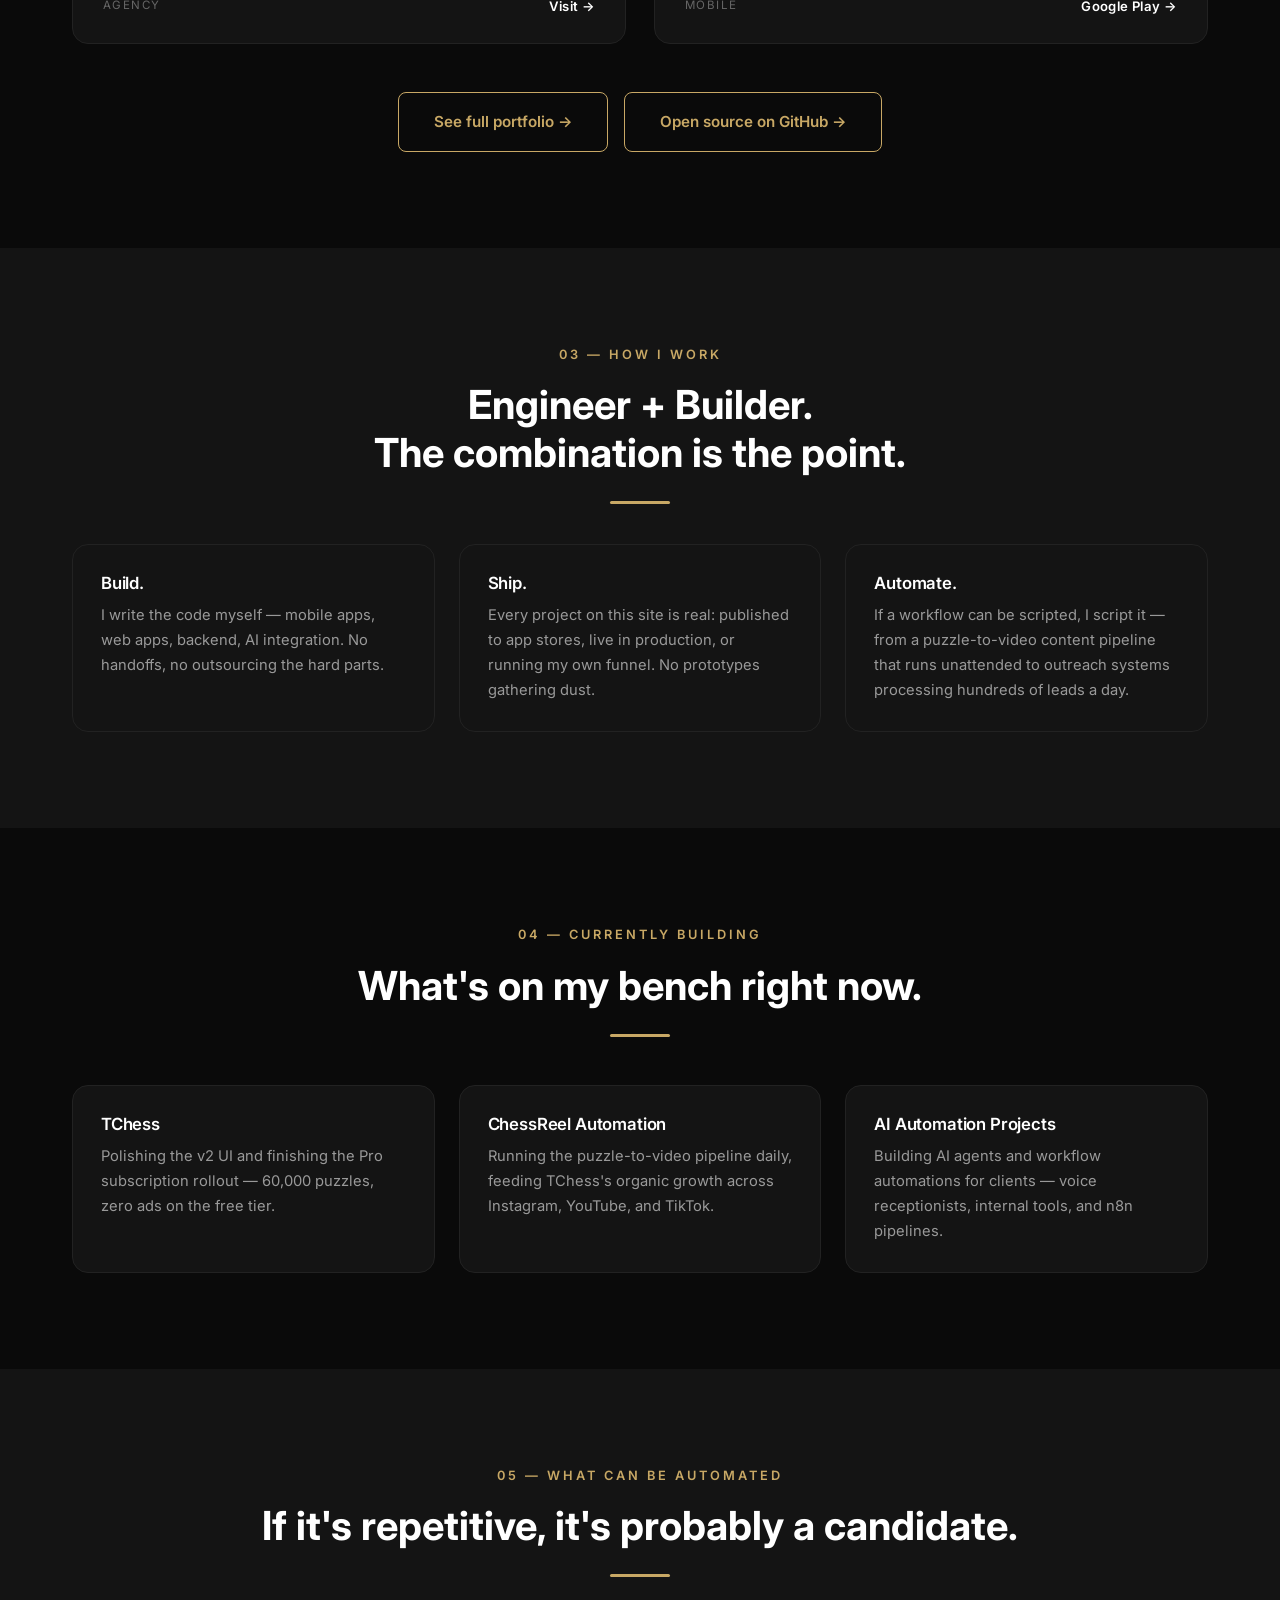
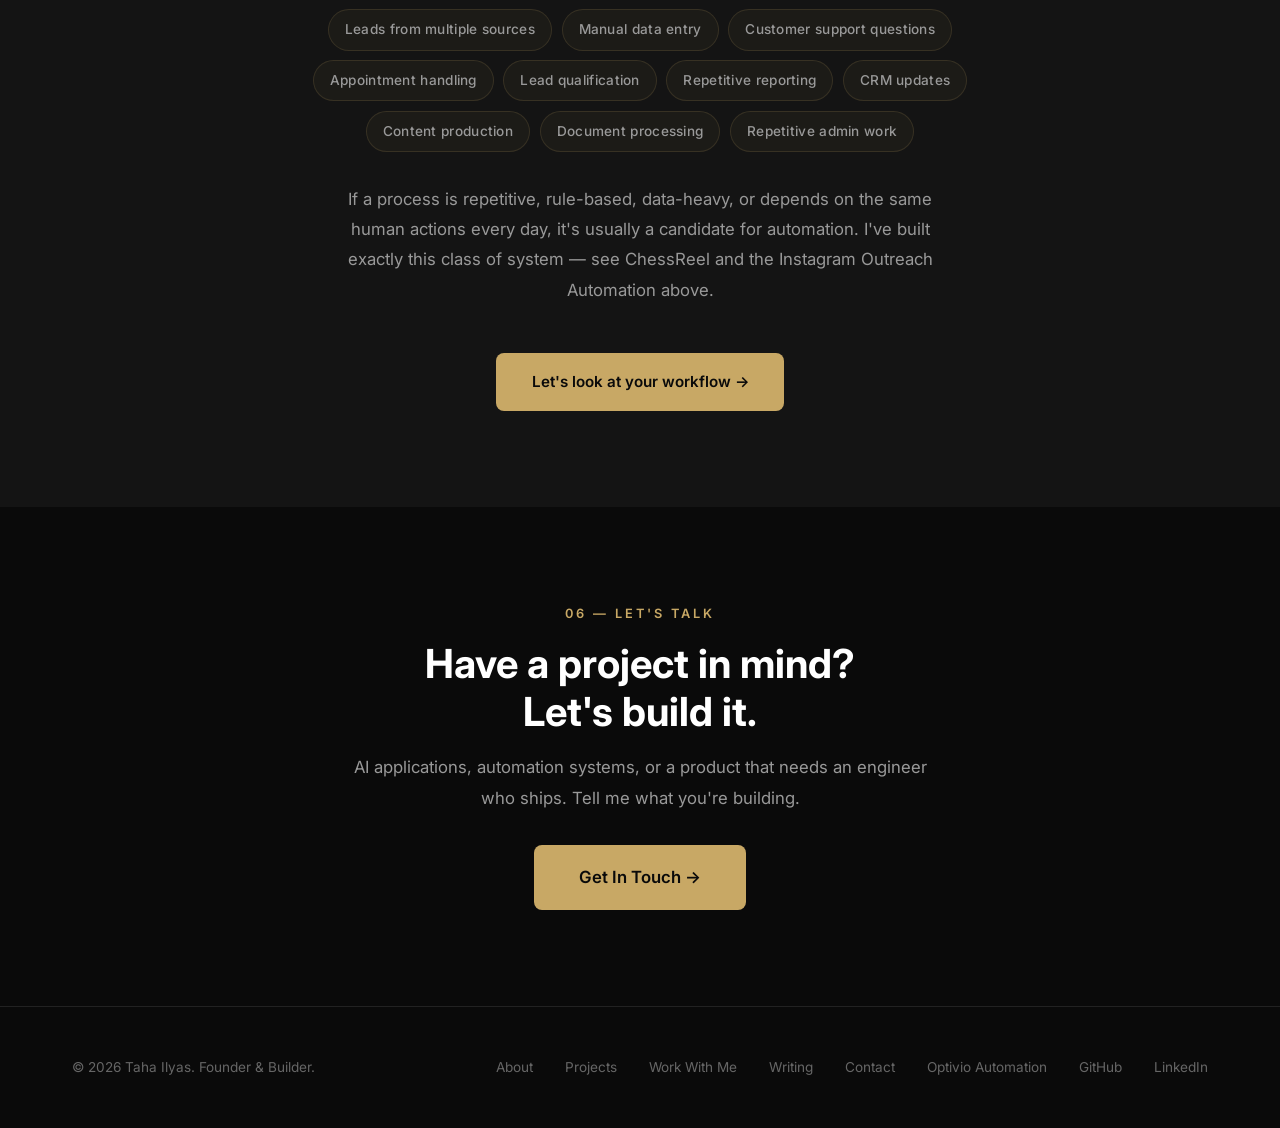
==== commit f19347a3: "fix: move CertForge to the end of the portfolio Co-Authored-By: Claude Opus 5.5 <noreply@anthropic.c" ====
--- a/index.html
+++ b/index.html
@@ -4,7 +4,7 @@
   <meta charset="UTF-8">
   <meta name="viewport" content="width=device-width, initial-scale=1.0">
   <title>Taha Ilyas — AI Engineer & Product Builder</title>
-  <meta name="description" content="AI Engineer and product builder based in Pakistan. I build AI applications, automation systems, and web & mobile products — TChess, CertForge, Optivio Chatbot, and the automation pipelines behind them.">
+  <meta name="description" content="AI Engineer and product builder based in Pakistan. I build AI applications, automation systems, and web & mobile products — TChess, Optivio Chatbot, and the automation pipelines behind them.">
   <meta name="keywords" content="Taha Ilyas, AI engineer, product builder, React Native developer, AI automation, chatbot developer, mobile app developer Pakistan">
   <meta name="author" content="Taha Ilyas">
 
@@ -52,7 +52,7 @@
     "url": "https://tahailyas.com",
     "image": "https://tahailyas.com/images/taha.png",
     "jobTitle": "Founder & Mobile App Developer",
-    "description": "AI Engineer and product builder based in Pakistan. Builder of TChess, CertForge, Optivio Chatbot, and the AI automation systems behind them.",
+    "description": "AI Engineer and product builder based in Pakistan. Builder of TChess, Optivio Chatbot, and the AI automation systems behind them.",
     "worksFor": [
       {
         "@type": "Organization",
@@ -93,13 +93,14 @@
     "itemListElement": [
       { "@type": "ListItem", "position": 1, "item": { "@type": "MobileApplication", "@id": "https://tchess.app/#app", "name": "TChess", "url": "https://tchess.app", "applicationCategory": "GameApplication", "operatingSystem": "Android, Web", "description": "Offline chess tactics trainer with 60,000 puzzles", "installUrl": "https://play.google.com/store/apps/details?id=app.tchess", "sameAs": ["https://play.google.com/store/apps/details?id=app.tchess"], "author": { "@id": "https://tahailyas.com/#person" }, "publisher": { "@id": "https://optivioautomation.com/#organization" } } },
       { "@type": "ListItem", "position": 2, "item": { "@type": "MobileApplication", "name": "DareClock", "url": "https://play.google.com/store/apps/details?id=com.dareclock", "applicationCategory": "LifestyleApplication", "operatingSystem": "Android", "description": "Alarm clock you can only stop by doing push-ups, photo or mind missions", "author": { "@id": "https://tahailyas.com/#person" }, "publisher": { "@id": "https://optivioautomation.com/#organization" } } },
-      { "@type": "ListItem", "position": 3, "item": { "@type": "MobileApplication", "@id": "https://getcertforge.app/#app", "name": "CertForge", "url": "https://getcertforge.app", "applicationCategory": "EducationalApplication", "operatingSystem": "Android", "description": "Certification exam prep app, starting with AWS Cloud Practitioner", "installUrl": "https://play.google.com/store/apps/details?id=com.getcertforge.app", "sameAs": ["https://play.google.com/store/apps/details?id=com.getcertforge.app"], "author": { "@id": "https://tahailyas.com/#person" }, "publisher": { "@id": "https://optivioautomation.com/#organization" } } },
-      { "@type": "ListItem", "position": 4, "item": { "@type": "MobileApplication", "name": "Brick Breaker: Power Rush", "url": "https://play.google.com/store/apps/details?id=com.brickrush", "applicationCategory": "GameApplication", "operatingSystem": "Android", "description": "Arcade brick breaker with ball volleys and missions", "author": { "@id": "https://tahailyas.com/#person" }, "publisher": { "@id": "https://optivioautomation.com/#organization" } } },
-      { "@type": "ListItem", "position": 5, "item": { "@type": "SoftwareApplication", "name": "ChessReel", "url": "https://github.com/realtahailyas/chess-reels", "applicationCategory": "MultimediaApplication", "description": "Automated pipeline that turns chess puzzles into short-form video", "creator": { "@id": "https://tahailyas.com/#person" } } },
-      { "@type": "ListItem", "position": 6, "item": { "@type": "SoftwareApplication", "name": "Instagram Outreach Automation", "applicationCategory": "BusinessApplication", "description": "Internal outreach automation pipeline", "creator": { "@id": "https://tahailyas.com/#person" } } },
-      { "@type": "ListItem", "position": 7, "item": { "@type": "SoftwareApplication", "name": "Optivio Chatbot", "url": "https://chatbot.tahailyas.com", "applicationCategory": "BusinessApplication", "description": "AI sales assistant for e-commerce stores", "creator": { "@id": "https://tahailyas.com/#person" } } },
-      { "@type": "ListItem", "position": 8, "item": { "@type": "Organization", "@id": "https://optivioautomation.com/#organization", "name": "Optivio Automation", "url": "https://optivioautomation.com", "description": "AI receptionists for UK dental practices, and the Google Play publisher of TChess, DareClock, CertForge and Brick Breaker: Power Rush", "founder": { "@id": "https://tahailyas.com/#person" } } },
-      { "@type": "ListItem", "position": 9, "item": { "@type": "Organization", "name": "Optivio Media", "url": "https://optiviomedia.online", "description": "Meta Ads agency scaling e-commerce brands", "founder": { "@id": "https://tahailyas.com/#person" } } }
+      { "@type": "ListItem", "position": 3, "item": { "@type": "MobileApplication", "name": "Brick Breaker: Power Rush", "url": "https://play.google.com/store/apps/details?id=com.brickrush", "applicationCategory": "GameApplication", "operatingSystem": "Android", "description": "Arcade brick breaker with ball volleys and missions", "author": { "@id": "https://tahailyas.com/#person" }, "publisher": { "@id": "https://optivioautomation.com/#organization" } } },
+      { "@type": "ListItem", "position": 4, "item": { "@type": "SoftwareApplication", "name": "ChessReel", "url": "https://github.com/realtahailyas/chess-reels", "applicationCategory": "MultimediaApplication", "description": "Automated pipeline that turns chess puzzles into short-form video", "creator": { "@id": "https://tahailyas.com/#person" } } },
+      { "@type": "ListItem", "position": 5, "item": { "@type": "SoftwareApplication", "name": "Instagram Outreach Automation", "applicationCategory": "BusinessApplication", "description": "Internal outreach automation pipeline", "creator": { "@id": "https://tahailyas.com/#person" } } },
+      { "@type": "ListItem", "position": 6, "item": { "@type": "SoftwareApplication", "name": "Optivio Chatbot", "url": "https://chatbot.tahailyas.com", "applicationCategory": "BusinessApplication", "description": "AI sales assistant for e-commerce stores", "creator": { "@id": "https://tahailyas.com/#person" } } },
+      { "@type": "ListItem", "position": 7, "item": { "@type": "Organization", "@id": "https://optivioautomation.com/#organization", "name": "Optivio Automation", "url": "https://optivioautomation.com", "description": "AI receptionists for UK dental practices, and the Google Play publisher of TChess, DareClock, CertForge and Brick Breaker: Power Rush", "founder": { "@id": "https://tahailyas.com/#person" } } },
+      { "@type": "ListItem", "position": 8, "item": { "@type": "Organization", "name": "Optivio Media", "url": "https://optiviomedia.online", "description": "Meta Ads agency scaling e-commerce brands", "founder": { "@id": "https://tahailyas.com/#person" } } }+,
+      { "@type": "ListItem", "position": 9, "item": { "@type": "MobileApplication", "@id": "https://getcertforge.app/#app", "name": "CertForge", "url": "https://getcertforge.app", "applicationCategory": "EducationalApplication", "operatingSystem": "Android", "description": "Certification exam prep app, starting with AWS Cloud Practitioner", "installUrl": "https://play.google.com/store/apps/details?id=com.getcertforge.app", "sameAs": ["https://play.google.com/store/apps/details?id=com.getcertforge.app"], "author": { "@id": "https://tahailyas.com/#person" }, "publisher": { "@id": "https://optivioautomation.com/#organization" } } }
     ]
   }
   </script>
@@ -217,7 +218,105 @@
           </div>
         </article>
 
-        <!-- 3. CertForge -->
+        <!-- DareClock -->
+        <article class="venture-card fade-in" data-category="mobile">
+          <div class="venture-card__top">
+            <h3 class="venture-card__name">DareClock</h3>
+            <span class="status-badge status-badge--live">Live</span>
+          </div>
+          <div class="venture-card__tagline">Alarm clock you can only stop by getting out of bed</div>
+          <p class="venture-card__desc">Native Android alarm that keeps ringing until you finish a mission: push-ups counted live with on-device pose detection, a photo mission, or a mind puzzle.</p>
+          <div class="stack-list">
+            <span class="stack-pill">Kotlin</span>
+            <span class="stack-pill">Jetpack Compose</span>
+            <span class="stack-pill">CameraX</span>
+            <span class="stack-pill">ML Kit</span>
+          </div>
+          <div class="venture-card__foot">
+            <span class="venture-card__category" style="font-size:0.72rem;letter-spacing:1.5px;text-transform:uppercase;color:var(--text-dark);">Mobile</span>
+            <a class="venture-card__link" href="https://play.google.com/store/apps/details?id=com.dareclock" target="_blank" rel="noopener">Google Play →</a>
+          </div>
+        </article>
+
+        <!-- Brick Breaker: Power Rush -->
+        <article class="venture-card fade-in" data-category="mobile">
+          <div class="venture-card__top">
+            <h3 class="venture-card__name">Brick Breaker: Power Rush</h3>
+            <span class="status-badge status-badge--live">Live</span>
+          </div>
+          <div class="venture-card__tagline">Arcade brick breaker with ball volleys and missions</div>
+          <p class="venture-card__desc">Unity arcade game with ball volleys, ball upgrades, level missions, optional Play Games cloud save, and a remove-ads purchase.</p>
+          <div class="stack-list">
+            <span class="stack-pill">Unity</span>
+            <span class="stack-pill">C#</span>
+            <span class="stack-pill">Google Play Games</span>
+          </div>
+          <div class="venture-card__foot">
+            <span class="venture-card__category" style="font-size:0.72rem;letter-spacing:1.5px;text-transform:uppercase;color:var(--text-dark);">Mobile</span>
+            <a class="venture-card__link" href="https://play.google.com/store/apps/details?id=com.brickrush" target="_blank" rel="noopener">Google Play →</a>
+          </div>
+        </article>
+
+        <!-- 3. Optivio Chatbot -->
+        <article class="venture-card fade-in" data-category="saas">
+          <div class="venture-card__top">
+            <h3 class="venture-card__name">Optivio Chatbot</h3>
+            <span class="status-badge status-badge--live">Live</span>
+          </div>
+          <div class="venture-card__tagline">AI sales assistant for e-commerce stores</div>
+          <p class="venture-card__desc">Embeddable AI chat widget that captures leads, answers product questions, and converts visitors into customers. Plans from free to $99/mo.</p>
+          <div class="stack-list">
+            <span class="stack-pill">Next.js 14</span>
+            <span class="stack-pill">Supabase</span>
+            <span class="stack-pill">OpenAI GPT-4o-mini</span>
+            <span class="stack-pill">Vercel</span>
+          </div>
+          <div class="venture-card__foot">
+            <span class="venture-card__category" style="font-size:0.72rem;letter-spacing:1.5px;text-transform:uppercase;color:var(--text-dark);">SaaS</span>
+            <a class="venture-card__link" href="https://chatbot.tahailyas.com" target="_blank" rel="noopener">Visit →</a>
+          </div>
+        </article>
+
+        <!-- 4. Instagram Outreach Automation -->
+        <article class="venture-card fade-in" data-category="tool">
+          <div class="venture-card__top">
+            <h3 class="venture-card__name">Instagram Outreach Automation</h3>
+            <span class="status-badge status-badge--internal">Internal</span>
+          </div>
+          <div class="venture-card__tagline">Internal outreach system — 25 accounts, 300 DMs/day</div>
+          <p class="venture-card__desc">Custom-built pipeline: keyword → SerpAPI → Instagram URL extraction → Apify scraping → lead scoring → personalized DM generation → tracking dashboard.</p>
+          <div class="stack-list">
+            <span class="stack-pill">SerpAPI</span>
+            <span class="stack-pill">Apify</span>
+            <span class="stack-pill">n8n</span>
+            <span class="stack-pill">Custom dashboard</span>
+          </div>
+          <div class="venture-card__foot">
+            <span class="venture-card__category" style="font-size:0.72rem;letter-spacing:1.5px;text-transform:uppercase;color:var(--text-dark);">Tool</span>
+            <span class="venture-card__link venture-card__link--muted">No public link</span>
+          </div>
+        </article>
+
+        <!-- 5. Optivio Automation -->
+        <article class="venture-card fade-in" data-category="agency">
+          <div class="venture-card__top">
+            <h3 class="venture-card__name">Optivio Automation</h3>
+            <span class="status-badge status-badge--live">Live</span>
+          </div>
+          <div class="venture-card__tagline">AI receptionists for UK dental practices · Google Play publisher</div>
+          <p class="venture-card__desc">24/7 AI receptionists for UK dental practices — answers every call, books appointments, handles after-hours emergencies, runs recall campaigns. Also the Google Play publisher of TChess, DareClock, CertForge and Brick Breaker: Power Rush.</p>
+          <div class="stack-list">
+            <span class="stack-pill">Retell AI</span>
+            <span class="stack-pill">Twilio</span>
+            <span class="stack-pill">n8n</span>
+          </div>
+          <div class="venture-card__foot">
+            <span class="venture-card__category" style="font-size:0.72rem;letter-spacing:1.5px;text-transform:uppercase;color:var(--text-dark);">Agency</span>
+            <a class="venture-card__link" href="https://optivioautomation.com" target="_blank" rel="noopener">Visit →</a>
+          </div>
+        </article>
+
+        <!-- 6. CertForge -->
         <article class="venture-card fade-in" data-category="mobile">
           <div class="venture-card__top">
             <h3 class="venture-card__name">CertForge</h3>
@@ -235,104 +334,6 @@
           <div class="venture-card__foot">
             <span class="venture-card__category" style="font-size:0.72rem;letter-spacing:1.5px;text-transform:uppercase;color:var(--text-dark);">Mobile</span>
             <a class="venture-card__link" href="https://play.google.com/store/apps/details?id=com.getcertforge.app" target="_blank" rel="noopener">Google Play →</a>
-          </div>
-        </article>
-
-        <!-- DareClock -->
-        <article class="venture-card fade-in" data-category="mobile">
-          <div class="venture-card__top">
-            <h3 class="venture-card__name">DareClock</h3>
-            <span class="status-badge status-badge--live">Live</span>
-          </div>
-          <div class="venture-card__tagline">Alarm clock you can only stop by getting out of bed</div>
-          <p class="venture-card__desc">Native Android alarm that keeps ringing until you finish a mission: push-ups counted live with on-device pose detection, a photo mission, or a mind puzzle.</p>
-          <div class="stack-list">
-            <span class="stack-pill">Kotlin</span>
-            <span class="stack-pill">Jetpack Compose</span>
-            <span class="stack-pill">CameraX</span>
-            <span class="stack-pill">ML Kit</span>
-          </div>
-          <div class="venture-card__foot">
-            <span class="venture-card__category" style="font-size:0.72rem;letter-spacing:1.5px;text-transform:uppercase;color:var(--text-dark);">Mobile</span>
-            <a class="venture-card__link" href="https://play.google.com/store/apps/details?id=com.dareclock" target="_blank" rel="noopener">Google Play →</a>
-          </div>
-        </article>
-
-        <!-- Brick Breaker: Power Rush -->
-        <article class="venture-card fade-in" data-category="mobile">
-          <div class="venture-card__top">
-            <h3 class="venture-card__name">Brick Breaker: Power Rush</h3>
-            <span class="status-badge status-badge--live">Live</span>
-          </div>
-          <div class="venture-card__tagline">Arcade brick breaker with ball volleys and missions</div>
-          <p class="venture-card__desc">Unity arcade game with ball volleys, ball upgrades, level missions, optional Play Games cloud save, and a remove-ads purchase.</p>
-          <div class="stack-list">
-            <span class="stack-pill">Unity</span>
-            <span class="stack-pill">C#</span>
-            <span class="stack-pill">Google Play Games</span>
-          </div>
-          <div class="venture-card__foot">
-            <span class="venture-card__category" style="font-size:0.72rem;letter-spacing:1.5px;text-transform:uppercase;color:var(--text-dark);">Mobile</span>
-            <a class="venture-card__link" href="https://play.google.com/store/apps/details?id=com.brickrush" target="_blank" rel="noopener">Google Play →</a>
-          </div>
-        </article>
-
-        <!-- 4. Optivio Chatbot -->
-        <article class="venture-card fade-in" data-category="saas">
-          <div class="venture-card__top">
-            <h3 class="venture-card__name">Optivio Chatbot</h3>
-            <span class="status-badge status-badge--live">Live</span>
-          </div>
-          <div class="venture-card__tagline">AI sales assistant for e-commerce stores</div>
-          <p class="venture-card__desc">Embeddable AI chat widget that captures leads, answers product questions, and converts visitors into customers. Plans from free to $99/mo.</p>
-          <div class="stack-list">
-            <span class="stack-pill">Next.js 14</span>
-            <span class="stack-pill">Supabase</span>
-            <span class="stack-pill">OpenAI GPT-4o-mini</span>
-            <span class="stack-pill">Vercel</span>
-          </div>
-          <div class="venture-card__foot">
-            <span class="venture-card__category" style="font-size:0.72rem;letter-spacing:1.5px;text-transform:uppercase;color:var(--text-dark);">SaaS</span>
-            <a class="venture-card__link" href="https://chatbot.tahailyas.com" target="_blank" rel="noopener">Visit →</a>
-          </div>
-        </article>
-
-        <!-- 5. Instagram Outreach Automation -->
-        <article class="venture-card fade-in" data-category="tool">
-          <div class="venture-card__top">
-            <h3 class="venture-card__name">Instagram Outreach Automation</h3>
-            <span class="status-badge status-badge--internal">Internal</span>
-          </div>
-          <div class="venture-card__tagline">Internal outreach system — 25 accounts, 300 DMs/day</div>
-          <p class="venture-card__desc">Custom-built pipeline: keyword → SerpAPI → Instagram URL extraction → Apify scraping → lead scoring → personalized DM generation → tracking dashboard.</p>
-          <div class="stack-list">
-            <span class="stack-pill">SerpAPI</span>
-            <span class="stack-pill">Apify</span>
-            <span class="stack-pill">n8n</span>
-            <span class="stack-pill">Custom dashboard</span>
-          </div>
-          <div class="venture-card__foot">
-            <span class="venture-card__category" style="font-size:0.72rem;letter-spacing:1.5px;text-transform:uppercase;color:var(--text-dark);">Tool</span>
-            <span class="venture-card__link venture-card__link--muted">No public link</span>
-          </div>
-        </article>
-
-        <!-- 6. Optivio Automation -->
-        <article class="venture-card fade-in" data-category="agency">
-          <div class="venture-card__top">
-            <h3 class="venture-card__name">Optivio Automation</h3>
-            <span class="status-badge status-badge--live">Live</span>
-          </div>
-          <div class="venture-card__tagline">AI receptionists for UK dental practices · Google Play publisher</div>
-          <p class="venture-card__desc">24/7 AI receptionists for UK dental practices — answers every call, books appointments, handles after-hours emergencies, runs recall campaigns. Also the Google Play publisher of TChess, DareClock, CertForge and Brick Breaker: Power Rush.</p>
-          <div class="stack-list">
-            <span class="stack-pill">Retell AI</span>
-            <span class="stack-pill">Twilio</span>
-            <span class="stack-pill">n8n</span>
-          </div>
-          <div class="venture-card__foot">
-            <span class="venture-card__category" style="font-size:0.72rem;letter-spacing:1.5px;text-transform:uppercase;color:var(--text-dark);">Agency</span>
-            <a class="venture-card__link" href="https://optivioautomation.com" target="_blank" rel="noopener">Visit →</a>
           </div>
         </article>
 
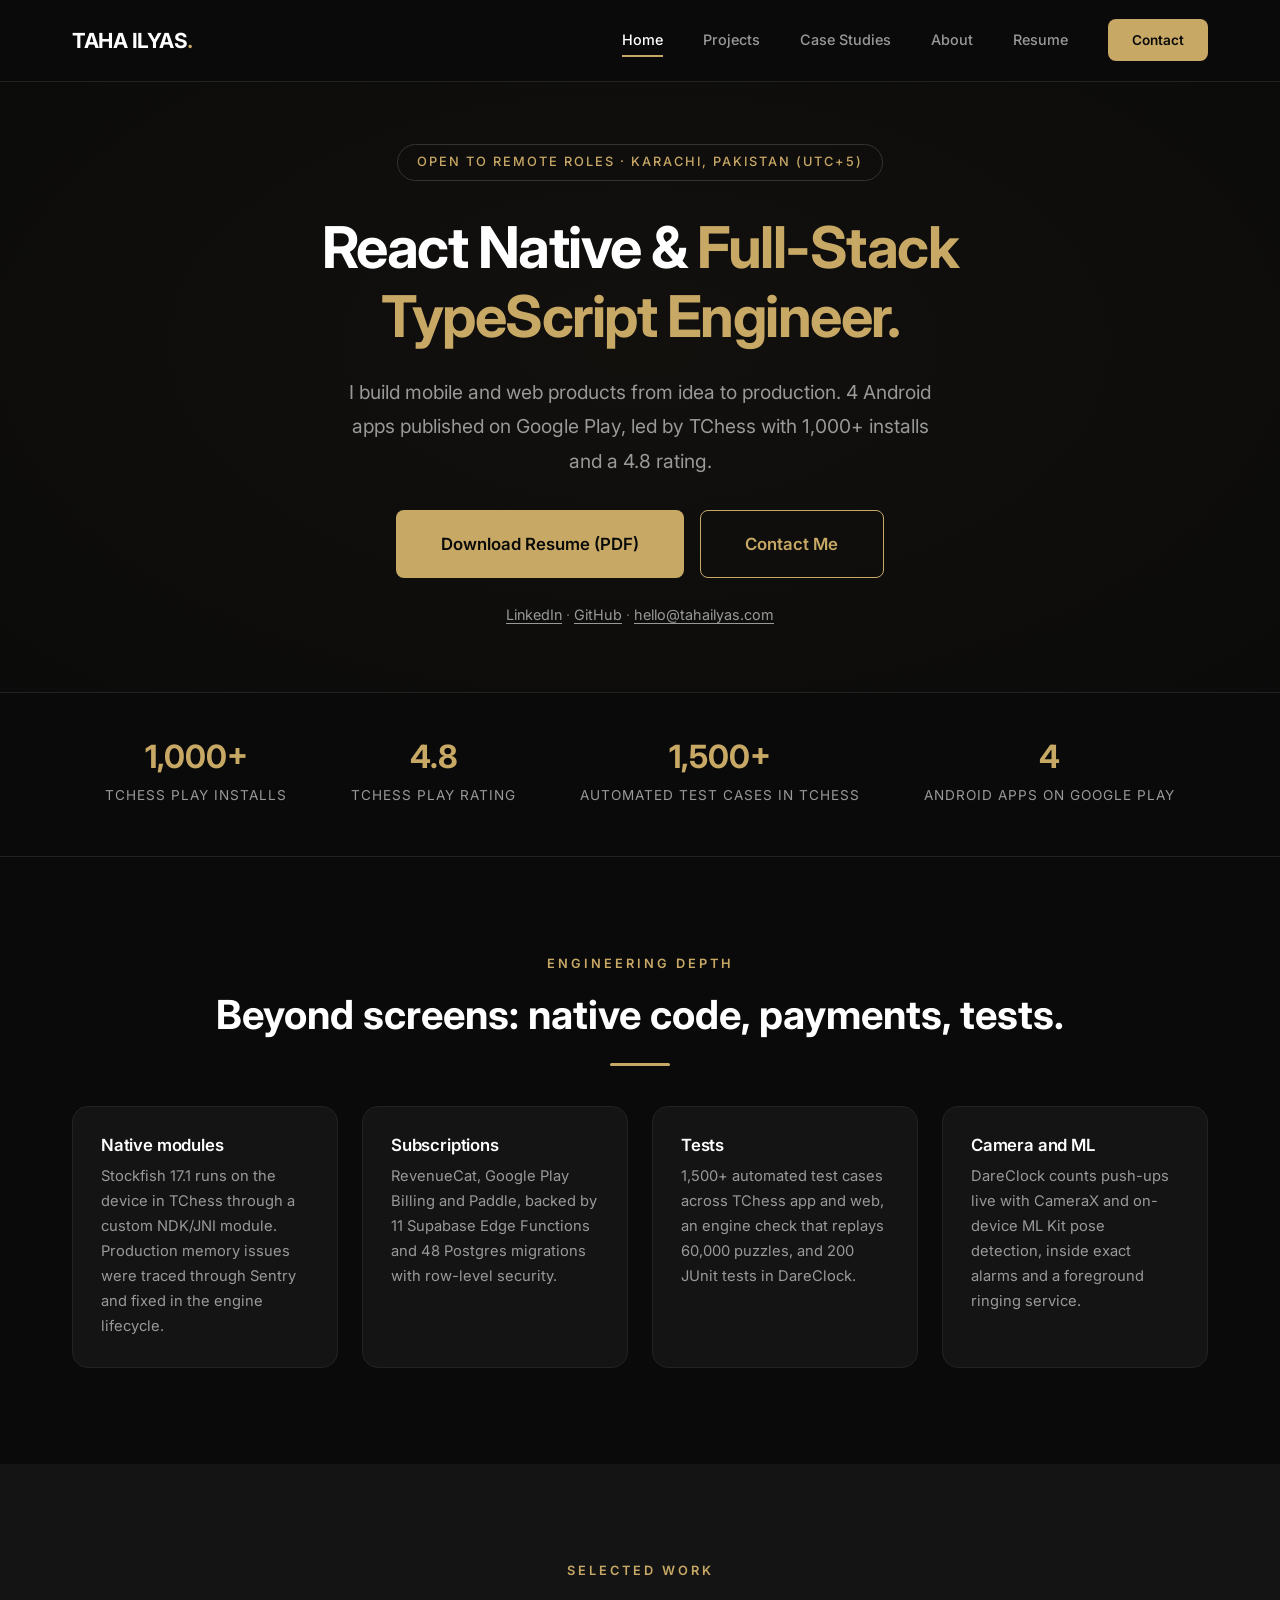
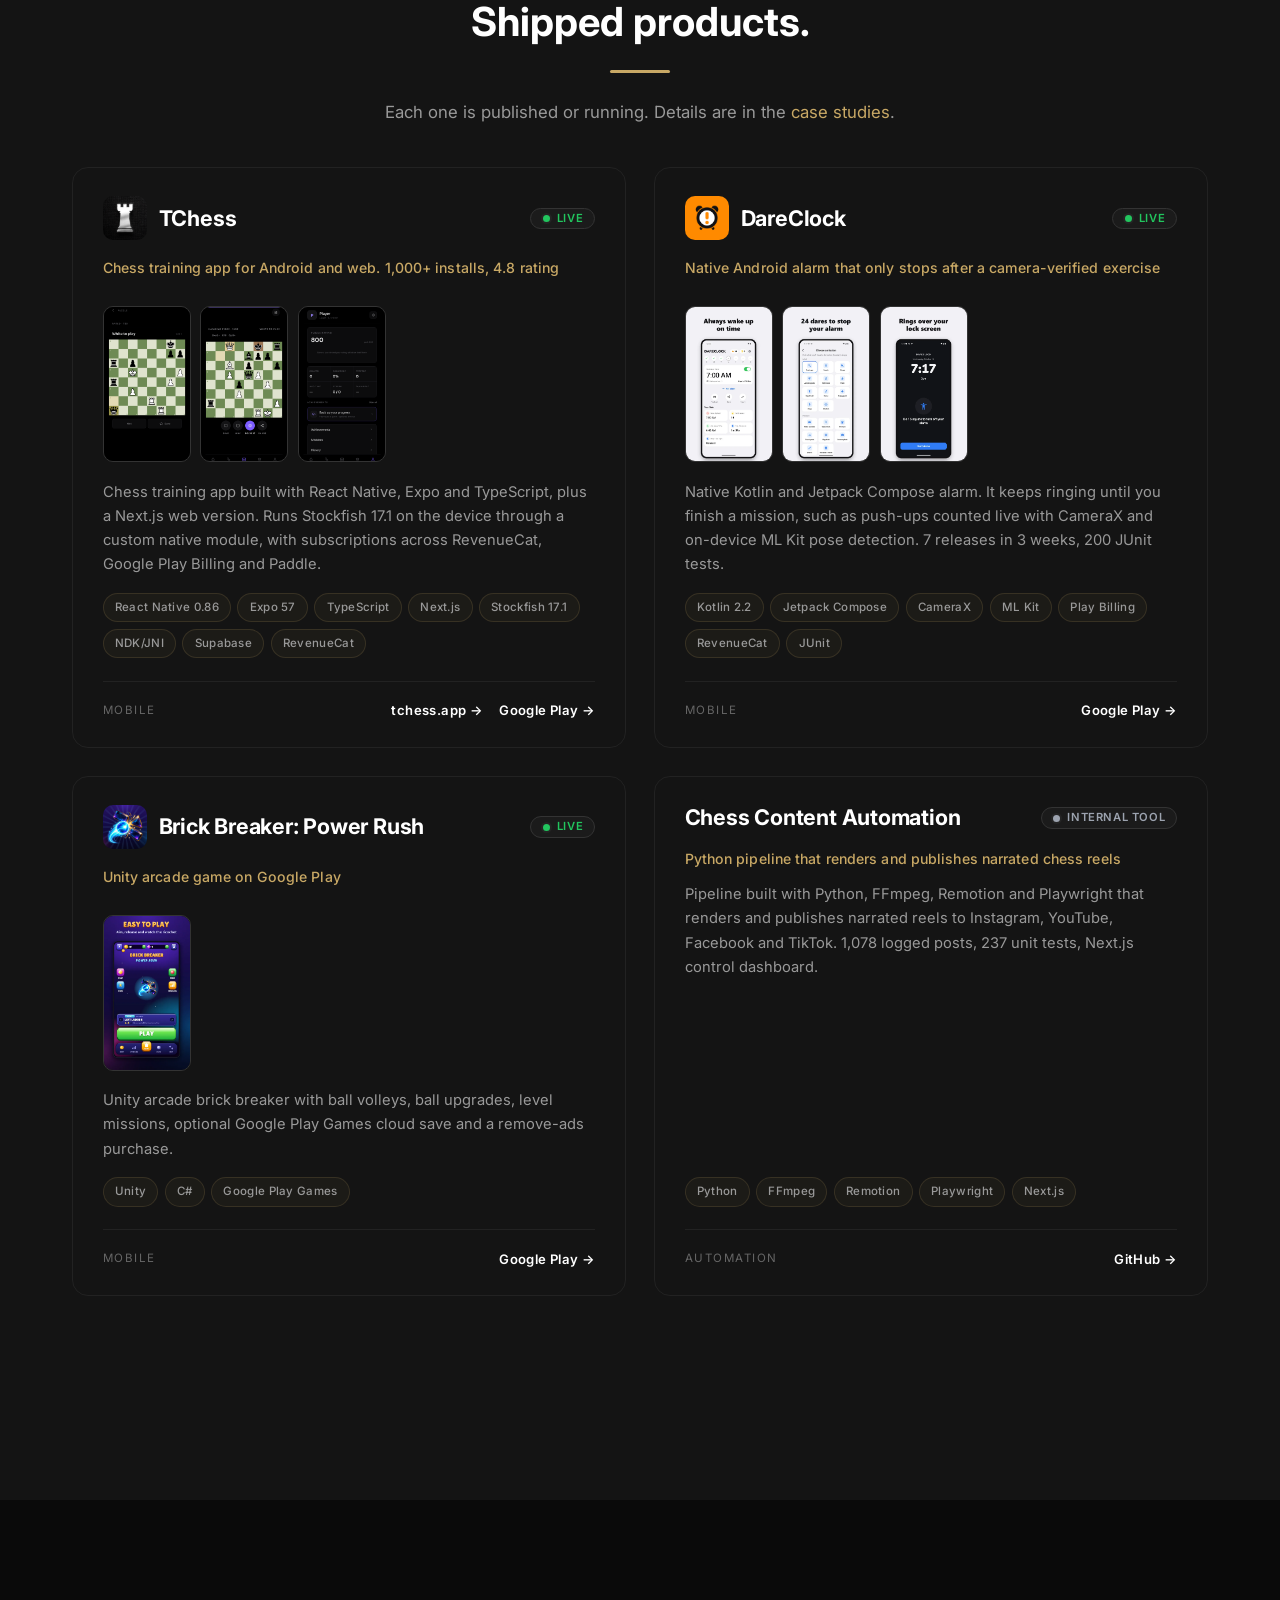
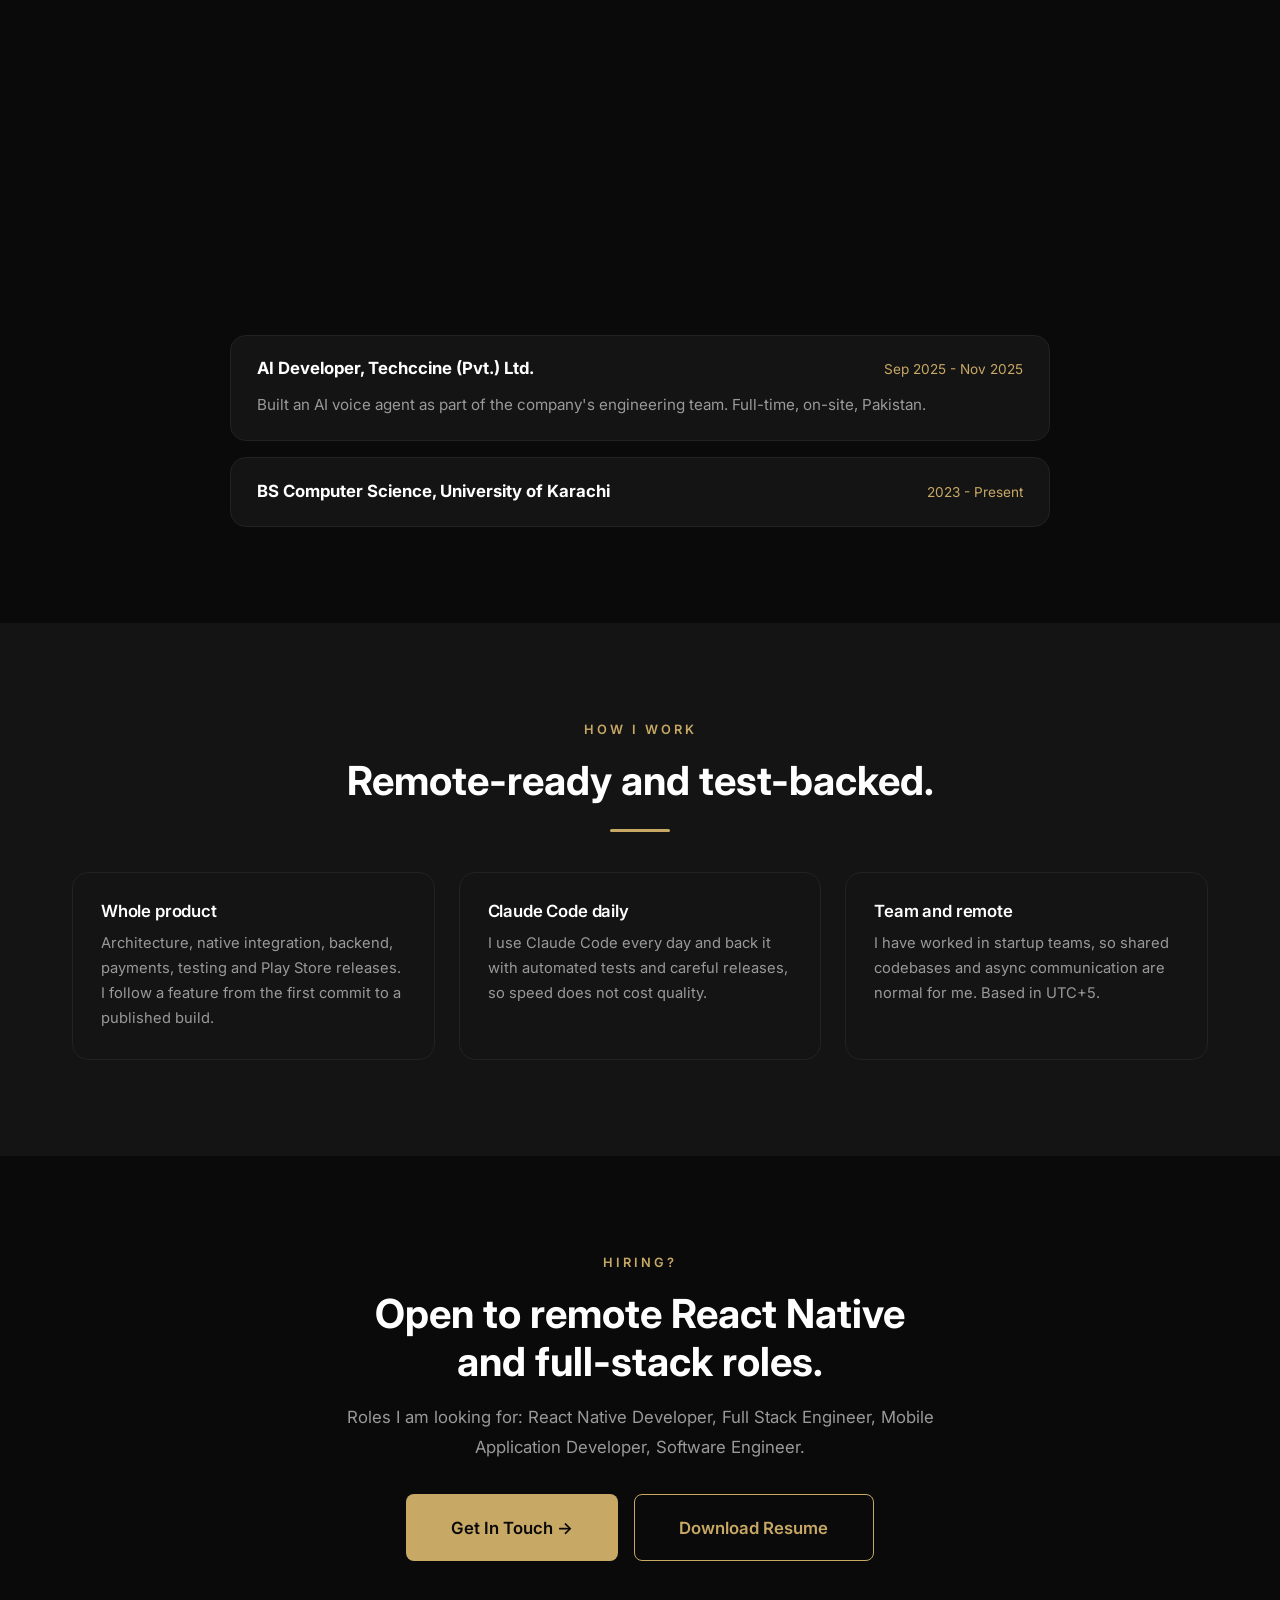
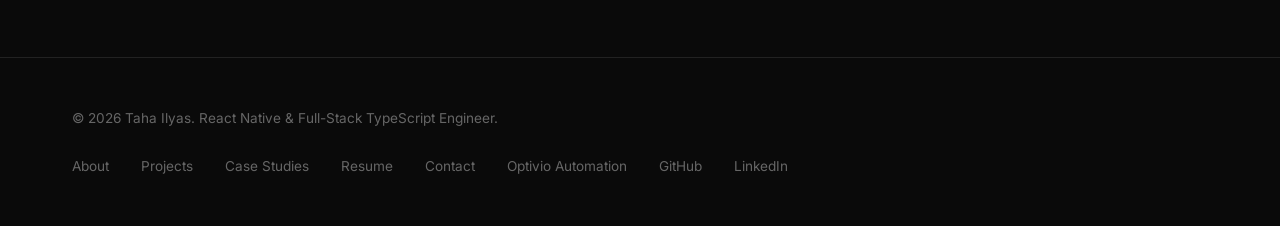
==== commit be58241d: "feat: reposition site as React Native & full-stack TypeScript engineer Recruiter-first hero with res" ====
--- a/index.html
+++ b/index.html
@@ -3,21 +3,20 @@
 <head>
   <meta charset="UTF-8">
   <meta name="viewport" content="width=device-width, initial-scale=1.0">
-  <title>Taha Ilyas — AI Engineer & Product Builder</title>
-  <meta name="description" content="AI Engineer and product builder based in Pakistan. I build AI applications, automation systems, and web & mobile products — TChess, Optivio Chatbot, and the automation pipelines behind them.">
-  <meta name="keywords" content="Taha Ilyas, AI engineer, product builder, React Native developer, AI automation, chatbot developer, mobile app developer Pakistan">
+  <title>Taha Ilyas | React Native &amp; Full-Stack TypeScript Engineer</title>
+  <meta name="description" content="React Native and full-stack TypeScript engineer in Karachi, Pakistan (UTC+5), open to remote roles. 4 Android apps on Google Play, led by TChess: 1,000+ installs, 4.8 rating.">
   <meta name="author" content="Taha Ilyas">
 
-  <meta property="og:title" content="Taha Ilyas — AI Engineer & Product Builder">
-  <meta property="og:description" content="I build AI applications, automation systems, and web & mobile products. See what's shipped.">
+  <meta property="og:title" content="Taha Ilyas | React Native &amp; Full-Stack TypeScript Engineer">
+  <meta property="og:description" content="Open to remote roles. 4 Android apps on Google Play, TChess with 1,000+ installs and a 4.8 rating.">
   <meta property="og:type" content="website">
   <meta property="og:url" content="https://tahailyas.com/">
   <meta property="og:image" content="https://tahailyas.com/images/og-image.jpg">
 
   <meta name="twitter:card" content="summary_large_image">
-  <meta name="twitter:title" content="Taha Ilyas — AI Engineer & Product Builder">
-  <meta name="twitter:description" content="I build AI applications, automation systems, and web & mobile products.">
-  <meta name="twitter:site" content="@tahailyas">
+  <meta name="twitter:title" content="Taha Ilyas | React Native &amp; Full-Stack TypeScript Engineer">
+  <meta name="twitter:description" content="Open to remote roles. 4 Android apps on Google Play, TChess with 1,000+ installs and a 4.8 rating.">
+  <meta name="twitter:image" content="https://tahailyas.com/images/og-image.jpg">
 
   <link rel="canonical" href="https://tahailyas.com/">
   <link rel="icon" type="image/svg+xml" href="favicon.svg">
@@ -25,98 +24,163 @@
   <link rel="preconnect" href="https://fonts.googleapis.com">
   <link rel="preconnect" href="https://fonts.gstatic.com" crossorigin>
   <link href="https://fonts.googleapis.com/css2?family=Inter:wght@400;500;600;700;800&display=swap" rel="stylesheet">
-  <link rel="stylesheet" href="css/style.css?v=20260822">
-
-  <!-- WebSite schema -->
+  <link rel="stylesheet" href="css/style.css?v=20261105">
+
   <script type="application/ld+json">
-  {
-    "@context": "https://schema.org",
-    "@type": "WebSite",
-    "name": "Taha Ilyas",
-    "url": "https://tahailyas.com",
-    "potentialAction": {
-      "@type": "SearchAction",
-      "target": "https://tahailyas.com/search?q={search_term_string}",
-      "query-input": "required name=search_term_string"
+{
+  "@context": "https://schema.org",
+  "@type": "WebSite",
+  "name": "Taha Ilyas",
+  "url": "https://tahailyas.com",
+  "publisher": {
+    "@id": "https://tahailyas.com/#person"
+  }
+}
+  </script>
+  <script type="application/ld+json">
+{
+  "@context": "https://schema.org",
+  "@type": "Person",
+  "@id": "https://tahailyas.com/#person",
+  "name": "Taha Ilyas",
+  "url": "https://tahailyas.com",
+  "image": "https://tahailyas.com/images/taha-480.jpg",
+  "jobTitle": "React Native & Full-Stack TypeScript Engineer",
+  "description": "React Native and full-stack TypeScript engineer based in Karachi, Pakistan (UTC+5), open to remote roles. Published 4 Android apps on Google Play, led by TChess with 1,000+ installs and a 4.8 rating.",
+  "email": "mailto:hello@tahailyas.com",
+  "worksFor": {
+    "@type": "Organization",
+    "@id": "https://optivioautomation.com/#organization",
+    "name": "Optivio Automation",
+    "url": "https://optivioautomation.com",
+    "founder": {
+      "@id": "https://tahailyas.com/#person"
     }
+  },
+  "alumniOf": {
+    "@type": "CollegeOrUniversity",
+    "name": "University of Karachi"
+  },
+  "sameAs": [
+    "https://www.linkedin.com/in/tahailyas/",
+    "https://github.com/realtahailyas",
+    "https://optivioautomation.com"
+  ],
+  "knowsAbout": [
+    "React Native",
+    "Expo",
+    "TypeScript",
+    "Next.js",
+    "React",
+    "Node.js",
+    "Kotlin",
+    "Jetpack Compose",
+    "Android Development",
+    "Supabase",
+    "PostgreSQL",
+    "Python",
+    "Playwright",
+    "Mobile Application Development",
+    "Full-Stack Development",
+    "Claude Code"
+  ],
+  "homeLocation": {
+    "@type": "Place",
+    "name": "Karachi, Pakistan"
   }
+}
   </script>
-
-  <!-- Person schema -->
   <script type="application/ld+json">
-  {
-    "@context": "https://schema.org",
-    "@type": "Person",
-    "@id": "https://tahailyas.com/#person",
-    "name": "Taha Ilyas",
-    "url": "https://tahailyas.com",
-    "image": "https://tahailyas.com/images/taha.png",
-    "jobTitle": "Founder & Mobile App Developer",
-    "description": "AI Engineer and product builder based in Pakistan. Builder of TChess, Optivio Chatbot, and the AI automation systems behind them.",
-    "worksFor": [
-      {
-        "@type": "Organization",
-        "@id": "https://optivioautomation.com/#organization",
-        "name": "Optivio Automation",
-        "url": "https://optivioautomation.com",
-        "founder": { "@id": "https://tahailyas.com/#person" },
-        "sameAs": ["https://play.google.com/store/apps/developer?id=Optivio+Automation"]
-      },
-      { "@type": "Organization", "name": "Optivio Media", "url": "https://optiviomedia.online" }
-    ],
-    "sameAs": [
-      "https://www.linkedin.com/in/tahailyas/",
-      "https://www.instagram.com/tahailyasofficial/",
-      "https://x.com/tahailyas",
-      "https://www.facebook.com/tahailyas",
-      "https://www.crunchbase.com/person/taha-ilyas",
-      "https://medium.com/@muhammad.taha.ansari8242",
-      "https://github.com/realtahailyas"
-    ],
-    "knowsAbout": [
-      "AI Engineering", "React Native", "Next.js", "TypeScript", "AI Automation",
-      "Chatbot Development", "Supabase", "PostgreSQL", "n8n", "OpenAI API", "Claude API",
-      "Mobile App Development", "Android Development", "Kotlin", "Jetpack Compose", "Unity",
-      "Web Development", "Performance Marketing"
-    ],
-    "nationality": "Pakistani",
-    "homeLocation": { "@type": "Place", "name": "Karachi, Pakistan" }
-  }
-  </script>
-
-  <!-- Projects ItemList -->
-  <script type="application/ld+json">
-  {
-    "@context": "https://schema.org",
-    "@type": "ItemList",
-    "name": "Projects by Taha Ilyas",
-    "itemListElement": [
-      { "@type": "ListItem", "position": 1, "item": { "@type": "MobileApplication", "@id": "https://tchess.app/#app", "name": "TChess", "url": "https://tchess.app", "applicationCategory": "GameApplication", "operatingSystem": "Android, Web", "description": "Offline chess tactics trainer with 60,000 puzzles", "installUrl": "https://play.google.com/store/apps/details?id=app.tchess", "sameAs": ["https://play.google.com/store/apps/details?id=app.tchess"], "author": { "@id": "https://tahailyas.com/#person" }, "publisher": { "@id": "https://optivioautomation.com/#organization" } } },
-      { "@type": "ListItem", "position": 2, "item": { "@type": "MobileApplication", "name": "DareClock", "url": "https://play.google.com/store/apps/details?id=com.dareclock", "applicationCategory": "LifestyleApplication", "operatingSystem": "Android", "description": "Alarm clock you can only stop by doing push-ups, photo or mind missions", "author": { "@id": "https://tahailyas.com/#person" }, "publisher": { "@id": "https://optivioautomation.com/#organization" } } },
-      { "@type": "ListItem", "position": 3, "item": { "@type": "MobileApplication", "name": "Brick Breaker: Power Rush", "url": "https://play.google.com/store/apps/details?id=com.brickrush", "applicationCategory": "GameApplication", "operatingSystem": "Android", "description": "Arcade brick breaker with ball volleys and missions", "author": { "@id": "https://tahailyas.com/#person" }, "publisher": { "@id": "https://optivioautomation.com/#organization" } } },
-      { "@type": "ListItem", "position": 4, "item": { "@type": "SoftwareApplication", "name": "ChessReel", "url": "https://github.com/realtahailyas/chess-reels", "applicationCategory": "MultimediaApplication", "description": "Automated pipeline that turns chess puzzles into short-form video", "creator": { "@id": "https://tahailyas.com/#person" } } },
-      { "@type": "ListItem", "position": 5, "item": { "@type": "SoftwareApplication", "name": "Instagram Outreach Automation", "applicationCategory": "BusinessApplication", "description": "Internal outreach automation pipeline", "creator": { "@id": "https://tahailyas.com/#person" } } },
-      { "@type": "ListItem", "position": 6, "item": { "@type": "SoftwareApplication", "name": "Optivio Chatbot", "url": "https://chatbot.tahailyas.com", "applicationCategory": "BusinessApplication", "description": "AI sales assistant for e-commerce stores", "creator": { "@id": "https://tahailyas.com/#person" } } },
-      { "@type": "ListItem", "position": 7, "item": { "@type": "Organization", "@id": "https://optivioautomation.com/#organization", "name": "Optivio Automation", "url": "https://optivioautomation.com", "description": "AI receptionists for UK dental practices, and the Google Play publisher of TChess, DareClock, CertForge and Brick Breaker: Power Rush", "founder": { "@id": "https://tahailyas.com/#person" } } },
-      { "@type": "ListItem", "position": 8, "item": { "@type": "Organization", "name": "Optivio Media", "url": "https://optiviomedia.online", "description": "Meta Ads agency scaling e-commerce brands", "founder": { "@id": "https://tahailyas.com/#person" } } }-,
-      { "@type": "ListItem", "position": 9, "item": { "@type": "MobileApplication", "@id": "https://getcertforge.app/#app", "name": "CertForge", "url": "https://getcertforge.app", "applicationCategory": "EducationalApplication", "operatingSystem": "Android", "description": "Certification exam prep app, starting with AWS Cloud Practitioner", "installUrl": "https://play.google.com/store/apps/details?id=com.getcertforge.app", "sameAs": ["https://play.google.com/store/apps/details?id=com.getcertforge.app"], "author": { "@id": "https://tahailyas.com/#person" }, "publisher": { "@id": "https://optivioautomation.com/#organization" } } }
-    ]
-  }
+{
+  "@context": "https://schema.org",
+  "@type": "ItemList",
+  "name": "Projects by Taha Ilyas",
+  "itemListElement": [
+    {
+      "@type": "ListItem",
+      "position": 1,
+      "item": {
+        "@type": "MobileApplication",
+        "@id": "https://tchess.app/#app",
+        "name": "TChess",
+        "url": "https://tchess.app",
+        "applicationCategory": "GameApplication",
+        "operatingSystem": "Android, Web",
+        "description": "Chess training app for Android and web, built with React Native, Expo and Next.js",
+        "installUrl": "https://play.google.com/store/apps/details?id=app.tchess",
+        "author": {
+          "@id": "https://tahailyas.com/#person"
+        },
+        "publisher": {
+          "@id": "https://optivioautomation.com/#organization"
+        }
+      }
+    },
+    {
+      "@type": "ListItem",
+      "position": 2,
+      "item": {
+        "@type": "MobileApplication",
+        "name": "DareClock",
+        "url": "https://play.google.com/store/apps/details?id=com.dareclock",
+        "applicationCategory": "LifestyleApplication",
+        "operatingSystem": "Android",
+        "description": "Native Android alarm that only stops after a camera-verified exercise",
+        "author": {
+          "@id": "https://tahailyas.com/#person"
+        },
+        "publisher": {
+          "@id": "https://optivioautomation.com/#organization"
+        }
+      }
+    },
+    {
+      "@type": "ListItem",
+      "position": 3,
+      "item": {
+        "@type": "MobileApplication",
+        "name": "Brick Breaker: Power Rush",
+        "url": "https://play.google.com/store/apps/details?id=com.brickrush",
+        "applicationCategory": "GameApplication",
+        "operatingSystem": "Android",
+        "description": "Unity arcade brick breaker",
+        "author": {
+          "@id": "https://tahailyas.com/#person"
+        },
+        "publisher": {
+          "@id": "https://optivioautomation.com/#organization"
+        }
+      }
+    },
+    {
+      "@type": "ListItem",
+      "position": 4,
+      "item": {
+        "@type": "SoftwareApplication",
+        "name": "Chess Content Automation",
+        "url": "https://github.com/realtahailyas/chess-reels",
+        "applicationCategory": "MultimediaApplication",
+        "description": "Pipeline that renders and publishes narrated chess reels",
+        "creator": {
+          "@id": "https://tahailyas.com/#person"
+        }
+      }
+    }
+  ]
+}
   </script>
 </head>
 <body>
 
-  <!-- Navigation -->
   <nav class="nav">
     <div class="nav__inner">
       <a href="index.html" class="nav__logo">TAHA ILYAS<span>.</span></a>
       <div class="nav__links">
         <a href="index.html" class="active">Home</a>
         <a href="ventures.html">Projects</a>
+        <a href="case-studies.html">Case Studies</a>
         <a href="about.html">About</a>
-        <a href="work-with-me.html">Work With Me</a>
-        <a href="writing.html">Writing</a>
+        <a href="assets/Taha_Ilyas_Resume.pdf" download>Resume</a>
         <a href="contact.html" class="nav__cta">Contact</a>
       </div>
       <button class="nav__burger" aria-label="Toggle menu">
@@ -125,127 +189,124 @@
     </div>
   </nav>
 
-  <!-- 01 — HERO -->
-  <section class="hero">
+  <!-- HERO -->
+  <section class="hero hero--engineer">
     <div class="hero__content">
-      <span class="hero__label">01 — AI Engineer &amp; Product Builder</span>
-      <h1>AI Engineer <span class="accent">&amp; Product Builder.</span></h1>
-      <p class="hero__sub">I build AI applications, automation systems, and web &amp; mobile products — from idea to production, alone. Based in Pakistan, shipping globally.</p>
+      <span class="hero__label">Open to remote roles · Karachi, Pakistan (UTC+5)</span>
+      <h1>React Native &amp; <span class="accent">Full-Stack TypeScript Engineer.</span></h1>
+      <p class="hero__sub">I build mobile and web products from idea to production. 4 Android apps published on Google Play, led by TChess with 1,000+ installs and a 4.8 rating.</p>
       <div class="btn-group">
-        <a href="ventures.html" class="btn btn--primary btn--lg">View My Work →</a>
-        <a href="work-with-me.html" class="btn btn--outline btn--lg">Work With Me</a>
-      </div>
-    </div>
-  </section>
-
-  <!-- Stat strip -->
+        <a href="assets/Taha_Ilyas_Resume.pdf" class="btn btn--primary btn--lg" download>Download Resume (PDF)</a>
+        <a href="contact.html" class="btn btn--outline btn--lg">Contact Me</a>
+      </div>
+      <p class="hero__links"><a href="https://www.linkedin.com/in/tahailyas/" target="_blank" rel="me noopener">LinkedIn</a> · <a href="https://github.com/realtahailyas" target="_blank" rel="me noopener">GitHub</a> · <a href="mailto:hello@tahailyas.com">hello@tahailyas.com</a></p>
+    </div>
+  </section>
+
   <section class="proof-strip">
     <div class="container">
       <div class="proof-strip__inner">
-        <div class="proof-strip__item fade-in">
-          <span class="proof-strip__number">10</span>
-          <span class="proof-strip__label">Products &amp; Systems Shipped</span>
-        </div>
-        <div class="proof-strip__item fade-in">
-          <span class="proof-strip__number">60K+</span>
-          <span class="proof-strip__label">Chess Puzzles Verified, Zero Engine Failures</span>
-        </div>
-        <div class="proof-strip__item fade-in">
-          <span class="proof-strip__number">Solo</span>
-          <span class="proof-strip__label">Pakistan-based. Building globally.</span>
-        </div>
-      </div>
-    </div>
-  </section>
-
-  <!-- 02 — WHAT I'M BUILDING -->
+        <div class="proof-strip__item fade-in"><span class="proof-strip__number">1,000+</span><span class="proof-strip__label">TChess Play installs</span></div>
+        <div class="proof-strip__item fade-in"><span class="proof-strip__number">4.8</span><span class="proof-strip__label">TChess Play rating</span></div>
+        <div class="proof-strip__item fade-in"><span class="proof-strip__number">1,500+</span><span class="proof-strip__label">Automated test cases in TChess</span></div>
+        <div class="proof-strip__item fade-in"><span class="proof-strip__number">4</span><span class="proof-strip__label">Android apps on Google Play</span></div>
+      </div>
+    </div>
+  </section>
+
+  <!-- ENGINEERING DEPTH -->
   <section class="section">
     <div class="container">
       <div class="text-center fade-in">
-        <span class="section-label">02 — What I'm Building</span>
-        <h2>Real products, not slide decks.</h2>
+        <span class="section-label">Engineering Depth</span>
+        <h2>Beyond screens: native code, payments, tests.</h2>
         <div class="divider"></div>
-        <p class="mt-4" style="max-width: 640px; margin: 1.5rem auto 0; color: var(--text-muted);">AI applications, automation systems, and mobile products — each one shipped, not shelved.</p>
-      </div>
-
+      </div>
+      <div class="operate-grid operate-grid--four">
+        <div class="operate-card fade-in"><h4>Native modules</h4><p>Stockfish 17.1 runs on the device in TChess through a custom NDK/JNI module. Production memory issues were traced through Sentry and fixed in the engine lifecycle.</p></div>
+        <div class="operate-card fade-in"><h4>Subscriptions</h4><p>RevenueCat, Google Play Billing and Paddle, backed by 11 Supabase Edge Functions and 48 Postgres migrations with row-level security.</p></div>
+        <div class="operate-card fade-in"><h4>Tests</h4><p>1,500+ automated test cases across TChess app and web, an engine check that replays 60,000 puzzles, and 200 JUnit tests in DareClock.</p></div>
+        <div class="operate-card fade-in"><h4>Camera and ML</h4><p>DareClock counts push-ups live with CameraX and on-device ML Kit pose detection, inside exact alarms and a foreground ringing service.</p></div>
+      </div>
+    </div>
+  </section>
+
+  <!-- SELECTED WORK -->
+  <section class="section section--alt">
+    <div class="container">
+      <div class="text-center fade-in">
+        <span class="section-label">Selected Work</span>
+        <h2>Shipped products.</h2>
+        <div class="divider"></div>
+        <p class="mt-4" style="max-width: 640px; margin: 1.5rem auto 0; color: var(--text-muted);">Each one is published or running. Details are in the <a href="case-studies.html" style="color: var(--accent);">case studies</a>.</p>
+      </div>
       <div class="venture-grid" data-static-ventures>
-
-        <!-- 1. TChess -->
         <article class="venture-card fade-in" data-category="mobile">
-          <div class="venture-card__top">
+          <div class="venture-card__top venture-card__top--icon">
+            <img class="app-icon" src="images/apps/tchess-icon.png" alt="TChess app icon" width="44" height="44" loading="lazy">
             <h3 class="venture-card__name">TChess</h3>
             <span class="status-badge status-badge--live">Live</span>
           </div>
-          <div class="venture-card__tagline">Offline chess tactics trainer — 60,000 puzzles, zero ads</div>
-          <div class="venture-card__shots">
-            <img src="images/tchess-1.png" alt="TChess puzzle solver screen" loading="lazy" width="72" height="156">
-            <img src="images/tchess-2.png" alt="TChess animated tactics feed" loading="lazy" width="72" height="156">
-            <img src="images/tchess-3.png" alt="TChess profile and stats screen" loading="lazy" width="72" height="156">
-          </div>
-          <img class="venture-card__shot--wide" src="images/tchess-web.jpg" alt="TChess web app home dashboard — rating, puzzle streak, and daily goals" loading="lazy" width="1280" height="609">
-          <p class="venture-card__desc">Mobile-first tactics trainer with a hand-built chess board and solving engine (no third-party chessboard library), 60,000 curated puzzles bundled for fully offline play, and an animated TikTok-style tactics feed.</p>
+          <div class="venture-card__tagline">Chess training app for Android and web. 1,000+ installs, 4.8 rating</div>
+          <div class="venture-card__shots venture-card__shots--tall">
+            <img src="images/tchess-1.png" alt="TChess puzzle solver screen" loading="lazy" width="88" height="156">
+            <img src="images/tchess-2.png" alt="TChess animated tactics feed" loading="lazy" width="88" height="156">
+            <img src="images/tchess-3.png" alt="TChess profile and stats screen" loading="lazy" width="88" height="156">
+          </div>
+          <p class="venture-card__desc">Chess training app built with React Native, Expo and TypeScript, plus a Next.js web version. Runs Stockfish 17.1 on the device through a custom native module, with subscriptions across RevenueCat, Google Play Billing and Paddle.</p>
           <div class="stack-list">
-            <span class="stack-pill">React Native</span>
-            <span class="stack-pill">Expo</span>
+            <span class="stack-pill">React Native 0.86</span>
+            <span class="stack-pill">Expo 57</span>
             <span class="stack-pill">TypeScript</span>
+            <span class="stack-pill">Next.js</span>
+            <span class="stack-pill">Stockfish 17.1</span>
+            <span class="stack-pill">NDK/JNI</span>
             <span class="stack-pill">Supabase</span>
-            <span class="stack-pill">SQLite</span>
+            <span class="stack-pill">RevenueCat</span>
           </div>
           <div class="venture-card__foot">
             <span class="venture-card__category" style="font-size:0.72rem;letter-spacing:1.5px;text-transform:uppercase;color:var(--text-dark);">Mobile</span>
-            <a class="venture-card__link" href="https://tchess.app" target="_blank" rel="noopener">Visit →</a>
+            <span class="venture-card__links"><a class="venture-card__link" href="https://tchess.app" target="_blank" rel="noopener">tchess.app →</a><a class="venture-card__link" href="https://play.google.com/store/apps/details?id=app.tchess" target="_blank" rel="noopener">Google Play →</a></span>
           </div>
         </article>
-
-        <!-- 2. ChessReel -->
-        <article class="venture-card fade-in" data-category="tool">
-          <div class="venture-card__top">
-            <h3 class="venture-card__name">ChessReel</h3>
-            <span class="status-badge status-badge--live">Live</span>
-          </div>
-          <div class="venture-card__tagline">Automated pipeline that turns chess puzzles into short-form video</div>
-          <img class="venture-card__shot--wide" src="images/chessreel-dashboard.jpg" alt="ChessReel Autopilot dashboard — publish queue, platform health, and run status" loading="lazy" width="1568" height="747">
-          <p class="venture-card__desc">CPU-only Python pipeline that turns chess puzzles into fully produced vertical videos — animated board, voiceover, sound effects, music, and AI-written captions. No GPU, no ML models.</p>
-          <div class="stack-list">
-            <span class="stack-pill">Python</span>
-            <span class="stack-pill">FFmpeg</span>
-            <span class="stack-pill">edge-tts</span>
-            <span class="stack-pill">Claude API</span>
-          </div>
-          <div class="venture-card__foot">
-            <span class="venture-card__category" style="font-size:0.72rem;letter-spacing:1.5px;text-transform:uppercase;color:var(--text-dark);">Tool</span>
-            <span class="venture-card__link venture-card__link--muted">Internal tool</span>
-          </div>
-        </article>
-
-        <!-- DareClock -->
         <article class="venture-card fade-in" data-category="mobile">
-          <div class="venture-card__top">
+          <div class="venture-card__top venture-card__top--icon">
+            <img class="app-icon" src="images/apps/dareclock-icon.png" alt="DareClock app icon" width="44" height="44" loading="lazy">
             <h3 class="venture-card__name">DareClock</h3>
             <span class="status-badge status-badge--live">Live</span>
           </div>
-          <div class="venture-card__tagline">Alarm clock you can only stop by getting out of bed</div>
-          <p class="venture-card__desc">Native Android alarm that keeps ringing until you finish a mission: push-ups counted live with on-device pose detection, a photo mission, or a mind puzzle.</p>
+          <div class="venture-card__tagline">Native Android alarm that only stops after a camera-verified exercise</div>
+          <div class="venture-card__shots venture-card__shots--tall">
+            <img src="images/apps/dareclock-1.webp" alt="DareClock screenshot 1" loading="lazy" width="88" height="156">
+            <img src="images/apps/dareclock-2.webp" alt="DareClock screenshot 2" loading="lazy" width="88" height="156">
+            <img src="images/apps/dareclock-3.webp" alt="DareClock screenshot 3" loading="lazy" width="88" height="156">
+          </div>
+          <p class="venture-card__desc">Native Kotlin and Jetpack Compose alarm. It keeps ringing until you finish a mission, such as push-ups counted live with CameraX and on-device ML Kit pose detection. 7 releases in 3 weeks, 200 JUnit tests.</p>
           <div class="stack-list">
-            <span class="stack-pill">Kotlin</span>
+            <span class="stack-pill">Kotlin 2.2</span>
             <span class="stack-pill">Jetpack Compose</span>
             <span class="stack-pill">CameraX</span>
             <span class="stack-pill">ML Kit</span>
+            <span class="stack-pill">Play Billing</span>
+            <span class="stack-pill">RevenueCat</span>
+            <span class="stack-pill">JUnit</span>
           </div>
           <div class="venture-card__foot">
             <span class="venture-card__category" style="font-size:0.72rem;letter-spacing:1.5px;text-transform:uppercase;color:var(--text-dark);">Mobile</span>
-            <a class="venture-card__link" href="https://play.google.com/store/apps/details?id=com.dareclock" target="_blank" rel="noopener">Google Play →</a>
+            <span class="venture-card__links"><a class="venture-card__link" href="https://play.google.com/store/apps/details?id=com.dareclock" target="_blank" rel="noopener">Google Play →</a></span>
           </div>
         </article>
-
-        <!-- Brick Breaker: Power Rush -->
         <article class="venture-card fade-in" data-category="mobile">
-          <div class="venture-card__top">
+          <div class="venture-card__top venture-card__top--icon">
+            <img class="app-icon" src="images/apps/brick-breaker-icon.png" alt="Brick Breaker: Power Rush app icon" width="44" height="44" loading="lazy">
             <h3 class="venture-card__name">Brick Breaker: Power Rush</h3>
             <span class="status-badge status-badge--live">Live</span>
           </div>
-          <div class="venture-card__tagline">Arcade brick breaker with ball volleys and missions</div>
-          <p class="venture-card__desc">Unity arcade game with ball volleys, ball upgrades, level missions, optional Play Games cloud save, and a remove-ads purchase.</p>
+          <div class="venture-card__tagline">Unity arcade game on Google Play</div>
+          <div class="venture-card__shots venture-card__shots--tall">
+            <img src="images/apps/brick-breaker-1.webp" alt="Brick Breaker: Power Rush gameplay screenshot" loading="lazy" width="88" height="156">
+          </div>
+          <p class="venture-card__desc">Unity arcade brick breaker with ball volleys, ball upgrades, level missions, optional Google Play Games cloud save and a remove-ads purchase.</p>
           <div class="stack-list">
             <span class="stack-pill">Unity</span>
             <span class="stack-pill">C#</span>
@@ -253,203 +314,102 @@
           </div>
           <div class="venture-card__foot">
             <span class="venture-card__category" style="font-size:0.72rem;letter-spacing:1.5px;text-transform:uppercase;color:var(--text-dark);">Mobile</span>
-            <a class="venture-card__link" href="https://play.google.com/store/apps/details?id=com.brickrush" target="_blank" rel="noopener">Google Play →</a>
+            <span class="venture-card__links"><a class="venture-card__link" href="https://play.google.com/store/apps/details?id=com.brickrush" target="_blank" rel="noopener">Google Play →</a></span>
           </div>
         </article>
-
-        <!-- 3. Optivio Chatbot -->
-        <article class="venture-card fade-in" data-category="saas">
-          <div class="venture-card__top">
-            <h3 class="venture-card__name">Optivio Chatbot</h3>
-            <span class="status-badge status-badge--live">Live</span>
-          </div>
-          <div class="venture-card__tagline">AI sales assistant for e-commerce stores</div>
-          <p class="venture-card__desc">Embeddable AI chat widget that captures leads, answers product questions, and converts visitors into customers. Plans from free to $99/mo.</p>
+        <article class="venture-card fade-in" data-category="tool">
+          <div class="venture-card__top venture-card__top--icon">
+            
+            <h3 class="venture-card__name">Chess Content Automation</h3>
+            <span class="status-badge status-badge--internal">Internal tool</span>
+          </div>
+          <div class="venture-card__tagline">Python pipeline that renders and publishes narrated chess reels</div>
+          <p class="venture-card__desc">Pipeline built with Python, FFmpeg, Remotion and Playwright that renders and publishes narrated reels to Instagram, YouTube, Facebook and TikTok. 1,078 logged posts, 237 unit tests, Next.js control dashboard.</p>
           <div class="stack-list">
-            <span class="stack-pill">Next.js 14</span>
-            <span class="stack-pill">Supabase</span>
-            <span class="stack-pill">OpenAI GPT-4o-mini</span>
-            <span class="stack-pill">Vercel</span>
+            <span class="stack-pill">Python</span>
+            <span class="stack-pill">FFmpeg</span>
+            <span class="stack-pill">Remotion</span>
+            <span class="stack-pill">Playwright</span>
+            <span class="stack-pill">Next.js</span>
           </div>
           <div class="venture-card__foot">
-            <span class="venture-card__category" style="font-size:0.72rem;letter-spacing:1.5px;text-transform:uppercase;color:var(--text-dark);">SaaS</span>
-            <a class="venture-card__link" href="https://chatbot.tahailyas.com" target="_blank" rel="noopener">Visit →</a>
+            <span class="venture-card__category" style="font-size:0.72rem;letter-spacing:1.5px;text-transform:uppercase;color:var(--text-dark);">Automation</span>
+            <span class="venture-card__links"><a class="venture-card__link" href="https://github.com/realtahailyas/chess-reels" target="_blank" rel="noopener">GitHub →</a></span>
           </div>
         </article>
-
-        <!-- 4. Instagram Outreach Automation -->
-        <article class="venture-card fade-in" data-category="tool">
-          <div class="venture-card__top">
-            <h3 class="venture-card__name">Instagram Outreach Automation</h3>
-            <span class="status-badge status-badge--internal">Internal</span>
-          </div>
-          <div class="venture-card__tagline">Internal outreach system — 25 accounts, 300 DMs/day</div>
-          <p class="venture-card__desc">Custom-built pipeline: keyword → SerpAPI → Instagram URL extraction → Apify scraping → lead scoring → personalized DM generation → tracking dashboard.</p>
-          <div class="stack-list">
-            <span class="stack-pill">SerpAPI</span>
-            <span class="stack-pill">Apify</span>
-            <span class="stack-pill">n8n</span>
-            <span class="stack-pill">Custom dashboard</span>
-          </div>
-          <div class="venture-card__foot">
-            <span class="venture-card__category" style="font-size:0.72rem;letter-spacing:1.5px;text-transform:uppercase;color:var(--text-dark);">Tool</span>
-            <span class="venture-card__link venture-card__link--muted">No public link</span>
-          </div>
-        </article>
-
-        <!-- 5. Optivio Automation -->
-        <article class="venture-card fade-in" data-category="agency">
-          <div class="venture-card__top">
-            <h3 class="venture-card__name">Optivio Automation</h3>
-            <span class="status-badge status-badge--live">Live</span>
-          </div>
-          <div class="venture-card__tagline">AI receptionists for UK dental practices · Google Play publisher</div>
-          <p class="venture-card__desc">24/7 AI receptionists for UK dental practices — answers every call, books appointments, handles after-hours emergencies, runs recall campaigns. Also the Google Play publisher of TChess, DareClock, CertForge and Brick Breaker: Power Rush.</p>
-          <div class="stack-list">
-            <span class="stack-pill">Retell AI</span>
-            <span class="stack-pill">Twilio</span>
-            <span class="stack-pill">n8n</span>
-          </div>
-          <div class="venture-card__foot">
-            <span class="venture-card__category" style="font-size:0.72rem;letter-spacing:1.5px;text-transform:uppercase;color:var(--text-dark);">Agency</span>
-            <a class="venture-card__link" href="https://optivioautomation.com" target="_blank" rel="noopener">Visit →</a>
-          </div>
-        </article>
-
-        <!-- 6. CertForge -->
-        <article class="venture-card fade-in" data-category="mobile">
-          <div class="venture-card__top">
-            <h3 class="venture-card__name">CertForge</h3>
-            <span class="status-badge status-badge--live">Live</span>
-          </div>
-          <div class="venture-card__tagline">Smart certification exam prep, starting with AWS Cloud Practitioner</div>
-          <p class="venture-card__desc">Mobile app with intelligent weakness detection and adaptive question routing. Real readiness scoring, full mock exams, action-driven learning.</p>
-          <div class="stack-list">
-            <span class="stack-pill">React Native</span>
-            <span class="stack-pill">Expo SDK 54</span>
-            <span class="stack-pill">Supabase</span>
-            <span class="stack-pill">TypeScript</span>
-            <span class="stack-pill">AdMob</span>
-          </div>
-          <div class="venture-card__foot">
-            <span class="venture-card__category" style="font-size:0.72rem;letter-spacing:1.5px;text-transform:uppercase;color:var(--text-dark);">Mobile</span>
-            <a class="venture-card__link" href="https://play.google.com/store/apps/details?id=com.getcertforge.app" target="_blank" rel="noopener">Google Play →</a>
-          </div>
-        </article>
-
-      </div>
-
+      </div>
       <div class="btn-group mt-6 fade-in">
-        <a href="ventures.html" class="btn btn--outline">See full portfolio →</a>
-        <a href="https://github.com/realtahailyas" class="btn btn--outline" target="_blank" rel="me noopener">Open source on GitHub →</a>
-      </div>
-    </div>
-  </section>
-
-  <!-- 03 — HOW I WORK -->
+        <a href="ventures.html" class="btn btn--outline">All projects →</a>
+        <a href="https://github.com/realtahailyas" class="btn btn--outline" target="_blank" rel="me noopener">GitHub →</a>
+      </div>
+    </div>
+  </section>
+
+  <!-- EXPERIENCE -->
+  <section class="section">
+    <div class="container">
+      <div class="text-center fade-in mb-6">
+        <span class="section-label">Experience</span>
+        <h2>Where I have worked.</h2>
+        <div class="divider"></div>
+      </div>
+      <div class="exp-list">
+        <div class="exp-item fade-in">
+          <div class="exp-item__head"><h3>Founder &amp; Lead Mobile Engineer, <a href="https://optivioautomation.com" target="_blank" rel="noopener">Optivio Automation</a></h3><span>May 2023 - Present</span></div>
+          <p>Software company building and publishing Android apps, AI voice agents, puzzle books and automation systems. I own architecture, native integration, backend, payments, testing and Play Store releases. See <a href="https://optivioautomation.com/apps" target="_blank" rel="noopener">optivioautomation.com/apps</a>.</p>
+        </div>
+        <div class="exp-item fade-in">
+          <div class="exp-item__head"><h3>AI Developer, Techccine (Pvt.) Ltd.</h3><span>Sep 2025 - Nov 2025</span></div>
+          <p>Built an AI voice agent as part of the company's engineering team. Full-time, on-site, Pakistan.</p>
+        </div>
+        <div class="exp-item fade-in">
+          <div class="exp-item__head"><h3>BS Computer Science, University of Karachi</h3><span>2023 - Present</span></div>
+        </div>
+      </div>
+    </div>
+  </section>
+
+  <!-- HOW I WORK -->
   <section class="section section--alt">
     <div class="container">
       <div class="text-center fade-in">
-        <span class="section-label">03 — How I Work</span>
-        <h2>Engineer + Builder.<br>The combination is the point.</h2>
+        <span class="section-label">How I Work</span>
+        <h2>Remote-ready and test-backed.</h2>
         <div class="divider"></div>
       </div>
       <div class="operate-grid">
-        <div class="operate-card fade-in">
-          <h4>Build.</h4>
-          <p>I write the code myself — mobile apps, web apps, backend, AI integration. No handoffs, no outsourcing the hard parts.</p>
-        </div>
-        <div class="operate-card fade-in">
-          <h4>Ship.</h4>
-          <p>Every project on this site is real: published to app stores, live in production, or running my own funnel. No prototypes gathering dust.</p>
-        </div>
-        <div class="operate-card fade-in">
-          <h4>Automate.</h4>
-          <p>If a workflow can be scripted, I script it — from a puzzle-to-video content pipeline that runs unattended to outreach systems processing hundreds of leads a day.</p>
-        </div>
-      </div>
-    </div>
-  </section>
-
-  <!-- 04 — CURRENTLY BUILDING -->
-  <section class="section">
-    <div class="container">
-      <div class="text-center fade-in mb-6">
-        <span class="section-label">04 — Currently Building</span>
-        <h2>What's on my bench right now.</h2>
-        <div class="divider"></div>
-      </div>
-      <div class="operate-grid">
-        <div class="operate-card fade-in">
-          <h4>TChess</h4>
-          <p>Polishing the v2 UI and finishing the Pro subscription rollout — 60,000 puzzles, zero ads on the free tier.</p>
-        </div>
-        <div class="operate-card fade-in">
-          <h4>ChessReel Automation</h4>
-          <p>Running the puzzle-to-video pipeline daily, feeding TChess's organic growth across Instagram, YouTube, and TikTok.</p>
-        </div>
-        <div class="operate-card fade-in">
-          <h4>AI Automation Projects</h4>
-          <p>Building AI agents and workflow automations for clients — voice receptionists, internal tools, and n8n pipelines.</p>
-        </div>
-      </div>
-    </div>
-  </section>
-
-  <!-- 05 — WHAT CAN BE AUTOMATED -->
-  <section class="section section--alt">
-    <div class="container">
-      <div class="text-center fade-in">
-        <span class="section-label">05 — What Can Be Automated</span>
-        <h2>If it's repetitive, it's probably a candidate.</h2>
-        <div class="divider"></div>
-      </div>
-
-      <div class="automate-list fade-in">
-        <span class="stack-pill">Leads from multiple sources</span>
-        <span class="stack-pill">Manual data entry</span>
-        <span class="stack-pill">Customer support questions</span>
-        <span class="stack-pill">Appointment handling</span>
-        <span class="stack-pill">Lead qualification</span>
-        <span class="stack-pill">Repetitive reporting</span>
-        <span class="stack-pill">CRM updates</span>
-        <span class="stack-pill">Content production</span>
-        <span class="stack-pill">Document processing</span>
-        <span class="stack-pill">Repetitive admin work</span>
-      </div>
-
-      <p class="automate-note fade-in">If a process is repetitive, rule-based, data-heavy, or depends on the same human actions every day, it's usually a candidate for automation. I've built exactly this class of system — see ChessReel and the Instagram Outreach Automation above.</p>
-
-      <div class="text-center mt-6 fade-in">
-        <a href="contact.html" class="btn btn--primary">Let's look at your workflow →</a>
-      </div>
-    </div>
-  </section>
-
-  <!-- 06 — FINAL CTA -->
+        <div class="operate-card fade-in"><h4>Whole product</h4><p>Architecture, native integration, backend, payments, testing and Play Store releases. I follow a feature from the first commit to a published build.</p></div>
+        <div class="operate-card fade-in"><h4>Claude Code daily</h4><p>I use Claude Code every day and back it with automated tests and careful releases, so speed does not cost quality.</p></div>
+        <div class="operate-card fade-in"><h4>Team and remote</h4><p>I have worked in startup teams, so shared codebases and async communication are normal for me. Based in UTC+5.</p></div>
+      </div>
+    </div>
+  </section>
+
   <section class="section cta-section">
     <div class="container">
       <div class="cta-section__inner fade-in">
-        <span class="section-label">06 — Let's Talk</span>
-        <h2>Have a project in mind?<br>Let's build it.</h2>
-        <p>AI applications, automation systems, or a product that needs an engineer who ships. Tell me what you're building.</p>
-        <a href="contact.html" class="btn btn--primary btn--lg">Get In Touch →</a>
-      </div>
-    </div>
-  </section>
-
-  <!-- Footer -->
+        <span class="section-label">Hiring?</span>
+        <h2>Open to remote React Native and full-stack roles.</h2>
+        <p>Roles I am looking for: React Native Developer, Full Stack Engineer, Mobile Application Developer, Software Engineer.</p>
+        <div class="btn-group" style="justify-content:center;">
+          <a href="contact.html" class="btn btn--primary btn--lg">Get In Touch →</a>
+          <a href="assets/Taha_Ilyas_Resume.pdf" class="btn btn--outline btn--lg" download>Download Resume</a>
+        </div>
+      </div>
+    </div>
+  </section>
+
   <footer class="footer">
     <div class="container">
       <div class="footer__inner">
         <div class="footer__left">
-          <p>© 2026 Taha Ilyas. Founder & Builder.</p>
+          <p>© 2026 Taha Ilyas. React Native &amp; Full-Stack TypeScript Engineer.</p>
         </div>
         <div class="footer__links">
           <a href="about.html">About</a>
           <a href="ventures.html">Projects</a>
-          <a href="work-with-me.html">Work With Me</a>
-          <a href="writing.html">Writing</a>
+          <a href="case-studies.html">Case Studies</a>
+          <a href="assets/Taha_Ilyas_Resume.pdf" download>Resume</a>
           <a href="contact.html">Contact</a>
           <a href="https://optivioautomation.com" target="_blank" rel="noopener">Optivio Automation</a>
           <a href="https://github.com/realtahailyas" target="_blank" rel="me noopener">GitHub</a>
--- a/css/style.css
+++ b/css/style.css
@@ -2225,3 +2225,41 @@
   .venture-card__name { font-size: 1.18rem; }
   .service-card__name { font-size: 1.25rem; }
 }
+
+/* ============ ENGINEER POSITIONING (2026-11) ============ */
+.hero--engineer { min-height: auto; padding: 9rem 2rem 4rem; }
+.hero--engineer h1 { font-size: clamp(2rem, 5.2vw, 3.6rem); }
+.hero--engineer .hero__sub { margin-bottom: 2rem; }
+.hero__links { margin-top: 1.5rem; font-size: 0.9rem; color: var(--text-dark); }
+.hero__links a { color: var(--text-muted); text-decoration: underline; text-underline-offset: 3px; }
+.hero__links a:hover { color: var(--accent); }
+.proof-strip__inner { flex-wrap: wrap; }
+.operate-grid--four { grid-template-columns: repeat(4, 1fr); }
+.venture-card__top--icon { align-items: center; gap: 0.75rem; }
+.venture-card__top--icon .venture-card__name { flex: 1; min-width: 0; }
+.app-icon { width: 44px; height: 44px; border-radius: 10px; flex: none; }
+.venture-card__shots--tall img { width: 88px; height: 156px; }
+.venture-card__links { display: flex; gap: 1rem; flex-wrap: wrap; justify-content: flex-end; }
+.exp-list { max-width: 820px; margin: 0 auto; display: grid; gap: 1rem; }
+.exp-item { background: var(--bg-card); border: 1px solid var(--border); border-radius: var(--radius-lg); padding: 1.4rem 1.6rem; }
+.exp-item__head { display: flex; justify-content: space-between; gap: 1rem; flex-wrap: wrap; align-items: baseline; }
+.exp-item__head h3 { font-size: 1.05rem; margin: 0; }
+.exp-item__head span { color: var(--accent); font-size: 0.85rem; white-space: nowrap; }
+.exp-item p { margin-top: 0.6rem; font-size: 0.95rem; }
+.exp-item a { color: var(--accent); }
+.stack-groups { max-width: 820px; margin: 0 auto; display: grid; gap: 1rem; }
+.stack-groups strong { color: var(--accent); font-size: 0.75rem; text-transform: uppercase; letter-spacing: 1.4px; }
+.stack-groups p { margin-top: 0.2rem; font-size: 0.95rem; }
+.case-study-card__intro { color: var(--text-muted); margin-bottom: 1.5rem; }
+.case-study-card__facts { display: grid; grid-template-columns: repeat(4, 1fr); gap: 1rem; border-top: 1px solid var(--border); padding-top: 1.5rem; }
+.case-study-card__fact-num { display: block; font-size: 1.6rem; font-weight: 800; color: var(--accent); }
+.case-study-card__fact-label { display: block; font-size: 0.78rem; color: var(--text-muted); margin-top: 0.2rem; }
+@media (max-width: 900px) { .operate-grid--four { grid-template-columns: repeat(2, 1fr); } .case-study-card__grid { grid-template-columns: 1fr; } }
+@media (max-width: 600px) {
+  .hero--engineer { padding: 6rem 1.25rem 2.5rem; }
+  .operate-grid--four { grid-template-columns: 1fr; }
+  .case-study-card__header, .case-study-card__body { padding: 1.4rem; }
+  .case-study-card__facts { grid-template-columns: repeat(2, 1fr); }
+  .btn-group .btn { width: 100%; justify-content: center; }
+  .venture-card__links { justify-content: flex-start; }
+}
